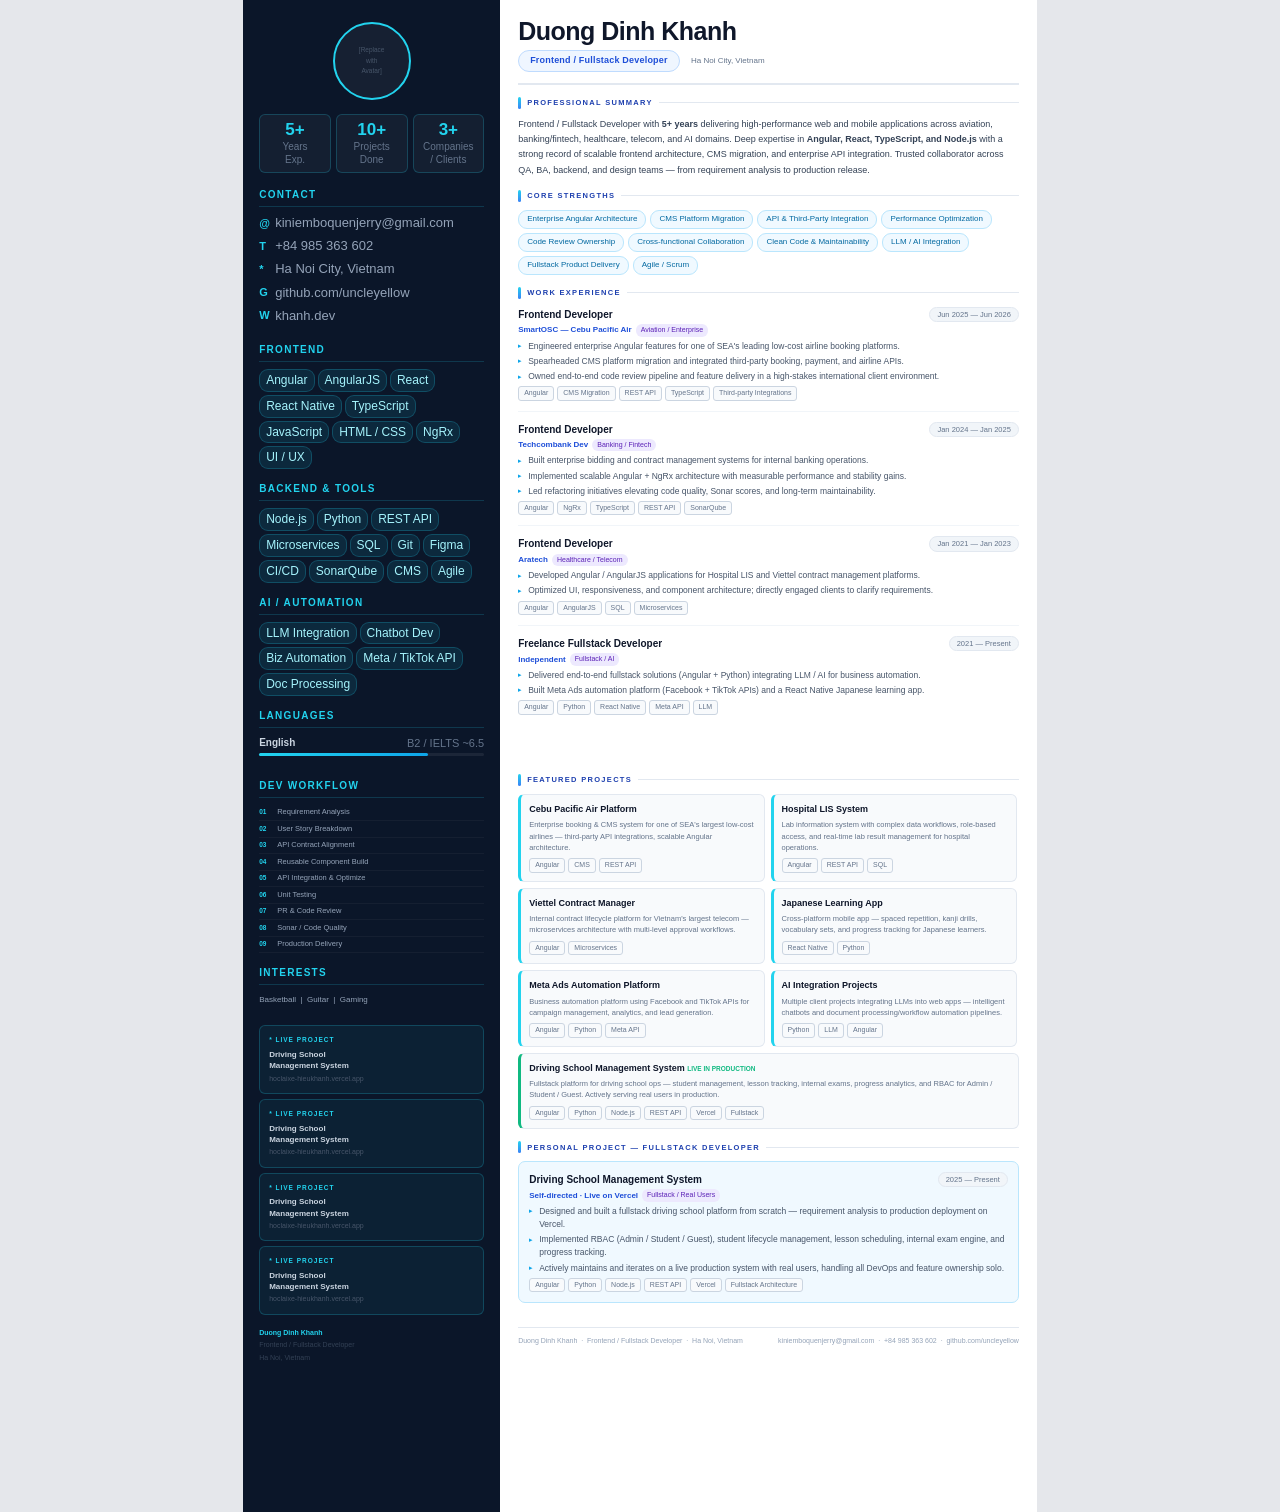
==== Khanh_CV.html @ 8c5372f7 "fix: Fix not complete css CV next time complte css cv  #2" ====
<!DOCTYPE html>
<html lang="en">
<head>
<meta charset="UTF-8">
<title>Duong Dinh Khanh — CV</title>
<style>
  /* ============================================================
     RESET & BASE
  ============================================================ */
  * {
    margin: 0;
    padding: 0;
    box-sizing: border-box;
    -webkit-print-color-adjust: exact !important;
    print-color-adjust: exact !important;
  }

  body {
    font-family: "Liberation Sans", Arial, Helvetica, sans-serif;
    font-size: 12px;
    line-height: 1.5;
    color: #334155;
    background: #E5E7EB;
  }

  @page {
    size: A4;
    margin: 0;
  }

  /* ============================================================
     PAGE SHELL
  ============================================================ */
  .page {
    width: 210mm;
    height: 200mm;
    display: -webkit-flex;
    display: flex;
    overflow: hidden;
    page-break-after: always;
    background: #ffffff;
    margin: 0 auto;
  }

  /* ============================================================
     LEFT SIDEBAR
  ============================================================ */
  .sidebar {
    width: 68mm;
    min-width: 68mm;
    background: #0B1629;
    color: #E2E8F0;
    padding: 22px 16px 16px 16px;
    display: -webkit-flex;
    display: flex;
    -webkit-flex-direction: column;
    flex-direction: column;
    overflow: hidden;
  }

  /* ---- avatar ---- */
  .avatar-wrap {
    display: -webkit-flex;
    display: flex;
    justify-content: center;
    margin-bottom: 14px;
  }
  .avatar {
    width: 78px;
    height: 78px;
    border-radius: 50%;
    background: #162032;
    border: 2.5px solid #22D3EE;
    display: -webkit-flex;
    display: flex;
    align-items: center;
    justify-content: center;
    overflow: hidden;
    text-align: center;
  }
  .avatar img {
    width: 100%;
    height: 100%;
    object-fit: cover;
    border-radius: 50%;
    display: block;
  }
  .avatar-placeholder {
    font-size: 6.5px;
    color: #475569;
    text-align: center;
    line-height: 1.6;
    padding: 4px;
  }

  /* ---- stats ---- */
  .stats-row {
    display: -webkit-flex;
    display: flex;
    gap: 5px;
    margin-bottom: 14px;
  }
  .stat-box {
    -webkit-flex: 1;
    flex: 1;
    border: 1px solid rgba(34,211,238,0.22);
    border-radius: 6px;
    background: rgba(255,255,255,0.04);
    padding: 6px 3px;
    text-align: center;
  }
  .stat-num {
    font-size: 17px;
    font-weight: 700;
    color: #22D3EE;
    line-height: 1;
  }
  .stat-lbl {
    font-size: 10px;
    color: #64748B;
    margin-top: 2px;
    line-height: 1.3;
  }

  /* ---- sidebar section ---- */
  .ss {
    margin-bottom: 12px;
  }
  .ss-title {
    font-size: 10px;
    font-weight: 700;
    letter-spacing: 1.3px;
    text-transform: uppercase;
    color: #22D3EE;
    margin-bottom: 7px;
    padding-bottom: 4px;
    border-bottom: 1px solid rgba(34,211,238,0.18);
  }

  /* ---- contact ---- */
  .c-row {
    display: -webkit-flex;
    display: flex;
    align-items: flex-start;
    gap: 5px;
    margin-bottom: 5px;
  }
  .c-icon {
    font-size: 11px;
    color: #22D3EE;
    width: 11px;
    -webkit-flex-shrink: 0;
    flex-shrink: 0;
    margin-top: 0.5px;
    font-weight: 700;
  }
  .c-val {
    font-size: 13px;
    color: #94A3B8;
    line-height: 1.4;
    word-break: break-all;
  }

  /* ---- pills ---- */
  .pills {
    display: -webkit-flex;
    display: flex;
    -webkit-flex-wrap: wrap;
    flex-wrap: wrap;
    gap: 3px;
  }
  .pill {
    background: rgba(34,211,238,0.10);
    color: #A5F3FC;
    border: 1px solid rgba(34,211,238,0.22);
    border-radius: 9px;
    padding: 2px 6px;
    font-size: 12px;
    font-weight: 500;
    line-height: 1.4;
  }

  /* ---- language bars ---- */
  .lang-item { margin-bottom: 7px; }
  .lang-row {
    display: -webkit-flex;
    display: flex;
    justify-content: space-between;
    margin-bottom: 2px;
  }
  .lang-name { font-size: 10px; color: #CBD5E1; font-weight: 600; }
  .lang-lvl  { font-size: 11px; color: #64748B; }
  .lang-bar  { height: 3px; background: rgba(255,255,255,0.07); border-radius: 2px; }
  .lang-fill { height: 3px; background: linear-gradient(90deg,#22D3EE,#0EA5E9); border-radius: 2px; }

  /* ---- certs ---- */
  .cert-item { margin-bottom: 6px; }
  .cert-name { font-size: 8px; color: #E2E8F0; font-weight: 600; }
  .cert-meta { font-size: 7px; color: #64748B; margin-top: 1px; }

  /* ---- sidebar workflow ---- */
  .wf-row {
    display: -webkit-flex;
    display: flex;
    align-items: baseline;
    gap: 5px;
    padding: 2.5px 0;
    border-bottom: 1px solid rgba(255,255,255,0.04);
  }
  .wf-num  { font-size: 6.5px; color: #22D3EE; font-weight: 700; width: 13px; -webkit-flex-shrink: 0; flex-shrink: 0; }
  .wf-text { font-size: 7.5px; color: #94A3B8; line-height: 1.4; }

  /* ---- live box ---- */
  .live-box {
    border: 1px solid rgba(34,211,238,0.22);
    border-radius: 6px;
    background: rgba(34,211,238,0.06);
    padding: 9px;
    margin-top: 5px;
  }
  .live-label    { font-size: 6.5px; color: #22D3EE; font-weight: 700; letter-spacing: 1px; text-transform: uppercase; margin-bottom: 4px; }
  .live-pname    { font-size: 8px; color: #CBD5E1; font-weight: 600; line-height: 1.4; margin-bottom: 2px; }
  .live-url      { font-size: 7px; color: #475569; word-break: break-all; }

  .sb-footer {
    margin-top: 12px;
    font-size: 7px;
    color: #334155;
    line-height: 1.8;
  }
  .sb-footer span { color: #22D3EE; font-weight: 700; }

  /* ============================================================
     RIGHT MAIN CONTENT
  ============================================================ */
  .main {
    -webkit-flex: 1;
    flex: 1;
    padding: 18px 18px 14px 18px;
    background: #FFFFFF;
    display: -webkit-flex;
    display: flex;
    -webkit-flex-direction: column;
    flex-direction: column;
    overflow: hidden;
  }

  /* ---- header ---- */
  .cv-header {
    border-bottom: 2px solid #E2E8F0;
    padding-bottom: 11px;
    margin-bottom: 12px;
  }
  .cv-name {
    font-size: 25px;
    font-weight: 700;
    color: #0F172A;
    letter-spacing: -0.5px;
    line-height: 1.05;
    margin-bottom: 6px;
  }
  .cv-badge {
    display: inline-block;
    background: #EFF6FF;
    border: 1px solid #BFDBFE;
    border-radius: 16px;
    padding: 3px 11px;
    font-size: 9px;
    font-weight: 600;
    color: #1D4ED8;
    letter-spacing: 0.2px;
  }
  .cv-loc {
    display: inline-block;
    font-size: 8px;
    color: #64748B;
    margin-left: 8px;
  }

  /* ---- section ---- */
  .sec { margin-bottom: 12px; }

  .sec-title {
    font-size: 7.5px;
    font-weight: 700;
    letter-spacing: 1.3px;
    text-transform: uppercase;
    color: #1E40AF;
    display: -webkit-flex;
    display: flex;
    align-items: center;
    gap: 6px;
    margin-bottom: 8px;
  }
  .sec-bar {
    width: 3px;
    height: 12px;
    background: linear-gradient(to bottom,#22D3EE,#3B82F6);
    border-radius: 2px;
    display: inline-block;
    -webkit-flex-shrink: 0;
    flex-shrink: 0;
  }
  .sec-line {
    -webkit-flex: 1;
    flex: 1;
    height: 1px;
    background: #E2E8F0;
    display: inline-block;
  }

  /* ---- summary ---- */
  .summary {
    font-size: 9px;
    color: #334155;
    line-height: 1.7;
  }

  /* ---- strength pills ---- */
  .strength-wrap {
    display: -webkit-flex;
    display: flex;
    -webkit-flex-wrap: wrap;
    flex-wrap: wrap;
    gap: 4px;
  }
  .sp {
    background: #F0F9FF;
    border: 1px solid #BAE6FD;
    border-radius: 9px;
    padding: 2.5px 8px;
    font-size: 8px;
    color: #0369A1;
    font-weight: 500;
  }

  /* ---- experience ---- */
  .exp { margin-bottom: 10px; padding-bottom: 10px; border-bottom: 1px solid #F1F5F9; }
  .exp:last-child { border-bottom: none; margin-bottom: 0; padding-bottom: 0; }

  .exp-top {
    display: -webkit-flex;
    display: flex;
    justify-content: space-between;
    align-items: flex-start;
    margin-bottom: 2px;
  }
  .exp-role   { font-size: 10px; font-weight: 700; color: #0F172A; }
  .exp-period {
    font-size: 7.5px;
    color: #64748B;
    background: #F1F5F9;
    border: 1px solid #E2E8F0;
    border-radius: 8px;
    padding: 1px 7px;
    white-space: nowrap;
    -webkit-flex-shrink: 0;
    flex-shrink: 0;
    margin-left: 5px;
  }
  .exp-co-line {
    display: -webkit-flex;
    display: flex;
    align-items: center;
    gap: 4px;
    -webkit-flex-wrap: wrap;
    flex-wrap: wrap;
    margin-bottom: 3px;
  }
  .exp-co     { font-size: 8px; color: #1D4ED8; font-weight: 600; }
  .exp-domain {
    font-size: 7px;
    background: #EDE9FE;
    color: #5B21B6;
    border-radius: 6px;
    padding: 1px 5px;
    font-weight: 500;
  }
  .exp-ul { list-style: none; margin-bottom: 3px; }
  .exp-ul li {
    font-size: 8.5px;
    color: #475569;
    padding-left: 10px;
    position: relative;
    margin-bottom: 2px;
    line-height: 1.55;
  }
  .exp-ul li::before {
    content: "\25B8";
    position: absolute;
    left: 0;
    color: #0EA5E9;
    font-size: 7px;
    top: 1.5px;
  }

  /* ---- tech tags ---- */
  .tags {
    display: -webkit-flex;
    display: flex;
    -webkit-flex-wrap: wrap;
    flex-wrap: wrap;
    gap: 3px;
    margin-top: 3px;
  }
  .tag {
    background: #F8FAFC;
    border: 1px solid #CBD5E1;
    border-radius: 3px;
    padding: 1px 5px;
    font-size: 7px;
    color: #64748B;
    font-weight: 500;
  }

  /* ---- project cards ---- */
  .proj-grid {
    display: -webkit-flex;
    display: flex;
    -webkit-flex-wrap: wrap;
    flex-wrap: wrap;
    gap: 6px;
  }
  .proj-card {
    width: calc(50% - 4px);
    background: #F8FAFC;
    border: 1px solid #E2E8F0;
    border-radius: 6px;
    padding: 8px;
    border-left: 3px solid #22D3EE;
  }
  .proj-card.green { border-left-color: #10B981; }
  .proj-name  { font-size: 9px; font-weight: 700; color: #0F172A; margin-bottom: 3px; }
  .live-badge { font-size: 6.5px; color: #10B981; font-weight: 600; }
  .proj-desc  { font-size: 7.5px; color: #64748B; line-height: 1.5; margin-bottom: 5px; }

  /* ---- personal project spotlight ---- */
  .spotlight {
    background: #F0F9FF;
    border: 1px solid #BAE6FD;
    border-radius: 7px;
    padding: 10px;
  }

  /* ---- footer ---- */
  .cv-footer {
    display: -webkit-flex;
    display: flex;
    justify-content: space-between;
    align-items: center;
    border-top: 1px solid #E2E8F0;
    padding-top: 8px;
    margin-top: auto;
  }
  .ft { font-size: 7px; color: #94A3B8; }

</style>
</head>
<body>

<!-- ════════════════════════════════════════
     PAGE 1
════════════════════════════════════════ -->
<div class="page">

  <!-- ───── SIDEBAR ───── -->
  <div class="sidebar">

    <!-- Avatar -->
    <div class="avatar-wrap">
      <div class="avatar">
        <!--
          HOW TO REPLACE AVATAR:
          1. Delete the <div class="avatar-placeholder">...</div> below
          2. Add: <img src="your-photo.jpg">
          That's it — the CSS handles sizing/cropping automatically.
        -->
        <div class="avatar-placeholder">
          [Replace<br>with<br>Avatar]
        </div>
      </div>
    </div>

    <!-- Stats -->
    <div class="stats-row">
      <div class="stat-box">
        <div class="stat-num">5+</div>
        <div class="stat-lbl">Years<br>Exp.</div>
      </div>
      <div class="stat-box">
        <div class="stat-num">10+</div>
        <div class="stat-lbl">Projects<br>Done</div>
      </div>
      <div class="stat-box">
        <div class="stat-num">3+</div>
        <div class="stat-lbl">Companies<br>/ Clients</div>
      </div>
    </div>

    <!-- Contact -->
    <div class="ss">
      <div class="ss-title">Contact</div>
      <div class="c-row">
        <div class="c-icon">@</div>
        <div class="c-val">kiniemboquenjerry@gmail.com</div>
      </div>
      <div class="c-row">
        <div class="c-icon">T</div>
        <div class="c-val">+84 985 363 602</div>
      </div>
      <div class="c-row">
        <div class="c-icon">*</div>
        <div class="c-val">Ha Noi City, Vietnam</div>
      </div>
      <div class="c-row">
        <div class="c-icon">G</div>
        <div class="c-val">github.com/uncleyellow</div>
      </div>
      <div class="c-row">
        <div class="c-icon">W</div>
        <div class="c-val">khanh.dev</div>
      </div>
    </div>

    <!-- Frontend Skills -->
    <div class="ss">
      <div class="ss-title">Frontend</div>
      <div class="pills">
        <span class="pill">Angular</span>
        <span class="pill">AngularJS</span>
        <span class="pill">React</span>
        <span class="pill">React Native</span>
        <span class="pill">TypeScript</span>
        <span class="pill">JavaScript</span>
        <span class="pill">HTML / CSS</span>
        <span class="pill">NgRx</span>
        <span class="pill">UI / UX</span>
      </div>
    </div>

    <!-- Backend -->
    <div class="ss">
      <div class="ss-title">Backend &amp; Tools</div>
      <div class="pills">
        <span class="pill">Node.js</span>
        <span class="pill">Python</span>
        <span class="pill">REST API</span>
        <span class="pill">Microservices</span>
        <span class="pill">SQL</span>
        <span class="pill">Git</span>
        <span class="pill">Figma</span>
        <span class="pill">CI/CD</span>
        <span class="pill">SonarQube</span>
        <span class="pill">CMS</span>
        <span class="pill">Agile</span>
      </div>
    </div>

    <!-- AI -->
    <div class="ss">
      <div class="ss-title">AI / Automation</div>
      <div class="pills">
        <span class="pill">LLM Integration</span>
        <span class="pill">Chatbot Dev</span>
        <span class="pill">Biz Automation</span>
        <span class="pill">Meta / TikTok API</span>
        <span class="pill">Doc Processing</span>
      </div>
    </div>

    <!-- Languages -->
    <div class="ss">
      <div class="ss-title">Languages</div>
      <div class="lang-item">
        <div class="lang-row">
          <span class="lang-name">English</span>
          <span class="lang-lvl">B2 / IELTS ~6.5</span>
        </div>
        <div class="lang-bar"><div class="lang-fill" style="width:75%"></div></div>
      </div>
      <div class="lang-item">
        <div class="lang-row">
          <span class="lang-name">Vietnamese</span>
          <span class="lang-lvl">Native</span>
        </div>
        <div class="lang-bar"><div class="lang-fill" style="width:100%"></div></div>
      </div>
      <div class="lang-item">
        <div class="lang-row">
          <span class="lang-name">Japanese</span>
          <span class="lang-lvl">JLPT N5</span>
        </div>
        <div class="lang-bar"><div class="lang-fill" style="width:22%"></div></div>
      </div>
    </div>

    <!-- Certifications -->
    <div class="ss">
      <div class="ss-title">Certifications</div>
      <div class="cert-item">
        <div class="cert-name">IELTS ~6.5 (B2)</div>
        <div class="cert-meta">English Proficiency · 2023</div>
      </div>
      <div class="cert-item">
        <div class="cert-name">JLPT N5</div>
        <div class="cert-meta">Japanese Proficiency · 2021</div>
      </div>
    </div>

  </div><!-- /sidebar -->

  <!-- ───── MAIN ───── -->
  <div class="main">

    <!-- Header -->
    <div class="cv-header">
      <div class="cv-name">Duong Dinh Khanh</div>
      <div>
        <span class="cv-badge">Frontend / Fullstack Developer</span>
        <span class="cv-loc">Ha Noi City, Vietnam</span>
      </div>
    </div>

    <!-- Summary -->
    <div class="sec">
      <div class="sec-title">
        <span class="sec-bar"></span>Professional Summary<span class="sec-line"></span>
      </div>
      <p class="summary">
        Frontend / Fullstack Developer with <strong>5+ years</strong> delivering high-performance web and mobile
        applications across aviation, banking/fintech, healthcare, telecom, and AI domains.
        Deep expertise in <strong>Angular, React, TypeScript, and Node.js</strong> with a strong record of scalable
        frontend architecture, CMS migration, and enterprise API integration. Trusted collaborator across QA, BA,
        backend, and design teams — from requirement analysis to production release.
      </p>
    </div>

    <!-- Core Strengths -->
    <div class="sec">
      <div class="sec-title">
        <span class="sec-bar"></span>Core Strengths<span class="sec-line"></span>
      </div>
      <div class="strength-wrap">
        <span class="sp">Enterprise Angular Architecture</span>
        <span class="sp">CMS Platform Migration</span>
        <span class="sp">API &amp; Third-Party Integration</span>
        <span class="sp">Performance Optimization</span>
        <span class="sp">Code Review Ownership</span>
        <span class="sp">Cross-functional Collaboration</span>
        <span class="sp">Clean Code &amp; Maintainability</span>
        <span class="sp">LLM / AI Integration</span>
        <span class="sp">Fullstack Product Delivery</span>
        <span class="sp">Agile / Scrum</span>
      </div>
    </div>

    <!-- Work Experience -->
    <div class="sec">
      <div class="sec-title">
        <span class="sec-bar"></span>Work Experience<span class="sec-line"></span>
      </div>

      <!-- SmartOSC -->
      <div class="exp">
        <div class="exp-top">
          <div class="exp-role">Frontend Developer</div>
          <div class="exp-period">Jun 2025 — Jun 2026</div>
        </div>
        <div class="exp-co-line">
          <span class="exp-co">SmartOSC — Cebu Pacific Air</span>
          <span class="exp-domain">Aviation / Enterprise</span>
        </div>
        <ul class="exp-ul">
          <li>Engineered enterprise Angular features for one of SEA's leading low-cost airline booking platforms.</li>
          <li>Spearheaded CMS platform migration and integrated third-party booking, payment, and airline APIs.</li>
          <li>Owned end-to-end code review pipeline and feature delivery in a high-stakes international client environment.</li>
        </ul>
        <div class="tags">
          <span class="tag">Angular</span><span class="tag">CMS Migration</span><span class="tag">REST API</span><span class="tag">TypeScript</span><span class="tag">Third-party Integrations</span>
        </div>
      </div>

      <!-- Techcombank -->
      <div class="exp">
        <div class="exp-top">
          <div class="exp-role">Frontend Developer</div>
          <div class="exp-period">Jan 2024 — Jan 2025</div>
        </div>
        <div class="exp-co-line">
          <span class="exp-co">Techcombank Dev</span>
          <span class="exp-domain">Banking / Fintech</span>
        </div>
        <ul class="exp-ul">
          <li>Built enterprise bidding and contract management systems for internal banking operations.</li>
          <li>Implemented scalable Angular + NgRx architecture with measurable performance and stability gains.</li>
          <li>Led refactoring initiatives elevating code quality, Sonar scores, and long-term maintainability.</li>
        </ul>
        <div class="tags">
          <span class="tag">Angular</span><span class="tag">NgRx</span><span class="tag">TypeScript</span><span class="tag">REST API</span><span class="tag">SonarQube</span>
        </div>
      </div>

      <!-- Aratech -->
      <div class="exp">
        <div class="exp-top">
          <div class="exp-role">Frontend Developer</div>
          <div class="exp-period">Jan 2021 — Jan 2023</div>
        </div>
        <div class="exp-co-line">
          <span class="exp-co">Aratech</span>
          <span class="exp-domain">Healthcare / Telecom</span>
        </div>
        <ul class="exp-ul">
          <li>Developed Angular / AngularJS applications for Hospital LIS and Viettel contract management platforms.</li>
          <li>Optimized UI, responsiveness, and component architecture; directly engaged clients to clarify requirements.</li>
        </ul>
        <div class="tags">
          <span class="tag">Angular</span><span class="tag">AngularJS</span><span class="tag">SQL</span><span class="tag">Microservices</span>
        </div>
      </div>

      <!-- Freelance -->
      <div class="exp">
        <div class="exp-top">
          <div class="exp-role">Freelance Fullstack Developer</div>
          <div class="exp-period">2021 — Present</div>
        </div>
        <div class="exp-co-line">
          <span class="exp-co">Independent</span>
          <span class="exp-domain">Fullstack / AI</span>
        </div>
        <ul class="exp-ul">
          <li>Delivered end-to-end fullstack solutions (Angular + Python) integrating LLM / AI for business automation.</li>
          <li>Built Meta Ads automation platform (Facebook + TikTok APIs) and a React Native Japanese learning app.</li>
        </ul>
        <div class="tags">
          <span class="tag">Angular</span><span class="tag">Python</span><span class="tag">React Native</span><span class="tag">Meta API</span><span class="tag">LLM</span>
        </div>
      </div>

    </div><!-- /experience section -->

  </div><!-- /main -->
</div><!-- /page 1 -->


<!-- ════════════════════════════════════════
     PAGE 2
════════════════════════════════════════ -->
<div class="page">

  <!-- ───── SIDEBAR PAGE 2 ───── -->
  <div class="sidebar">

    <div class="ss">
      <div class="ss-title">Dev Workflow</div>
      <div class="wf-row"><span class="wf-num">01</span><span class="wf-text">Requirement Analysis</span></div>
      <div class="wf-row"><span class="wf-num">02</span><span class="wf-text">User Story Breakdown</span></div>
      <div class="wf-row"><span class="wf-num">03</span><span class="wf-text">API Contract Alignment</span></div>
      <div class="wf-row"><span class="wf-num">04</span><span class="wf-text">Reusable Component Build</span></div>
      <div class="wf-row"><span class="wf-num">05</span><span class="wf-text">API Integration &amp; Optimize</span></div>
      <div class="wf-row"><span class="wf-num">06</span><span class="wf-text">Unit Testing</span></div>
      <div class="wf-row"><span class="wf-num">07</span><span class="wf-text">PR &amp; Code Review</span></div>
      <div class="wf-row"><span class="wf-num">08</span><span class="wf-text">Sonar / Code Quality</span></div>
      <div class="wf-row"><span class="wf-num">09</span><span class="wf-text">Production Delivery</span></div>
    </div>

    <div class="ss">
      <div class="ss-title">Interests</div>
      <div style="font-size:8px;color:#94A3B8;line-height:2;">
        Basketball &nbsp;|&nbsp; Guitar &nbsp;|&nbsp; Gaming
      </div>
    </div>

    <!-- Live project highlight -->
    <div class="live-box">
      <div class="live-label">* Live Project</div>
      <div class="live-pname">Driving School<br>Management System</div>
      <div class="live-url">hoclaixe-hieukhanh.vercel.app</div>
    </div>
    <div class="live-box">
      <div class="live-label">* Live Project</div>
      <div class="live-pname">Driving School<br>Management System</div>
      <div class="live-url">hoclaixe-hieukhanh.vercel.app</div>
    </div>
    <div class="live-box">
      <div class="live-label">* Live Project</div>
      <div class="live-pname">Driving School<br>Management System</div>
      <div class="live-url">hoclaixe-hieukhanh.vercel.app</div>
    </div>
    <div class="live-box">
      <div class="live-label">* Live Project</div>
      <div class="live-pname">Driving School<br>Management System</div>
      <div class="live-url">hoclaixe-hieukhanh.vercel.app</div>
    </div>

    <!-- Sidebar bottom -->
    <div class="sb-footer">
      <span>Duong Dinh Khanh</span><br>
      Frontend / Fullstack Developer<br>
      Ha Noi, Vietnam
    </div>

  </div><!-- /sidebar p2 -->

  <!-- ───── MAIN PAGE 2 ───── -->
  <div class="main">

    <!-- Featured Projects -->
    <div class="sec">
      <div class="sec-title">
        <span class="sec-bar"></span>Featured Projects<span class="sec-line"></span>
      </div>

      <div class="proj-grid">

        <div class="proj-card">
          <div class="proj-name">Cebu Pacific Air Platform</div>
          <div class="proj-desc">Enterprise booking &amp; CMS system for one of SEA's largest low-cost airlines — third-party API integrations, scalable Angular architecture.</div>
          <div class="tags"><span class="tag">Angular</span><span class="tag">CMS</span><span class="tag">REST API</span></div>
        </div>

        <div class="proj-card">
          <div class="proj-name">Hospital LIS System</div>
          <div class="proj-desc">Lab information system with complex data workflows, role-based access, and real-time lab result management for hospital operations.</div>
          <div class="tags"><span class="tag">Angular</span><span class="tag">REST API</span><span class="tag">SQL</span></div>
        </div>

        <div class="proj-card">
          <div class="proj-name">Viettel Contract Manager</div>
          <div class="proj-desc">Internal contract lifecycle platform for Vietnam's largest telecom — microservices architecture with multi-level approval workflows.</div>
          <div class="tags"><span class="tag">Angular</span><span class="tag">Microservices</span></div>
        </div>

        <div class="proj-card">
          <div class="proj-name">Japanese Learning App</div>
          <div class="proj-desc">Cross-platform mobile app — spaced repetition, kanji drills, vocabulary sets, and progress tracking for Japanese learners.</div>
          <div class="tags"><span class="tag">React Native</span><span class="tag">Python</span></div>
        </div>

        <div class="proj-card">
          <div class="proj-name">Meta Ads Automation Platform</div>
          <div class="proj-desc">Business automation platform using Facebook and TikTok APIs for campaign management, analytics, and lead generation.</div>
          <div class="tags"><span class="tag">Angular</span><span class="tag">Python</span><span class="tag">Meta API</span></div>
        </div>

        <div class="proj-card">
          <div class="proj-name">AI Integration Projects</div>
          <div class="proj-desc">Multiple client projects integrating LLMs into web apps — intelligent chatbots and document processing/workflow automation pipelines.</div>
          <div class="tags"><span class="tag">Python</span><span class="tag">LLM</span><span class="tag">Angular</span></div>
        </div>

        <div class="proj-card green" style="width:100%;">
          <div class="proj-name">
            Driving School Management System
            <span class="live-badge"> LIVE IN PRODUCTION</span>
          </div>
          <div class="proj-desc">Fullstack platform for driving school ops — student management, lesson tracking, internal exams, progress analytics, and RBAC for Admin / Student / Guest. Actively serving real users in production.</div>
          <div class="tags"><span class="tag">Angular</span><span class="tag">Python</span><span class="tag">Node.js</span><span class="tag">REST API</span><span class="tag">Vercel</span><span class="tag">Fullstack</span></div>
        </div>

      </div>
    </div>

    <!-- Personal Project Spotlight -->
    <div class="sec">
      <div class="sec-title">
        <span class="sec-bar"></span>Personal Project — Fullstack Developer<span class="sec-line"></span>
      </div>

      <div class="spotlight">
        <div class="exp-top" style="margin-bottom:2px;">
          <div class="exp-role">Driving School Management System</div>
          <div class="exp-period">2025 — Present</div>
        </div>
        <div class="exp-co-line">
          <span class="exp-co">Self-directed · Live on Vercel</span>
          <span class="exp-domain">Fullstack / Real Users</span>
        </div>
        <ul class="exp-ul">
          <li>Designed and built a fullstack driving school platform from scratch — requirement analysis to production deployment on Vercel.</li>
          <li>Implemented RBAC (Admin / Student / Guest), student lifecycle management, lesson scheduling, internal exam engine, and progress tracking.</li>
          <li>Actively maintains and iterates on a live production system with real users, handling all DevOps and feature ownership solo.</li>
        </ul>
        <div class="tags">
          <span class="tag">Angular</span><span class="tag">Python</span><span class="tag">Node.js</span><span class="tag">REST API</span><span class="tag">Vercel</span><span class="tag">Fullstack Architecture</span>
        </div>
      </div>
    </div>

    <!-- Footer -->
    <div style="margin-top:12px;">
      <div class="cv-footer">
        <div class="ft">Duong Dinh Khanh &nbsp;·&nbsp; Frontend / Fullstack Developer &nbsp;·&nbsp; Ha Noi, Vietnam</div>
        <div class="ft">kiniemboquenjerry@gmail.com &nbsp;·&nbsp; +84 985 363 602 &nbsp;·&nbsp; github.com/uncleyellow</div>
      </div>
    </div>

  </div><!-- /main p2 -->
</div><!-- /page 2 -->

</body>
</html>
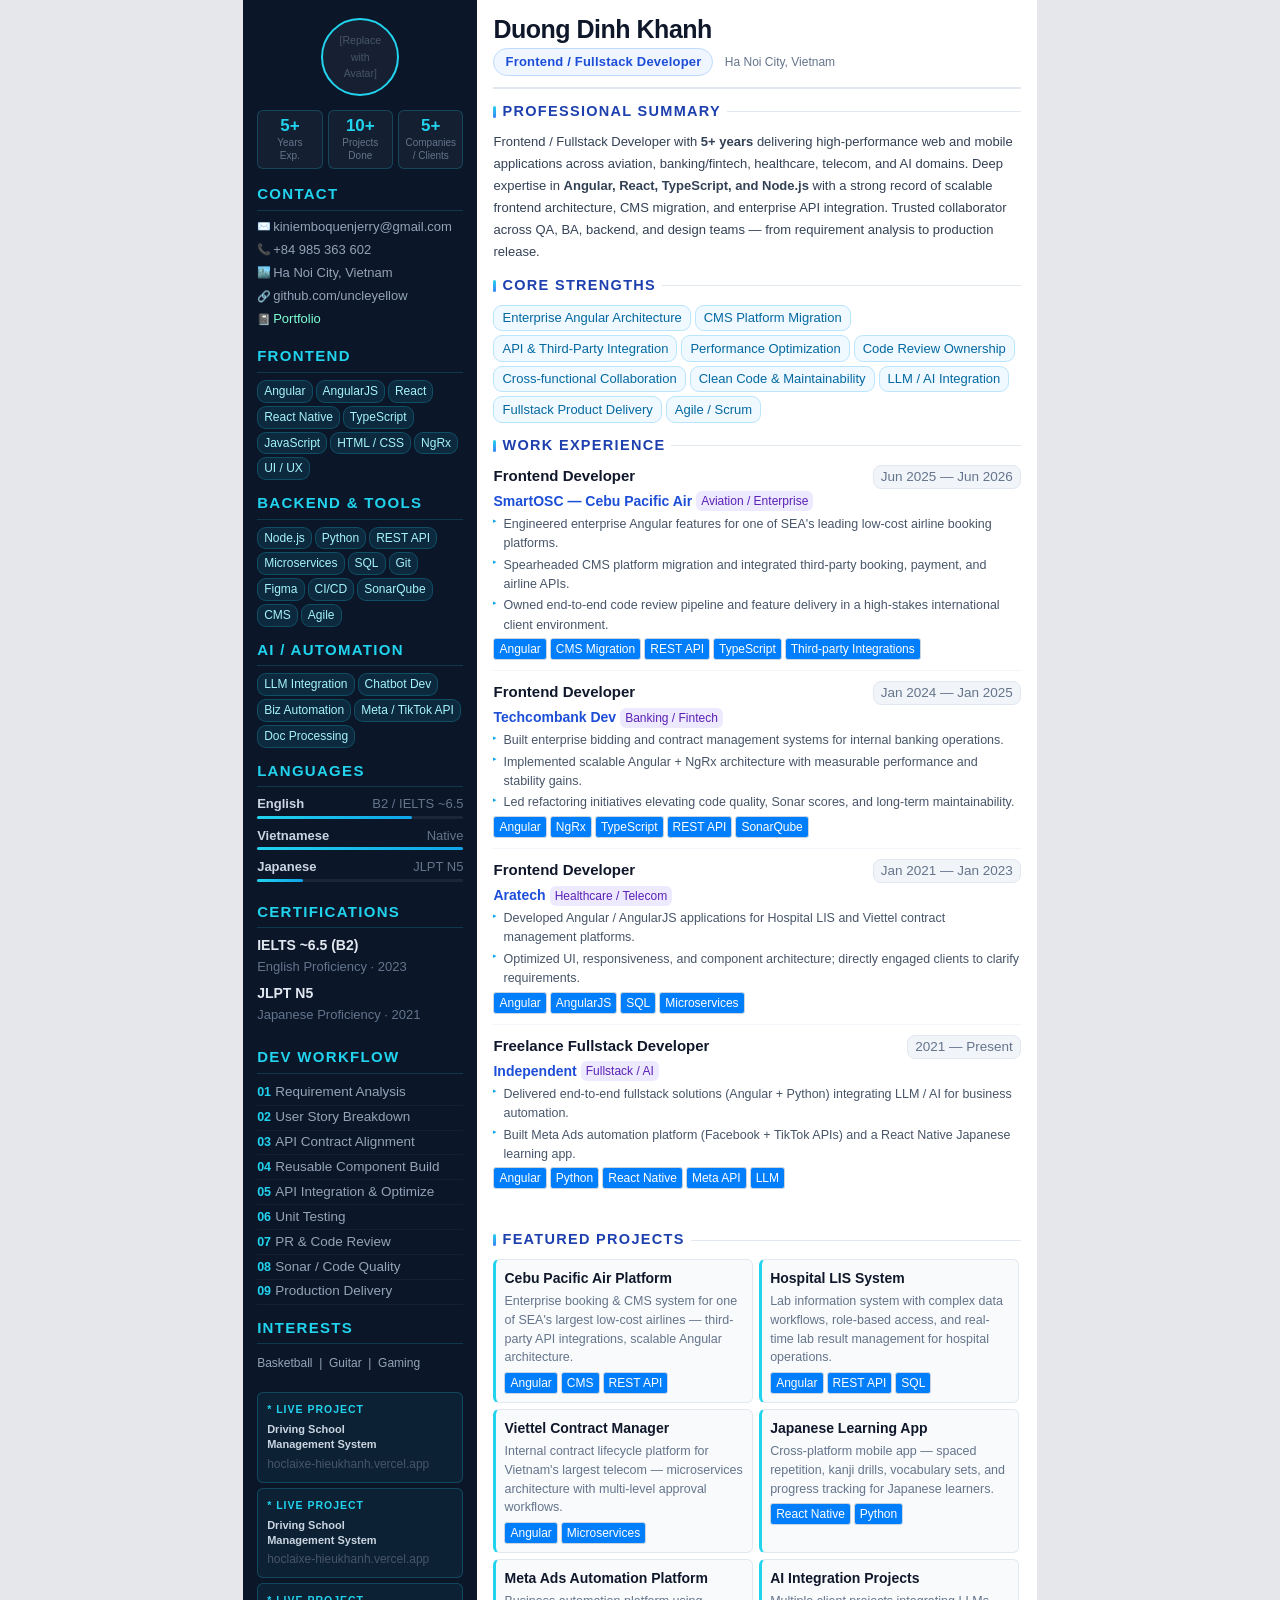
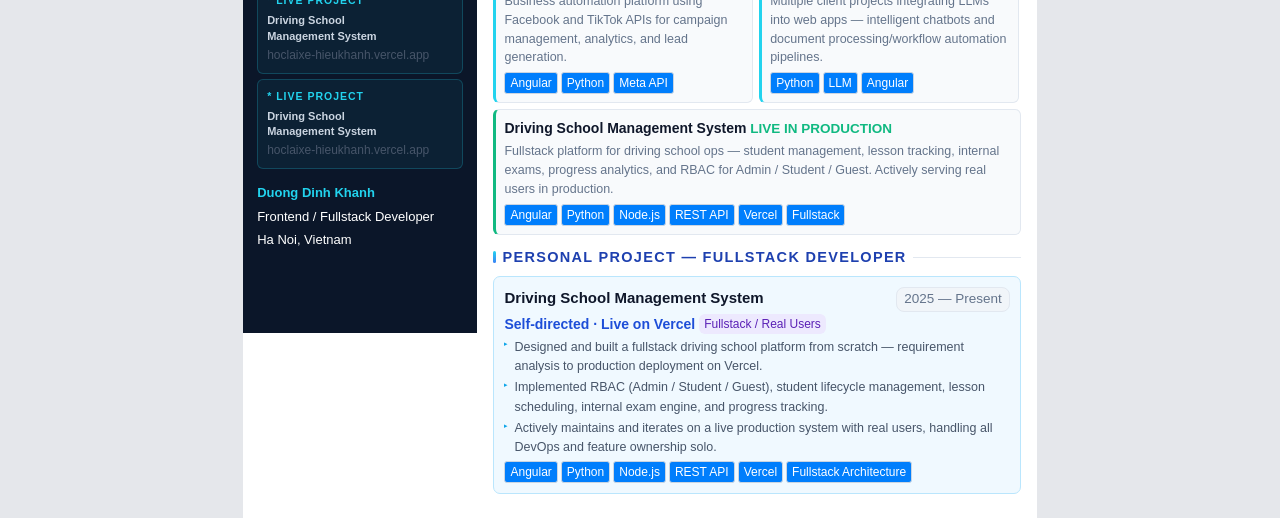
==== commit bc0f8157: "fix: Fix CV css Fix CV css to 80%  #3" ====
--- a/Khanh_CV.html
+++ b/Khanh_CV.html
@@ -3,458 +3,7 @@
 <head>
 <meta charset="UTF-8">
 <title>Duong Dinh Khanh — CV</title>
-<style>
-  /* ============================================================
-     RESET & BASE
-  ============================================================ */
-  * {
-    margin: 0;
-    padding: 0;
-    box-sizing: border-box;
-    -webkit-print-color-adjust: exact !important;
-    print-color-adjust: exact !important;
-  }
-
-  body {
-    font-family: "Liberation Sans", Arial, Helvetica, sans-serif;
-    font-size: 12px;
-    line-height: 1.5;
-    color: #334155;
-    background: #E5E7EB;
-  }
-
-  @page {
-    size: A4;
-    margin: 0;
-  }
-
-  /* ============================================================
-     PAGE SHELL
-  ============================================================ */
-  .page {
-    width: 210mm;
-    height: 200mm;
-    display: -webkit-flex;
-    display: flex;
-    overflow: hidden;
-    page-break-after: always;
-    background: #ffffff;
-    margin: 0 auto;
-  }
-
-  /* ============================================================
-     LEFT SIDEBAR
-  ============================================================ */
-  .sidebar {
-    width: 68mm;
-    min-width: 68mm;
-    background: #0B1629;
-    color: #E2E8F0;
-    padding: 22px 16px 16px 16px;
-    display: -webkit-flex;
-    display: flex;
-    -webkit-flex-direction: column;
-    flex-direction: column;
-    overflow: hidden;
-  }
-
-  /* ---- avatar ---- */
-  .avatar-wrap {
-    display: -webkit-flex;
-    display: flex;
-    justify-content: center;
-    margin-bottom: 14px;
-  }
-  .avatar {
-    width: 78px;
-    height: 78px;
-    border-radius: 50%;
-    background: #162032;
-    border: 2.5px solid #22D3EE;
-    display: -webkit-flex;
-    display: flex;
-    align-items: center;
-    justify-content: center;
-    overflow: hidden;
-    text-align: center;
-  }
-  .avatar img {
-    width: 100%;
-    height: 100%;
-    object-fit: cover;
-    border-radius: 50%;
-    display: block;
-  }
-  .avatar-placeholder {
-    font-size: 6.5px;
-    color: #475569;
-    text-align: center;
-    line-height: 1.6;
-    padding: 4px;
-  }
-
-  /* ---- stats ---- */
-  .stats-row {
-    display: -webkit-flex;
-    display: flex;
-    gap: 5px;
-    margin-bottom: 14px;
-  }
-  .stat-box {
-    -webkit-flex: 1;
-    flex: 1;
-    border: 1px solid rgba(34,211,238,0.22);
-    border-radius: 6px;
-    background: rgba(255,255,255,0.04);
-    padding: 6px 3px;
-    text-align: center;
-  }
-  .stat-num {
-    font-size: 17px;
-    font-weight: 700;
-    color: #22D3EE;
-    line-height: 1;
-  }
-  .stat-lbl {
-    font-size: 10px;
-    color: #64748B;
-    margin-top: 2px;
-    line-height: 1.3;
-  }
-
-  /* ---- sidebar section ---- */
-  .ss {
-    margin-bottom: 12px;
-  }
-  .ss-title {
-    font-size: 10px;
-    font-weight: 700;
-    letter-spacing: 1.3px;
-    text-transform: uppercase;
-    color: #22D3EE;
-    margin-bottom: 7px;
-    padding-bottom: 4px;
-    border-bottom: 1px solid rgba(34,211,238,0.18);
-  }
-
-  /* ---- contact ---- */
-  .c-row {
-    display: -webkit-flex;
-    display: flex;
-    align-items: flex-start;
-    gap: 5px;
-    margin-bottom: 5px;
-  }
-  .c-icon {
-    font-size: 11px;
-    color: #22D3EE;
-    width: 11px;
-    -webkit-flex-shrink: 0;
-    flex-shrink: 0;
-    margin-top: 0.5px;
-    font-weight: 700;
-  }
-  .c-val {
-    font-size: 13px;
-    color: #94A3B8;
-    line-height: 1.4;
-    word-break: break-all;
-  }
-
-  /* ---- pills ---- */
-  .pills {
-    display: -webkit-flex;
-    display: flex;
-    -webkit-flex-wrap: wrap;
-    flex-wrap: wrap;
-    gap: 3px;
-  }
-  .pill {
-    background: rgba(34,211,238,0.10);
-    color: #A5F3FC;
-    border: 1px solid rgba(34,211,238,0.22);
-    border-radius: 9px;
-    padding: 2px 6px;
-    font-size: 12px;
-    font-weight: 500;
-    line-height: 1.4;
-  }
-
-  /* ---- language bars ---- */
-  .lang-item { margin-bottom: 7px; }
-  .lang-row {
-    display: -webkit-flex;
-    display: flex;
-    justify-content: space-between;
-    margin-bottom: 2px;
-  }
-  .lang-name { font-size: 10px; color: #CBD5E1; font-weight: 600; }
-  .lang-lvl  { font-size: 11px; color: #64748B; }
-  .lang-bar  { height: 3px; background: rgba(255,255,255,0.07); border-radius: 2px; }
-  .lang-fill { height: 3px; background: linear-gradient(90deg,#22D3EE,#0EA5E9); border-radius: 2px; }
-
-  /* ---- certs ---- */
-  .cert-item { margin-bottom: 6px; }
-  .cert-name { font-size: 8px; color: #E2E8F0; font-weight: 600; }
-  .cert-meta { font-size: 7px; color: #64748B; margin-top: 1px; }
-
-  /* ---- sidebar workflow ---- */
-  .wf-row {
-    display: -webkit-flex;
-    display: flex;
-    align-items: baseline;
-    gap: 5px;
-    padding: 2.5px 0;
-    border-bottom: 1px solid rgba(255,255,255,0.04);
-  }
-  .wf-num  { font-size: 6.5px; color: #22D3EE; font-weight: 700; width: 13px; -webkit-flex-shrink: 0; flex-shrink: 0; }
-  .wf-text { font-size: 7.5px; color: #94A3B8; line-height: 1.4; }
-
-  /* ---- live box ---- */
-  .live-box {
-    border: 1px solid rgba(34,211,238,0.22);
-    border-radius: 6px;
-    background: rgba(34,211,238,0.06);
-    padding: 9px;
-    margin-top: 5px;
-  }
-  .live-label    { font-size: 6.5px; color: #22D3EE; font-weight: 700; letter-spacing: 1px; text-transform: uppercase; margin-bottom: 4px; }
-  .live-pname    { font-size: 8px; color: #CBD5E1; font-weight: 600; line-height: 1.4; margin-bottom: 2px; }
-  .live-url      { font-size: 7px; color: #475569; word-break: break-all; }
-
-  .sb-footer {
-    margin-top: 12px;
-    font-size: 7px;
-    color: #334155;
-    line-height: 1.8;
-  }
-  .sb-footer span { color: #22D3EE; font-weight: 700; }
-
-  /* ============================================================
-     RIGHT MAIN CONTENT
-  ============================================================ */
-  .main {
-    -webkit-flex: 1;
-    flex: 1;
-    padding: 18px 18px 14px 18px;
-    background: #FFFFFF;
-    display: -webkit-flex;
-    display: flex;
-    -webkit-flex-direction: column;
-    flex-direction: column;
-    overflow: hidden;
-  }
-
-  /* ---- header ---- */
-  .cv-header {
-    border-bottom: 2px solid #E2E8F0;
-    padding-bottom: 11px;
-    margin-bottom: 12px;
-  }
-  .cv-name {
-    font-size: 25px;
-    font-weight: 700;
-    color: #0F172A;
-    letter-spacing: -0.5px;
-    line-height: 1.05;
-    margin-bottom: 6px;
-  }
-  .cv-badge {
-    display: inline-block;
-    background: #EFF6FF;
-    border: 1px solid #BFDBFE;
-    border-radius: 16px;
-    padding: 3px 11px;
-    font-size: 9px;
-    font-weight: 600;
-    color: #1D4ED8;
-    letter-spacing: 0.2px;
-  }
-  .cv-loc {
-    display: inline-block;
-    font-size: 8px;
-    color: #64748B;
-    margin-left: 8px;
-  }
-
-  /* ---- section ---- */
-  .sec { margin-bottom: 12px; }
-
-  .sec-title {
-    font-size: 7.5px;
-    font-weight: 700;
-    letter-spacing: 1.3px;
-    text-transform: uppercase;
-    color: #1E40AF;
-    display: -webkit-flex;
-    display: flex;
-    align-items: center;
-    gap: 6px;
-    margin-bottom: 8px;
-  }
-  .sec-bar {
-    width: 3px;
-    height: 12px;
-    background: linear-gradient(to bottom,#22D3EE,#3B82F6);
-    border-radius: 2px;
-    display: inline-block;
-    -webkit-flex-shrink: 0;
-    flex-shrink: 0;
-  }
-  .sec-line {
-    -webkit-flex: 1;
-    flex: 1;
-    height: 1px;
-    background: #E2E8F0;
-    display: inline-block;
-  }
-
-  /* ---- summary ---- */
-  .summary {
-    font-size: 9px;
-    color: #334155;
-    line-height: 1.7;
-  }
-
-  /* ---- strength pills ---- */
-  .strength-wrap {
-    display: -webkit-flex;
-    display: flex;
-    -webkit-flex-wrap: wrap;
-    flex-wrap: wrap;
-    gap: 4px;
-  }
-  .sp {
-    background: #F0F9FF;
-    border: 1px solid #BAE6FD;
-    border-radius: 9px;
-    padding: 2.5px 8px;
-    font-size: 8px;
-    color: #0369A1;
-    font-weight: 500;
-  }
-
-  /* ---- experience ---- */
-  .exp { margin-bottom: 10px; padding-bottom: 10px; border-bottom: 1px solid #F1F5F9; }
-  .exp:last-child { border-bottom: none; margin-bottom: 0; padding-bottom: 0; }
-
-  .exp-top {
-    display: -webkit-flex;
-    display: flex;
-    justify-content: space-between;
-    align-items: flex-start;
-    margin-bottom: 2px;
-  }
-  .exp-role   { font-size: 10px; font-weight: 700; color: #0F172A; }
-  .exp-period {
-    font-size: 7.5px;
-    color: #64748B;
-    background: #F1F5F9;
-    border: 1px solid #E2E8F0;
-    border-radius: 8px;
-    padding: 1px 7px;
-    white-space: nowrap;
-    -webkit-flex-shrink: 0;
-    flex-shrink: 0;
-    margin-left: 5px;
-  }
-  .exp-co-line {
-    display: -webkit-flex;
-    display: flex;
-    align-items: center;
-    gap: 4px;
-    -webkit-flex-wrap: wrap;
-    flex-wrap: wrap;
-    margin-bottom: 3px;
-  }
-  .exp-co     { font-size: 8px; color: #1D4ED8; font-weight: 600; }
-  .exp-domain {
-    font-size: 7px;
-    background: #EDE9FE;
-    color: #5B21B6;
-    border-radius: 6px;
-    padding: 1px 5px;
-    font-weight: 500;
-  }
-  .exp-ul { list-style: none; margin-bottom: 3px; }
-  .exp-ul li {
-    font-size: 8.5px;
-    color: #475569;
-    padding-left: 10px;
-    position: relative;
-    margin-bottom: 2px;
-    line-height: 1.55;
-  }
-  .exp-ul li::before {
-    content: "\25B8";
-    position: absolute;
-    left: 0;
-    color: #0EA5E9;
-    font-size: 7px;
-    top: 1.5px;
-  }
-
-  /* ---- tech tags ---- */
-  .tags {
-    display: -webkit-flex;
-    display: flex;
-    -webkit-flex-wrap: wrap;
-    flex-wrap: wrap;
-    gap: 3px;
-    margin-top: 3px;
-  }
-  .tag {
-    background: #F8FAFC;
-    border: 1px solid #CBD5E1;
-    border-radius: 3px;
-    padding: 1px 5px;
-    font-size: 7px;
-    color: #64748B;
-    font-weight: 500;
-  }
-
-  /* ---- project cards ---- */
-  .proj-grid {
-    display: -webkit-flex;
-    display: flex;
-    -webkit-flex-wrap: wrap;
-    flex-wrap: wrap;
-    gap: 6px;
-  }
-  .proj-card {
-    width: calc(50% - 4px);
-    background: #F8FAFC;
-    border: 1px solid #E2E8F0;
-    border-radius: 6px;
-    padding: 8px;
-    border-left: 3px solid #22D3EE;
-  }
-  .proj-card.green { border-left-color: #10B981; }
-  .proj-name  { font-size: 9px; font-weight: 700; color: #0F172A; margin-bottom: 3px; }
-  .live-badge { font-size: 6.5px; color: #10B981; font-weight: 600; }
-  .proj-desc  { font-size: 7.5px; color: #64748B; line-height: 1.5; margin-bottom: 5px; }
-
-  /* ---- personal project spotlight ---- */
-  .spotlight {
-    background: #F0F9FF;
-    border: 1px solid #BAE6FD;
-    border-radius: 7px;
-    padding: 10px;
-  }
-
-  /* ---- footer ---- */
-  .cv-footer {
-    display: -webkit-flex;
-    display: flex;
-    justify-content: space-between;
-    align-items: center;
-    border-top: 1px solid #E2E8F0;
-    padding-top: 8px;
-    margin-top: auto;
-  }
-  .ft { font-size: 7px; color: #94A3B8; }
-
-</style>
+<link rel="stylesheet" href="./assets/css/cv.css">
 </head>
 <body>
 
@@ -492,7 +41,7 @@
         <div class="stat-lbl">Projects<br>Done</div>
       </div>
       <div class="stat-box">
-        <div class="stat-num">3+</div>
+        <div class="stat-num">5+</div>
         <div class="stat-lbl">Companies<br>/ Clients</div>
       </div>
     </div>
@@ -501,24 +50,28 @@
     <div class="ss">
       <div class="ss-title">Contact</div>
       <div class="c-row">
-        <div class="c-icon">@</div>
+        <div class="c-icon">✉️</div>
         <div class="c-val">kiniemboquenjerry@gmail.com</div>
       </div>
       <div class="c-row">
-        <div class="c-icon">T</div>
+        <div class="c-icon">📞</div>
         <div class="c-val">+84 985 363 602</div>
       </div>
       <div class="c-row">
-        <div class="c-icon">*</div>
+        <div class="c-icon">🏙️</div>
         <div class="c-val">Ha Noi City, Vietnam</div>
       </div>
       <div class="c-row">
-        <div class="c-icon">G</div>
+        <div class="c-icon">🔗</div>
         <div class="c-val">github.com/uncleyellow</div>
       </div>
       <div class="c-row">
-        <div class="c-icon">W</div>
-        <div class="c-val">khanh.dev</div>
+        <div class="c-icon">📓</div>
+        <div class="c-val">
+          <a href="https://uncleyellow.github.io/portfolio/" target="_blank" rel="noopener noreferrer" style="text-decoration: none; color: aquamarine;">
+            Portfolio
+          </a>
+        </div>
       </div>
     </div>
 
@@ -750,7 +303,7 @@
 <div class="page">
 
   <!-- ───── SIDEBAR PAGE 2 ───── -->
-  <div class="sidebar">
+  <div class="sidebar sidebar-2">
 
     <div class="ss">
       <div class="ss-title">Dev Workflow</div>
@@ -767,7 +320,7 @@
 
     <div class="ss">
       <div class="ss-title">Interests</div>
-      <div style="font-size:8px;color:#94A3B8;line-height:2;">
+      <div style="font-size:12px;color:#94A3B8;line-height:2;">
         Basketball &nbsp;|&nbsp; Guitar &nbsp;|&nbsp; Gaming
       </div>
     </div>
@@ -804,7 +357,7 @@
   </div><!-- /sidebar p2 -->
 
   <!-- ───── MAIN PAGE 2 ───── -->
-  <div class="main">
+  <div class="main main-page-2">
 
     <!-- Featured Projects -->
     <div class="sec">
@@ -889,12 +442,12 @@
     </div>
 
     <!-- Footer -->
-    <div style="margin-top:12px;">
+    <!-- <div style="margin-top:12px;">
       <div class="cv-footer">
         <div class="ft">Duong Dinh Khanh &nbsp;·&nbsp; Frontend / Fullstack Developer &nbsp;·&nbsp; Ha Noi, Vietnam</div>
         <div class="ft">kiniemboquenjerry@gmail.com &nbsp;·&nbsp; +84 985 363 602 &nbsp;·&nbsp; github.com/uncleyellow</div>
       </div>
-    </div>
+    </div> -->
 
   </div><!-- /main p2 -->
 </div><!-- /page 2 -->
--- a/assets/css/cv.css
+++ b/assets/css/cv.css
@@ -0,0 +1,453 @@
+ /* ============================================================
+     RESET & BASE
+  ============================================================ */
+  * {
+    margin: 0;
+    padding: 0;
+    box-sizing: border-box;
+    -webkit-print-color-adjust: exact !important;
+    print-color-adjust: exact !important;
+  }
+
+  body {
+    font-family: "Liberation Sans", Arial, Helvetica, sans-serif;
+    font-size: 12px;
+    line-height: 1.5;
+    color: #334155;
+    background: #E5E7EB;
+  }
+
+  @page {
+    size: A4;
+    margin: 0;
+  }
+
+  /* ============================================================
+     PAGE SHELL
+  ============================================================ */
+  .page {
+    width: 210mm;
+    min-height: 200mm;
+    display: -webkit-flex;
+    display: flex;
+    overflow: visible;
+    page-break-after: always;
+    background: #ffffff;
+    margin: 0 auto;
+  }
+
+  /* ============================================================
+     LEFT SIDEBAR
+  ============================================================ */
+  .sidebar {
+    width: 62mm;
+    min-width: 62mm;
+    background: #0B1629;
+    color: #E2E8F0;
+    padding: 18px 14px 14px 14px;
+    display: -webkit-flex;
+    display: flex;
+    -webkit-flex-direction: column;
+    flex-direction: column;
+    overflow: visible;
+  }
+
+  /* ---- avatar ---- */
+  .avatar-wrap {
+    display: -webkit-flex;
+    display: flex;
+    justify-content: center;
+    margin-bottom: 14px;
+  }
+  .avatar {
+    width: 78px;
+    height: 78px;
+    border-radius: 50%;
+    background: #162032;
+    border: 2.5px solid #22D3EE;
+    display: -webkit-flex;
+    display: flex;
+    align-items: center;
+    justify-content: center;
+    overflow: hidden;
+    text-align: center;
+  }
+  .avatar img {
+    width: 100%;
+    height: 100%;
+    object-fit: cover;
+    border-radius: 50%;
+    display: block;
+  }
+  .avatar-placeholder {
+    font-size: 10.5px;
+    color: #475569;
+    text-align: center;
+    line-height: 1.6;
+    padding: 4px;
+  }
+
+  /* ---- stats ---- */
+  .stats-row {
+    display: -webkit-flex;
+    display: flex;
+    gap: 5px;
+    margin-bottom: 14px;
+  }
+  .stat-box {
+    -webkit-flex: 1;
+    flex: 1;
+    border: 1px solid rgba(34,211,238,0.22);
+    border-radius: 6px;
+    background: rgba(255,255,255,0.04);
+    padding: 6px 3px;
+    text-align: center;
+  }
+  .stat-num {
+    font-size: 17px;
+    font-weight: 700;
+    color: #22D3EE;
+    line-height: 1;
+  }
+  .stat-lbl {
+    font-size: 10px;
+    color: #64748B;
+    margin-top: 2px;
+    line-height: 1.3;
+  }
+
+  /* ---- sidebar section ---- */
+  .ss {
+    margin-bottom: 12px;
+  }
+  .ss-title {
+    font-size: 15px;
+    font-weight: 700;
+    letter-spacing: 1.3px;
+    text-transform: uppercase;
+    color: #22D3EE;
+    margin-bottom: 7px;
+    padding-bottom: 4px;
+    border-bottom: 1px solid rgba(34,211,238,0.18);
+  }
+
+  /* ---- contact ---- */
+  .c-row {
+    display: -webkit-flex;
+    display: flex;
+    align-items: flex-start;
+    gap: 5px;
+    margin-bottom: 5px;
+  }
+  .c-icon {
+    font-size: 11px;
+    color: #22D3EE;
+    width: 11px;
+    -webkit-flex-shrink: 0;
+    flex-shrink: 0;
+    margin-top: 0.5px;
+    font-weight: 700;
+  }
+  .c-val {
+    font-size: 13px;
+    color: #94A3B8;
+    line-height: 1.4;
+    word-break: break-all;
+  }
+
+  /* ---- pills ---- */
+  .pills {
+    display: -webkit-flex;
+    display: flex;
+    -webkit-flex-wrap: wrap;
+    flex-wrap: wrap;
+    gap: 3px;
+  }
+  .pill {
+    background: rgba(34,211,238,0.10);
+    color: #A5F3FC;
+    border: 1px solid rgba(34,211,238,0.22);
+    border-radius: 9px;
+    padding: 2px 6px;
+    font-size: 12px;
+    font-weight: 500;
+    line-height: 1.4;
+  }
+
+  /* ---- language bars ---- */
+  .lang-item { margin-bottom: 7px; }
+  .lang-row {
+    display: -webkit-flex;
+    display: flex;
+    justify-content: space-between;
+    margin-bottom: 2px;
+  }
+  .lang-name { font-size: 13px; color: #CBD5E1; font-weight: 600; }
+  .lang-lvl  { font-size: 13px; color: #64748B; }
+  .lang-bar  { height: 3px; background: rgba(255,255,255,0.07); border-radius: 2px; }
+  .lang-fill { height: 3px; background: linear-gradient(90deg,#22D3EE,#0EA5E9); border-radius: 2px; }
+
+  /* ---- certs ---- */
+  .cert-item { margin-bottom: 6px; }
+  .cert-name { font-size: 14px; color: #E2E8F0; font-weight: 600; }
+  .cert-meta { font-size: 13px; color: #64748B; margin-top: 1px; }
+
+  /* ---- sidebar workflow ---- */
+  .wf-row {
+    display: -webkit-flex;
+    display: flex;
+    align-items: baseline;
+    gap: 5px;
+    padding: 2.5px 0;
+    border-bottom: 1px solid rgba(255,255,255,0.04);
+  }
+  .wf-num  { font-size: 12.5px; color: #22D3EE; font-weight: 700; width: 13px; -webkit-flex-shrink: 0; flex-shrink: 0; }
+  .wf-text { font-size: 13.5px; color: #94A3B8; line-height: 1.4; }
+
+  /* ---- live box ---- */
+  .live-box {
+    border: 1px solid rgba(34,211,238,0.22);
+    border-radius: 6px;
+    background: rgba(34,211,238,0.06);
+    padding: 9px;
+    margin-top: 5px;
+  }
+  .live-label    { font-size: 10.5px; color: #22D3EE; font-weight: 700; letter-spacing: 1px; text-transform: uppercase; margin-bottom: 4px; }
+  .live-pname    { font-size: 11px; color: #CBD5E1; font-weight: 600; line-height: 1.4; margin-bottom: 2px; }
+  .live-url      { font-size: 12px; color: #475569; word-break: break-all; }
+
+  .sb-footer {
+    margin-top: 12px;
+    font-size: 13px;
+    color: #FFF;
+    line-height: 1.8;
+  }
+  .sb-footer span { color: #22D3EE; font-weight: 700; }
+
+  /* ============================================================
+     RIGHT MAIN CONTENT
+  ============================================================ */
+  .main {
+    -webkit-flex: 1;
+    flex: 1;
+    padding: 16px 16px 12px 16px;
+    background: #FFFFFF;
+    display: -webkit-flex;
+    display: flex;
+    -webkit-flex-direction: column;
+    flex-direction: column;
+    overflow: visible;
+  }
+
+  /* ---- header ---- */
+  .cv-header {
+    border-bottom: 2px solid #E2E8F0;
+    padding-bottom: 11px;
+    margin-bottom: 12px;
+  }
+  .cv-name {
+    font-size: 25px;
+    font-weight: 700;
+    color: #0F172A;
+    letter-spacing: -0.5px;
+    line-height: 1.05;
+    margin-bottom: 6px;
+  }
+  .cv-badge {
+    display: inline-block;
+    background: #EFF6FF;
+    border: 1px solid #BFDBFE;
+    border-radius: 16px;
+    padding: 3px 11px;
+    font-size: 13px;
+    font-weight: 600;
+    color: #1D4ED8;
+    letter-spacing: 0.2px;
+  }
+  .cv-loc {
+    display: inline-block;
+    font-size: 12px;
+    color: #64748B;
+    margin-left: 8px;
+  }
+
+  /* ---- section ---- */
+  .sec { margin-bottom: 12px; }
+
+  .sec-title {
+    font-size: 14.5px;
+    font-weight: 700;
+    letter-spacing: 1.3px;
+    text-transform: uppercase;
+    color: #1E40AF;
+    display: -webkit-flex;
+    display: flex;
+    align-items: center;
+    gap: 6px;
+    margin-bottom: 8px;
+  }
+  .sec-bar {
+    width: 3px;
+    height: 12px;
+    background: linear-gradient(to bottom,#22D3EE,#3B82F6);
+    border-radius: 2px;
+    display: inline-block;
+    -webkit-flex-shrink: 0;
+    flex-shrink: 0;
+  }
+  .sec-line {
+    -webkit-flex: 1;
+    flex: 1;
+    height: 1px;
+    background: #E2E8F0;
+    display: inline-block;
+  }
+
+  /* ---- summary ---- */
+  .summary {
+    font-size: 13px;
+    color: #334155;
+    line-height: 1.7;
+  }
+
+  /* ---- strength pills ---- */
+  .strength-wrap {
+    display: -webkit-flex;
+    display: flex;
+    -webkit-flex-wrap: wrap;
+    flex-wrap: wrap;
+    gap: 4px;
+  }
+  .sp {
+    background: #F0F9FF;
+    border: 1px solid #BAE6FD;
+    border-radius: 9px;
+    padding: 2.5px 8px;
+    font-size: 13px;
+    color: #0369A1;
+    font-weight: 500;
+  }
+
+  /* ---- experience ---- */
+  .exp { margin-bottom: 10px; padding-bottom: 10px; border-bottom: 1px solid #F1F5F9; }
+  .exp:last-child { border-bottom: none; margin-bottom: 0; padding-bottom: 0; }
+
+  .exp-top {
+    display: -webkit-flex;
+    display: flex;
+    justify-content: space-between;
+    align-items: flex-start;
+    margin-bottom: 2px;
+  }
+  .exp-role   { font-size: 15px; font-weight: 700; color: #0F172A; }
+  .exp-period {
+    font-size: 13.5px;
+    color: #64748B;
+    background: #F1F5F9;
+    border: 1px solid #E2E8F0;
+    border-radius: 8px;
+    padding: 1px 7px;
+    white-space: nowrap;
+    -webkit-flex-shrink: 0;
+    flex-shrink: 0;
+    margin-left: 5px;
+  }
+  .exp-co-line {
+    display: -webkit-flex;
+    display: flex;
+    align-items: center;
+    gap: 4px;
+    -webkit-flex-wrap: wrap;
+    flex-wrap: wrap;
+    margin-bottom: 3px;
+  }
+  .exp-co     { font-size: 14px; color: #1D4ED8; font-weight: 600; }
+  .exp-domain {
+    font-size: 12px;
+    background: #EDE9FE;
+    color: #5B21B6;
+    border-radius: 6px;
+    padding: 1px 5px;
+    font-weight: 500;
+  }
+  .exp-ul { list-style: none; margin-bottom: 3px; }
+  .exp-ul li {
+    font-size: 12.5px;
+    color: #475569;
+    padding-left: 10px;
+    position: relative;
+    margin-bottom: 2px;
+    line-height: 1.55;
+  }
+  .exp-ul li::before {
+    content: "\25B8";
+    position: absolute;
+    left: 0;
+    color: #0EA5E9;
+    font-size: 7px;
+    top: 1.5px;
+  }
+
+  /* ---- tech tags ---- */
+  .tags {
+    display: -webkit-flex;
+    display: flex;
+    -webkit-flex-wrap: wrap;
+    flex-wrap: wrap;
+    gap: 3px;
+    margin-top: 3px;
+  }
+  .tag {
+    background: #007efc;
+    border: 1px solid #CBD5E1;
+    border-radius: 3px;
+    padding: 1px 5px;
+    font-size: 12px;
+    color: #fff;
+    font-weight: 500;
+  }
+
+  /* ---- project cards ---- */
+  .proj-grid {
+    display: -webkit-flex;
+    display: flex;
+    -webkit-flex-wrap: wrap;
+    flex-wrap: wrap;
+    gap: 6px;
+  }
+  .proj-card {
+    width: calc(50% - 4px);
+    background: #F8FAFC;
+    border: 1px solid #E2E8F0;
+    border-radius: 6px;
+    padding: 8px;
+    border-left: 3px solid #22D3EE;
+  }
+  .proj-card.green { border-left-color: #10B981; }
+  .proj-name  { font-size: 14px; font-weight: 700; color: #0F172A; margin-bottom: 3px; }
+  .live-badge { font-size: 13.5px; color: #10B981; font-weight: 600; }
+  .proj-desc  { font-size: 12.5px; color: #64748B; line-height: 1.5; margin-bottom: 5px; }
+
+  /* ---- personal project spotlight ---- */
+  .spotlight {
+    background: #F0F9FF;
+    border: 1px solid #BAE6FD;
+    border-radius: 7px;
+    padding: 10px;
+  }
+
+  /* ---- footer ---- */
+  .cv-footer {
+    display: -webkit-flex;
+    display: flex;
+    justify-content: space-between;
+    align-items: center;
+    border-top: 1px solid #E2E8F0;
+    padding-top: 8px;
+    margin-top: auto;
+  }
+  .ft { font-size: 8px; color: #94A3B8;font-weight: bold; }
+  .sidebar-2{
+    position: relative;
+    bottom: 185px;
+  }
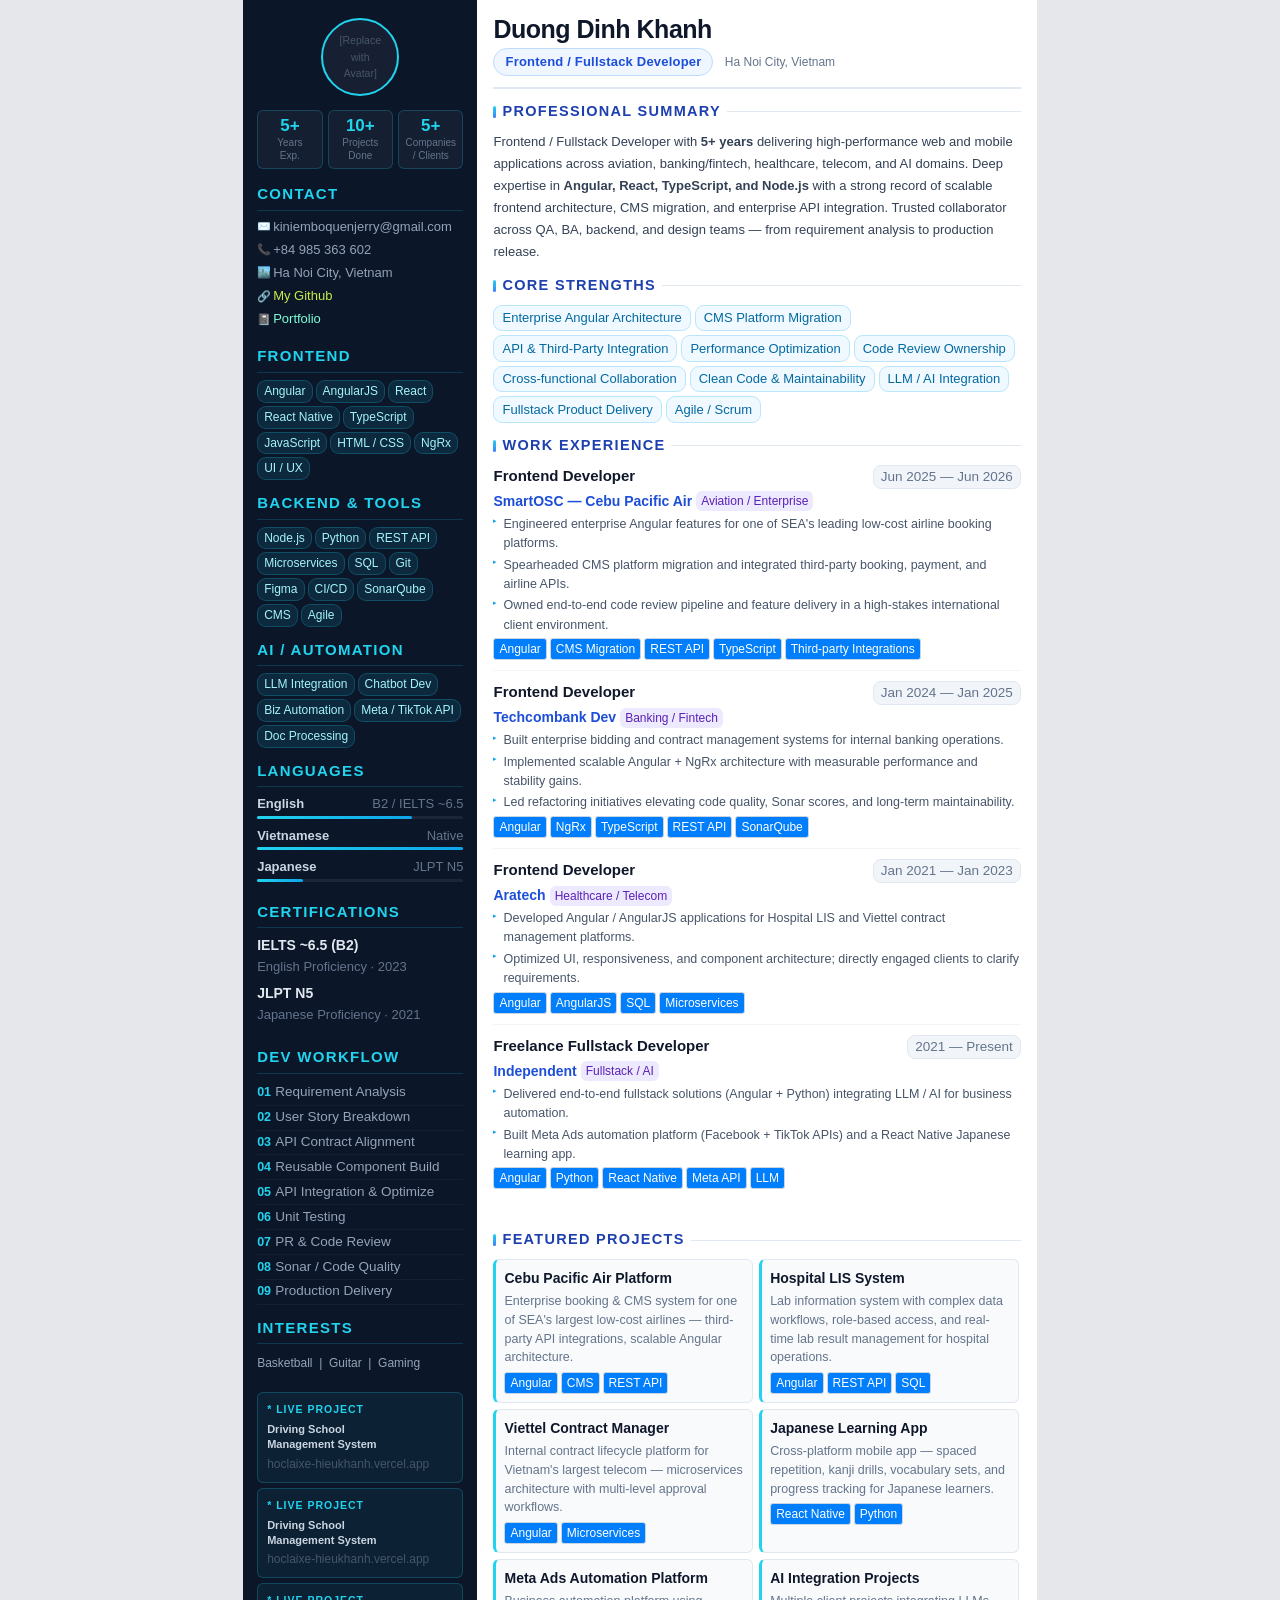
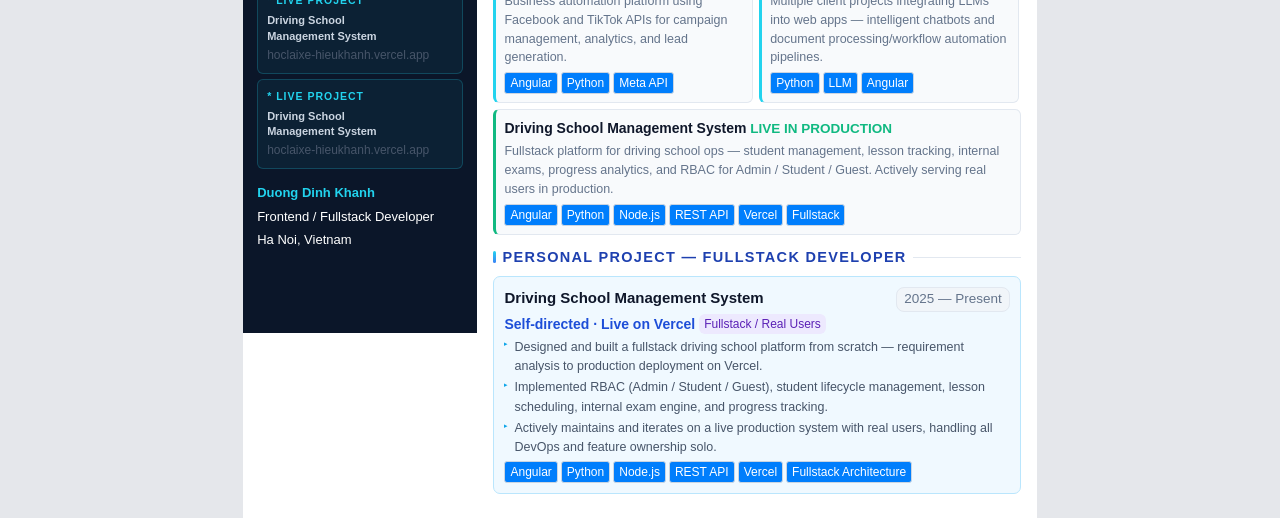
==== commit 6684f5ad: "fix: Fix cv Css Fix cv Css to 90%  #4" ====
--- a/Khanh_CV.html
+++ b/Khanh_CV.html
@@ -63,7 +63,11 @@
       </div>
       <div class="c-row">
         <div class="c-icon">🔗</div>
-        <div class="c-val">github.com/uncleyellow</div>
+        <div class="c-val">
+          <a href="https://github.com/uncleyellow" target="_blank" rel="noopener noreferrer" style="text-decoration: none; color: rgb(201, 236, 72);">
+            My Github
+          </a>
+        </div>
       </div>
       <div class="c-row">
         <div class="c-icon">📓</div>
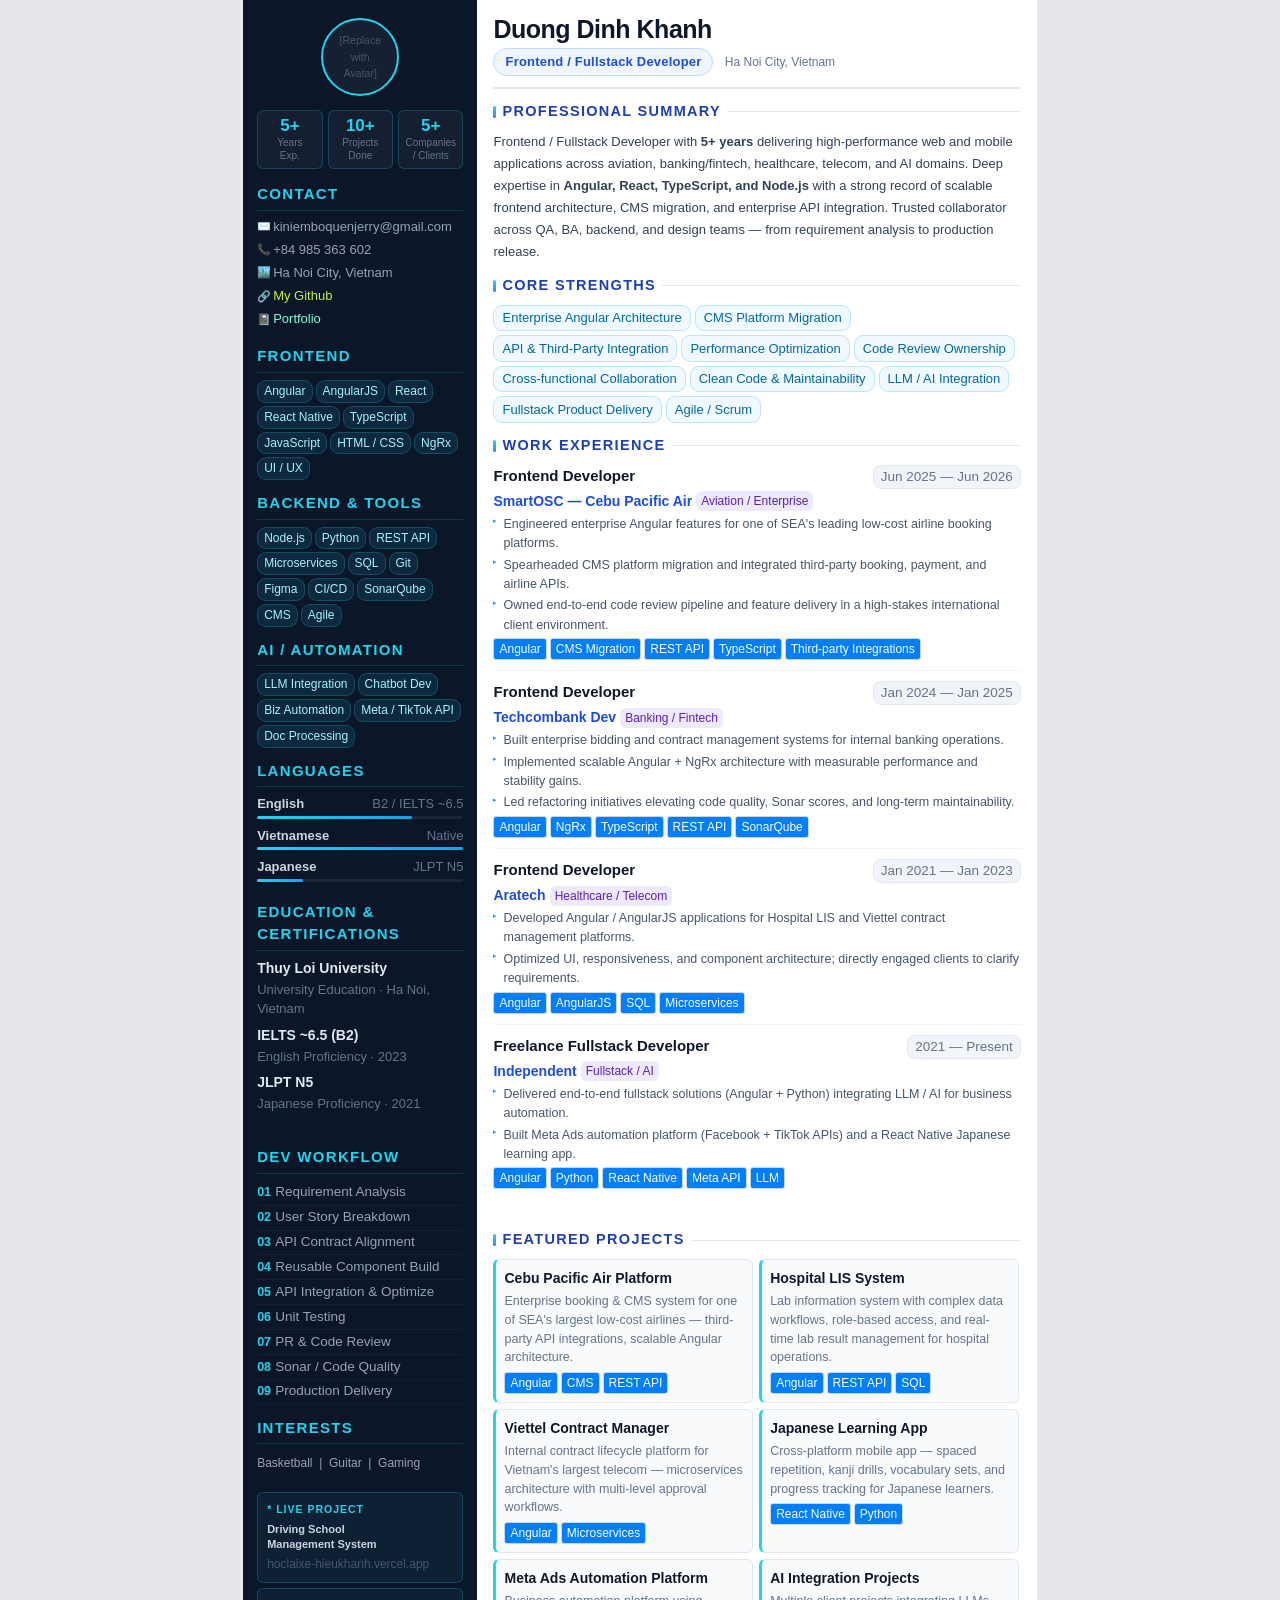
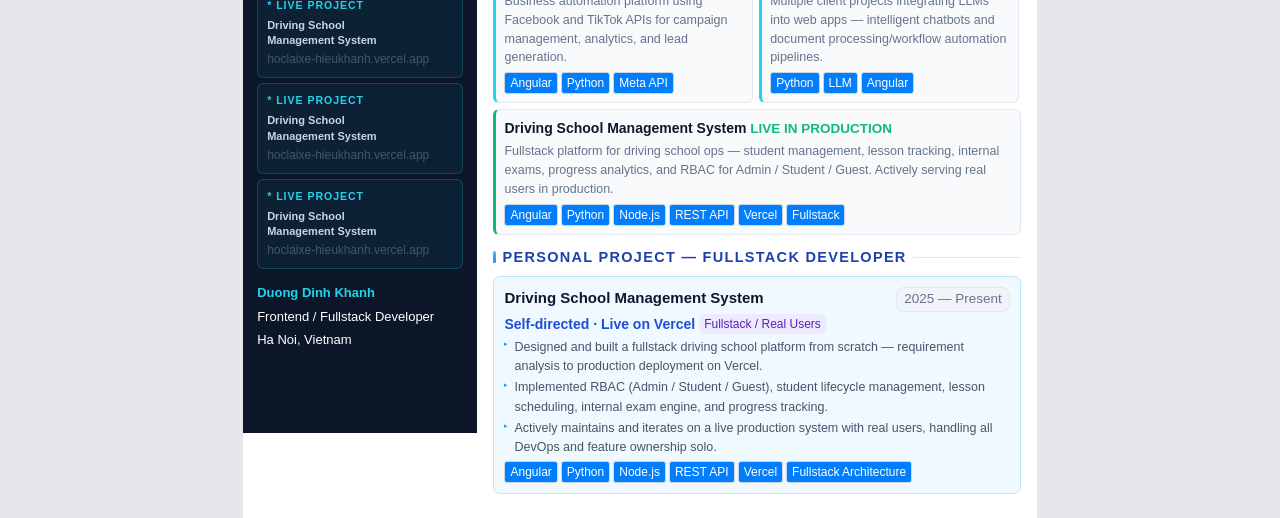
==== commit 55b67e55: "fix: Add education Add education for cv  #5" ====
--- a/Khanh_CV.html
+++ b/Khanh_CV.html
@@ -153,7 +153,11 @@
 
     <!-- Certifications -->
     <div class="ss">
-      <div class="ss-title">Certifications</div>
+      <div class="ss-title">Education & Certifications</div>
+      <div class="cert-item">
+        <div class="cert-name">Thuy Loi University</div>
+        <div class="cert-meta">University Education · Ha Noi, Vietnam</div>
+      </div>
       <div class="cert-item">
         <div class="cert-name">IELTS ~6.5 (B2)</div>
         <div class="cert-meta">English Proficiency · 2023</div>
--- a/assets/css/cv.css
+++ b/assets/css/cv.css
@@ -449,5 +449,5 @@
   .ft { font-size: 8px; color: #94A3B8;font-weight: bold; }
   .sidebar-2{
     position: relative;
-    bottom: 185px;
+    bottom: 85px;
   }
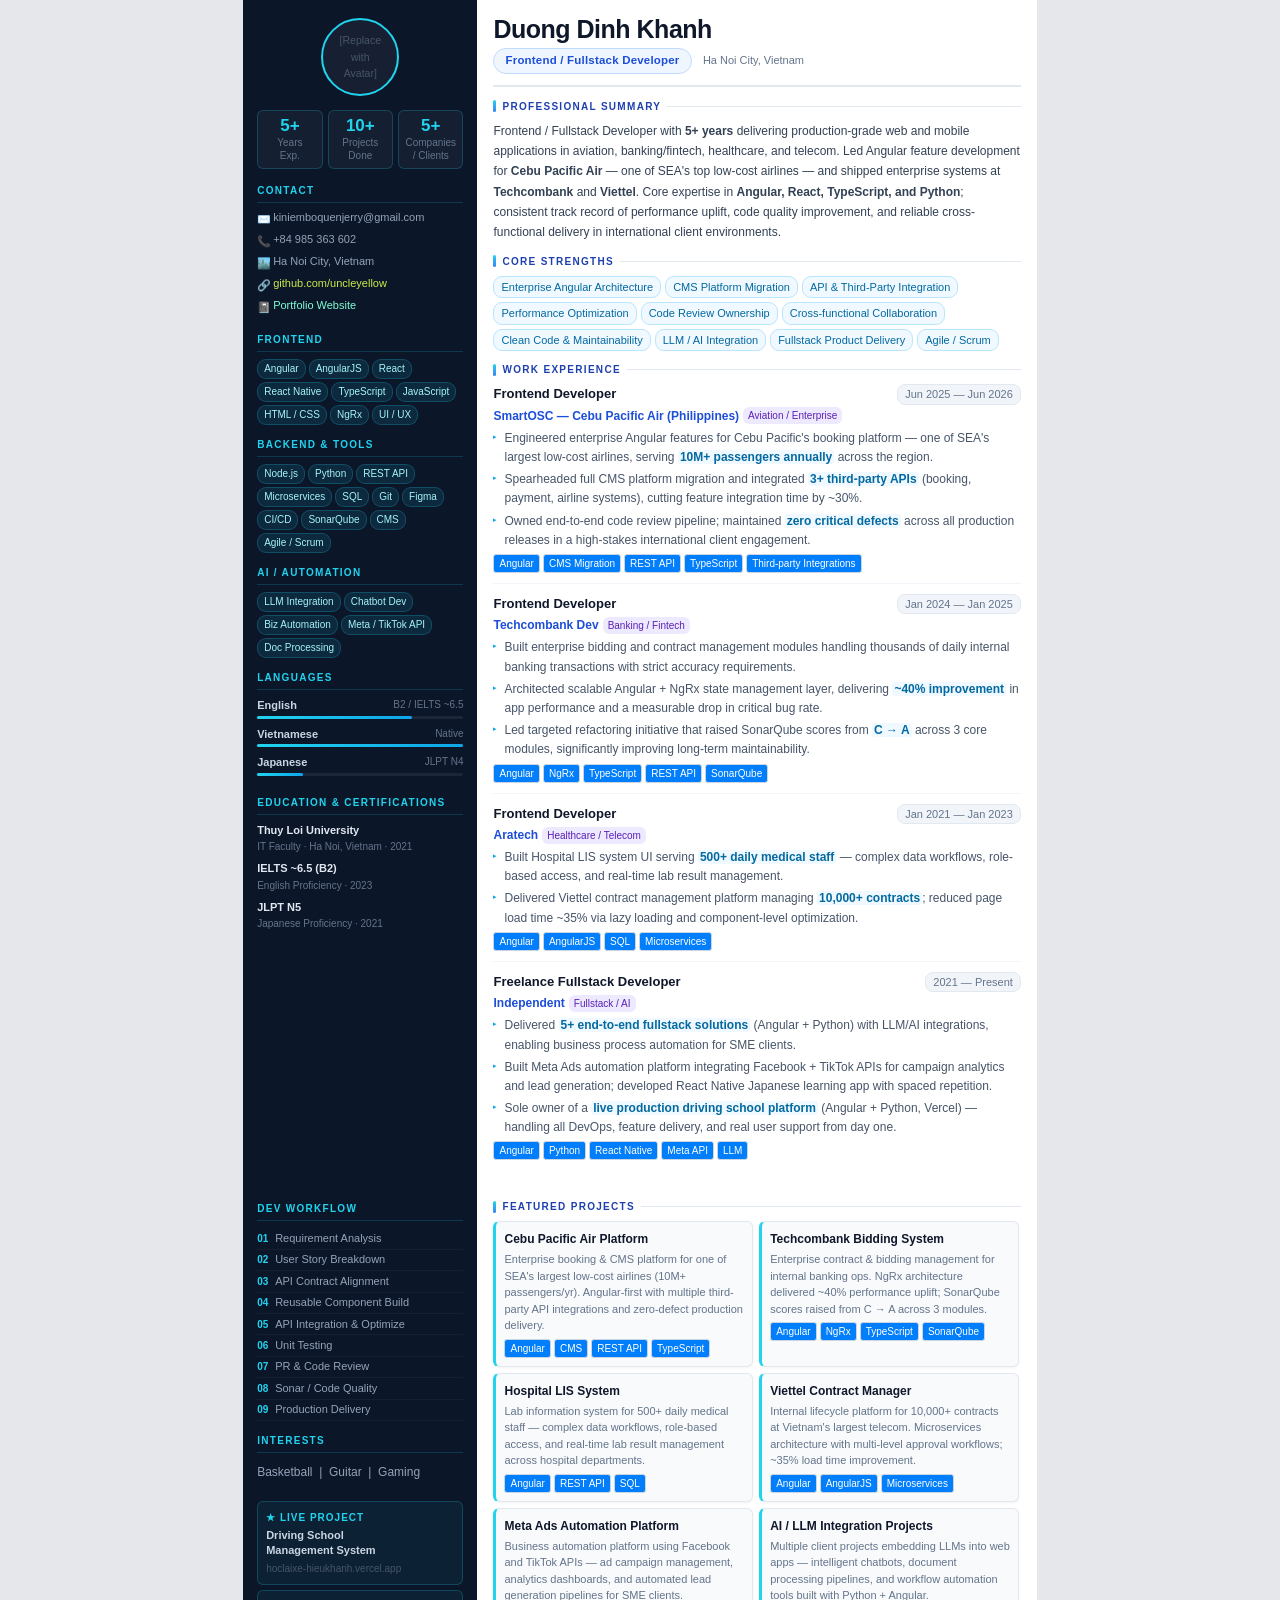
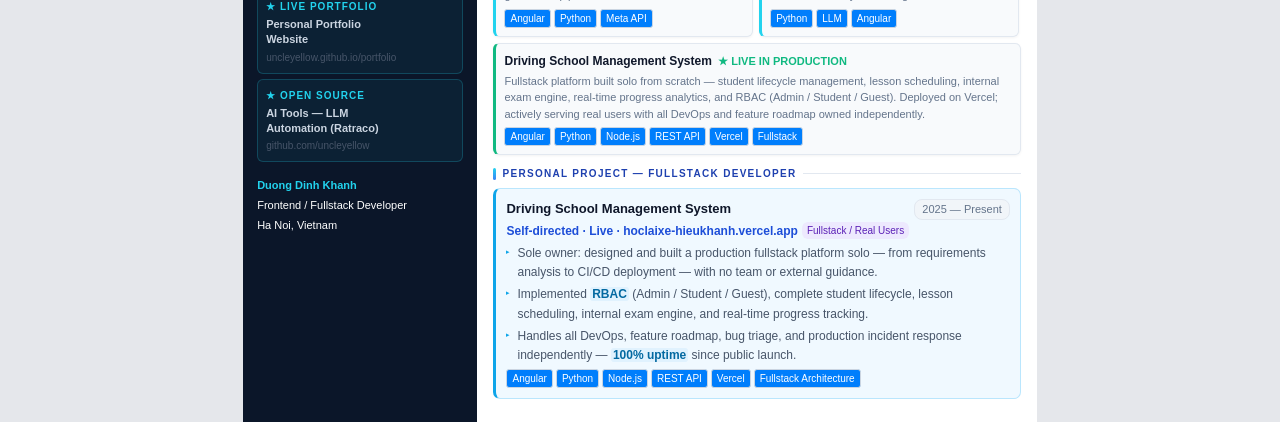
==== commit 11de1954: "fix: Fix CV file fix CV file for better look  #4" ====
--- a/Khanh_CV.html
+++ b/Khanh_CV.html
@@ -22,7 +22,6 @@
           HOW TO REPLACE AVATAR:
           1. Delete the <div class="avatar-placeholder">...</div> below
           2. Add: <img src="your-photo.jpg">
-          That's it — the CSS handles sizing/cropping automatically.
         -->
         <div class="avatar-placeholder">
           [Replace<br>with<br>Avatar]
@@ -64,16 +63,16 @@
       <div class="c-row">
         <div class="c-icon">🔗</div>
         <div class="c-val">
-          <a href="https://github.com/uncleyellow" target="_blank" rel="noopener noreferrer" style="text-decoration: none; color: rgb(201, 236, 72);">
-            My Github
+          <a href="https://github.com/uncleyellow" target="_blank" rel="noopener noreferrer" style="text-decoration:none;color:rgb(201,236,72);">
+            github.com/uncleyellow
           </a>
         </div>
       </div>
       <div class="c-row">
         <div class="c-icon">📓</div>
         <div class="c-val">
-          <a href="https://uncleyellow.github.io/portfolio/" target="_blank" rel="noopener noreferrer" style="text-decoration: none; color: aquamarine;">
-            Portfolio
+          <a href="https://uncleyellow.github.io/portfolio/" target="_blank" rel="noopener noreferrer" style="text-decoration:none;color:aquamarine;">
+            Portfolio Website
           </a>
         </div>
       </div>
@@ -109,7 +108,7 @@
         <span class="pill">CI/CD</span>
         <span class="pill">SonarQube</span>
         <span class="pill">CMS</span>
-        <span class="pill">Agile</span>
+        <span class="pill">Agile / Scrum</span>
       </div>
     </div>
 
@@ -145,7 +144,7 @@
       <div class="lang-item">
         <div class="lang-row">
           <span class="lang-name">Japanese</span>
-          <span class="lang-lvl">JLPT N5</span>
+          <span class="lang-lvl">JLPT N4</span>
         </div>
         <div class="lang-bar"><div class="lang-fill" style="width:22%"></div></div>
       </div>
@@ -153,10 +152,10 @@
 
     <!-- Certifications -->
     <div class="ss">
-      <div class="ss-title">Education & Certifications</div>
+      <div class="ss-title">Education &amp; Certifications</div>
       <div class="cert-item">
         <div class="cert-name">Thuy Loi University</div>
-        <div class="cert-meta">University Education · Ha Noi, Vietnam</div>
+        <div class="cert-meta">IT Faculty · Ha Noi, Vietnam · 2021</div>
       </div>
       <div class="cert-item">
         <div class="cert-name">IELTS ~6.5 (B2)</div>
@@ -188,11 +187,12 @@
         <span class="sec-bar"></span>Professional Summary<span class="sec-line"></span>
       </div>
       <p class="summary">
-        Frontend / Fullstack Developer with <strong>5+ years</strong> delivering high-performance web and mobile
-        applications across aviation, banking/fintech, healthcare, telecom, and AI domains.
-        Deep expertise in <strong>Angular, React, TypeScript, and Node.js</strong> with a strong record of scalable
-        frontend architecture, CMS migration, and enterprise API integration. Trusted collaborator across QA, BA,
-        backend, and design teams — from requirement analysis to production release.
+        Frontend / Fullstack Developer with <strong>5+ years</strong> delivering production-grade web and mobile
+        applications in aviation, banking/fintech, healthcare, and telecom. Led Angular feature development for
+        <strong>Cebu Pacific Air</strong> — one of SEA's top low-cost airlines — and shipped enterprise systems
+        at <strong>Techcombank</strong> and <strong>Viettel</strong>. Core expertise in
+        <strong>Angular, React, TypeScript, and Python</strong>; consistent track record of performance uplift,
+        code quality improvement, and reliable cross-functional delivery in international client environments.
       </p>
     </div>
 
@@ -228,13 +228,13 @@
           <div class="exp-period">Jun 2025 — Jun 2026</div>
         </div>
         <div class="exp-co-line">
-          <span class="exp-co">SmartOSC — Cebu Pacific Air</span>
+          <span class="exp-co">SmartOSC — Cebu Pacific Air (Philippines)</span>
           <span class="exp-domain">Aviation / Enterprise</span>
         </div>
         <ul class="exp-ul">
-          <li>Engineered enterprise Angular features for one of SEA's leading low-cost airline booking platforms.</li>
-          <li>Spearheaded CMS platform migration and integrated third-party booking, payment, and airline APIs.</li>
-          <li>Owned end-to-end code review pipeline and feature delivery in a high-stakes international client environment.</li>
+          <li>Engineered enterprise Angular features for Cebu Pacific's booking platform — one of SEA's largest low-cost airlines, serving <strong>10M+ passengers annually</strong> across the region.</li>
+          <li>Spearheaded full CMS platform migration and integrated <strong>3+ third-party APIs</strong> (booking, payment, airline systems), cutting feature integration time by ~30%.</li>
+          <li>Owned end-to-end code review pipeline; maintained <strong>zero critical defects</strong> across all production releases in a high-stakes international client engagement.</li>
         </ul>
         <div class="tags">
           <span class="tag">Angular</span><span class="tag">CMS Migration</span><span class="tag">REST API</span><span class="tag">TypeScript</span><span class="tag">Third-party Integrations</span>
@@ -252,9 +252,9 @@
           <span class="exp-domain">Banking / Fintech</span>
         </div>
         <ul class="exp-ul">
-          <li>Built enterprise bidding and contract management systems for internal banking operations.</li>
-          <li>Implemented scalable Angular + NgRx architecture with measurable performance and stability gains.</li>
-          <li>Led refactoring initiatives elevating code quality, Sonar scores, and long-term maintainability.</li>
+          <li>Built enterprise bidding and contract management modules handling thousands of daily internal banking transactions with strict accuracy requirements.</li>
+          <li>Architected scalable Angular + NgRx state management layer, delivering <strong>~40% improvement</strong> in app performance and a measurable drop in critical bug rate.</li>
+          <li>Led targeted refactoring initiative that raised SonarQube scores from <strong>C → A</strong> across 3 core modules, significantly improving long-term maintainability.</li>
         </ul>
         <div class="tags">
           <span class="tag">Angular</span><span class="tag">NgRx</span><span class="tag">TypeScript</span><span class="tag">REST API</span><span class="tag">SonarQube</span>
@@ -272,8 +272,8 @@
           <span class="exp-domain">Healthcare / Telecom</span>
         </div>
         <ul class="exp-ul">
-          <li>Developed Angular / AngularJS applications for Hospital LIS and Viettel contract management platforms.</li>
-          <li>Optimized UI, responsiveness, and component architecture; directly engaged clients to clarify requirements.</li>
+          <li>Built Hospital LIS system UI serving <strong>500+ daily medical staff</strong> — complex data workflows, role-based access, and real-time lab result management.</li>
+          <li>Delivered Viettel contract management platform managing <strong>10,000+ contracts</strong>; reduced page load time ~35% via lazy loading and component-level optimization.</li>
         </ul>
         <div class="tags">
           <span class="tag">Angular</span><span class="tag">AngularJS</span><span class="tag">SQL</span><span class="tag">Microservices</span>
@@ -291,8 +291,9 @@
           <span class="exp-domain">Fullstack / AI</span>
         </div>
         <ul class="exp-ul">
-          <li>Delivered end-to-end fullstack solutions (Angular + Python) integrating LLM / AI for business automation.</li>
-          <li>Built Meta Ads automation platform (Facebook + TikTok APIs) and a React Native Japanese learning app.</li>
+          <li>Delivered <strong>5+ end-to-end fullstack solutions</strong> (Angular + Python) with LLM/AI integrations, enabling business process automation for SME clients.</li>
+          <li>Built Meta Ads automation platform integrating Facebook + TikTok APIs for campaign analytics and lead generation; developed React Native Japanese learning app with spaced repetition.</li>
+          <li>Sole owner of a <strong>live production driving school platform</strong> (Angular + Python, Vercel) — handling all DevOps, feature delivery, and real user support from day one.</li>
         </ul>
         <div class="tags">
           <span class="tag">Angular</span><span class="tag">Python</span><span class="tag">React Native</span><span class="tag">Meta API</span><span class="tag">LLM</span>
@@ -333,26 +334,23 @@
       </div>
     </div>
 
-    <!-- Live project highlight -->
+    <!-- Live project highlights — 3 DISTINCT projects -->
     <div class="live-box">
-      <div class="live-label">* Live Project</div>
+      <div class="live-label">★ Live Project</div>
       <div class="live-pname">Driving School<br>Management System</div>
       <div class="live-url">hoclaixe-hieukhanh.vercel.app</div>
     </div>
+
     <div class="live-box">
-      <div class="live-label">* Live Project</div>
-      <div class="live-pname">Driving School<br>Management System</div>
-      <div class="live-url">hoclaixe-hieukhanh.vercel.app</div>
-    </div>
+      <div class="live-label">★ Live Portfolio</div>
+      <div class="live-pname">Personal Portfolio<br>Website</div>
+      <div class="live-url">uncleyellow.github.io/portfolio</div>
+    </div>
+
     <div class="live-box">
-      <div class="live-label">* Live Project</div>
-      <div class="live-pname">Driving School<br>Management System</div>
-      <div class="live-url">hoclaixe-hieukhanh.vercel.app</div>
-    </div>
-    <div class="live-box">
-      <div class="live-label">* Live Project</div>
-      <div class="live-pname">Driving School<br>Management System</div>
-      <div class="live-url">hoclaixe-hieukhanh.vercel.app</div>
+      <div class="live-label">★ Open Source</div>
+      <div class="live-pname">AI Tools — LLM<br>Automation (Ratraco)</div>
+      <div class="live-url">github.com/uncleyellow</div>
     </div>
 
     <!-- Sidebar bottom -->
@@ -377,46 +375,47 @@
 
         <div class="proj-card">
           <div class="proj-name">Cebu Pacific Air Platform</div>
-          <div class="proj-desc">Enterprise booking &amp; CMS system for one of SEA's largest low-cost airlines — third-party API integrations, scalable Angular architecture.</div>
-          <div class="tags"><span class="tag">Angular</span><span class="tag">CMS</span><span class="tag">REST API</span></div>
+          <div class="proj-desc">Enterprise booking &amp; CMS platform for one of SEA's largest low-cost airlines (10M+ passengers/yr). Angular-first with multiple third-party API integrations and zero-defect production delivery.</div>
+          <div class="tags"><span class="tag">Angular</span><span class="tag">CMS</span><span class="tag">REST API</span><span class="tag">TypeScript</span></div>
+        </div>
+
+        <div class="proj-card">
+          <div class="proj-name">Techcombank Bidding System</div>
+          <div class="proj-desc">Enterprise contract &amp; bidding management for internal banking ops. NgRx architecture delivered ~40% performance uplift; SonarQube scores raised from C → A across 3 modules.</div>
+          <div class="tags"><span class="tag">Angular</span><span class="tag">NgRx</span><span class="tag">TypeScript</span><span class="tag">SonarQube</span></div>
         </div>
 
         <div class="proj-card">
           <div class="proj-name">Hospital LIS System</div>
-          <div class="proj-desc">Lab information system with complex data workflows, role-based access, and real-time lab result management for hospital operations.</div>
+          <div class="proj-desc">Lab information system for 500+ daily medical staff — complex data workflows, role-based access, and real-time lab result management across hospital departments.</div>
           <div class="tags"><span class="tag">Angular</span><span class="tag">REST API</span><span class="tag">SQL</span></div>
         </div>
 
         <div class="proj-card">
           <div class="proj-name">Viettel Contract Manager</div>
-          <div class="proj-desc">Internal contract lifecycle platform for Vietnam's largest telecom — microservices architecture with multi-level approval workflows.</div>
-          <div class="tags"><span class="tag">Angular</span><span class="tag">Microservices</span></div>
-        </div>
-
-        <div class="proj-card">
-          <div class="proj-name">Japanese Learning App</div>
-          <div class="proj-desc">Cross-platform mobile app — spaced repetition, kanji drills, vocabulary sets, and progress tracking for Japanese learners.</div>
-          <div class="tags"><span class="tag">React Native</span><span class="tag">Python</span></div>
+          <div class="proj-desc">Internal lifecycle platform for 10,000+ contracts at Vietnam's largest telecom. Microservices architecture with multi-level approval workflows; ~35% load time improvement.</div>
+          <div class="tags"><span class="tag">Angular</span><span class="tag">AngularJS</span><span class="tag">Microservices</span></div>
         </div>
 
         <div class="proj-card">
           <div class="proj-name">Meta Ads Automation Platform</div>
-          <div class="proj-desc">Business automation platform using Facebook and TikTok APIs for campaign management, analytics, and lead generation.</div>
+          <div class="proj-desc">Business automation platform using Facebook and TikTok APIs — ad campaign management, analytics dashboards, and automated lead generation pipelines for SME clients.</div>
           <div class="tags"><span class="tag">Angular</span><span class="tag">Python</span><span class="tag">Meta API</span></div>
         </div>
 
         <div class="proj-card">
-          <div class="proj-name">AI Integration Projects</div>
-          <div class="proj-desc">Multiple client projects integrating LLMs into web apps — intelligent chatbots and document processing/workflow automation pipelines.</div>
+          <div class="proj-name">AI / LLM Integration Projects</div>
+          <div class="proj-desc">Multiple client projects embedding LLMs into web apps — intelligent chatbots, document processing pipelines, and workflow automation tools built with Python + Angular.</div>
           <div class="tags"><span class="tag">Python</span><span class="tag">LLM</span><span class="tag">Angular</span></div>
         </div>
 
+        <!-- Full-width featured card -->
         <div class="proj-card green" style="width:100%;">
           <div class="proj-name">
             Driving School Management System
-            <span class="live-badge"> LIVE IN PRODUCTION</span>
+            <span class="live-badge">&nbsp;★ LIVE IN PRODUCTION</span>
           </div>
-          <div class="proj-desc">Fullstack platform for driving school ops — student management, lesson tracking, internal exams, progress analytics, and RBAC for Admin / Student / Guest. Actively serving real users in production.</div>
+          <div class="proj-desc">Fullstack platform built solo from scratch — student lifecycle management, lesson scheduling, internal exam engine, real-time progress analytics, and RBAC (Admin / Student / Guest). Deployed on Vercel; actively serving real users with all DevOps and feature roadmap owned independently.</div>
           <div class="tags"><span class="tag">Angular</span><span class="tag">Python</span><span class="tag">Node.js</span><span class="tag">REST API</span><span class="tag">Vercel</span><span class="tag">Fullstack</span></div>
         </div>
 
@@ -435,13 +434,13 @@
           <div class="exp-period">2025 — Present</div>
         </div>
         <div class="exp-co-line">
-          <span class="exp-co">Self-directed · Live on Vercel</span>
+          <span class="exp-co">Self-directed · Live · hoclaixe-hieukhanh.vercel.app</span>
           <span class="exp-domain">Fullstack / Real Users</span>
         </div>
         <ul class="exp-ul">
-          <li>Designed and built a fullstack driving school platform from scratch — requirement analysis to production deployment on Vercel.</li>
-          <li>Implemented RBAC (Admin / Student / Guest), student lifecycle management, lesson scheduling, internal exam engine, and progress tracking.</li>
-          <li>Actively maintains and iterates on a live production system with real users, handling all DevOps and feature ownership solo.</li>
+          <li>Sole owner: designed and built a production fullstack platform solo — from requirements analysis to CI/CD deployment — with no team or external guidance.</li>
+          <li>Implemented <strong>RBAC</strong> (Admin / Student / Guest), complete student lifecycle, lesson scheduling, internal exam engine, and real-time progress tracking.</li>
+          <li>Handles all DevOps, feature roadmap, bug triage, and production incident response independently — <strong>100% uptime</strong> since public launch.</li>
         </ul>
         <div class="tags">
           <span class="tag">Angular</span><span class="tag">Python</span><span class="tag">Node.js</span><span class="tag">REST API</span><span class="tag">Vercel</span><span class="tag">Fullstack Architecture</span>
@@ -449,16 +448,8 @@
       </div>
     </div>
 
-    <!-- Footer -->
-    <!-- <div style="margin-top:12px;">
-      <div class="cv-footer">
-        <div class="ft">Duong Dinh Khanh &nbsp;·&nbsp; Frontend / Fullstack Developer &nbsp;·&nbsp; Ha Noi, Vietnam</div>
-        <div class="ft">kiniemboquenjerry@gmail.com &nbsp;·&nbsp; +84 985 363 602 &nbsp;·&nbsp; github.com/uncleyellow</div>
-      </div>
-    </div> -->
-
   </div><!-- /main p2 -->
 </div><!-- /page 2 -->
 
 </body>
-</html>
+</html>
--- a/assets/css/cv.css
+++ b/assets/css/cv.css
@@ -1,453 +1,479 @@
- /* ============================================================
-     RESET & BASE
-  ============================================================ */
-  * {
-    margin: 0;
-    padding: 0;
-    box-sizing: border-box;
-    -webkit-print-color-adjust: exact !important;
-    print-color-adjust: exact !important;
-  }
-
-  body {
-    font-family: "Liberation Sans", Arial, Helvetica, sans-serif;
-    font-size: 12px;
-    line-height: 1.5;
-    color: #334155;
-    background: #E5E7EB;
-  }
-
-  @page {
-    size: A4;
-    margin: 0;
-  }
-
-  /* ============================================================
-     PAGE SHELL
-  ============================================================ */
-  .page {
-    width: 210mm;
-    min-height: 200mm;
-    display: -webkit-flex;
-    display: flex;
-    overflow: visible;
-    page-break-after: always;
-    background: #ffffff;
-    margin: 0 auto;
-  }
-
-  /* ============================================================
-     LEFT SIDEBAR
-  ============================================================ */
-  .sidebar {
-    width: 62mm;
-    min-width: 62mm;
-    background: #0B1629;
-    color: #E2E8F0;
-    padding: 18px 14px 14px 14px;
-    display: -webkit-flex;
-    display: flex;
-    -webkit-flex-direction: column;
-    flex-direction: column;
-    overflow: visible;
-  }
-
-  /* ---- avatar ---- */
-  .avatar-wrap {
-    display: -webkit-flex;
-    display: flex;
-    justify-content: center;
-    margin-bottom: 14px;
-  }
-  .avatar {
-    width: 78px;
-    height: 78px;
-    border-radius: 50%;
-    background: #162032;
-    border: 2.5px solid #22D3EE;
-    display: -webkit-flex;
-    display: flex;
-    align-items: center;
-    justify-content: center;
-    overflow: hidden;
-    text-align: center;
-  }
-  .avatar img {
-    width: 100%;
-    height: 100%;
-    object-fit: cover;
-    border-radius: 50%;
-    display: block;
-  }
-  .avatar-placeholder {
-    font-size: 10.5px;
-    color: #475569;
-    text-align: center;
-    line-height: 1.6;
-    padding: 4px;
-  }
-
-  /* ---- stats ---- */
-  .stats-row {
-    display: -webkit-flex;
-    display: flex;
-    gap: 5px;
-    margin-bottom: 14px;
-  }
-  .stat-box {
-    -webkit-flex: 1;
-    flex: 1;
-    border: 1px solid rgba(34,211,238,0.22);
-    border-radius: 6px;
-    background: rgba(255,255,255,0.04);
-    padding: 6px 3px;
-    text-align: center;
-  }
-  .stat-num {
-    font-size: 17px;
-    font-weight: 700;
-    color: #22D3EE;
-    line-height: 1;
-  }
-  .stat-lbl {
-    font-size: 10px;
-    color: #64748B;
-    margin-top: 2px;
-    line-height: 1.3;
-  }
-
-  /* ---- sidebar section ---- */
-  .ss {
-    margin-bottom: 12px;
-  }
-  .ss-title {
-    font-size: 15px;
-    font-weight: 700;
-    letter-spacing: 1.3px;
-    text-transform: uppercase;
-    color: #22D3EE;
-    margin-bottom: 7px;
-    padding-bottom: 4px;
-    border-bottom: 1px solid rgba(34,211,238,0.18);
-  }
-
-  /* ---- contact ---- */
-  .c-row {
-    display: -webkit-flex;
-    display: flex;
-    align-items: flex-start;
-    gap: 5px;
-    margin-bottom: 5px;
-  }
-  .c-icon {
-    font-size: 11px;
-    color: #22D3EE;
-    width: 11px;
-    -webkit-flex-shrink: 0;
-    flex-shrink: 0;
-    margin-top: 0.5px;
-    font-weight: 700;
-  }
-  .c-val {
-    font-size: 13px;
-    color: #94A3B8;
-    line-height: 1.4;
-    word-break: break-all;
-  }
-
-  /* ---- pills ---- */
-  .pills {
-    display: -webkit-flex;
-    display: flex;
-    -webkit-flex-wrap: wrap;
-    flex-wrap: wrap;
-    gap: 3px;
-  }
-  .pill {
-    background: rgba(34,211,238,0.10);
-    color: #A5F3FC;
-    border: 1px solid rgba(34,211,238,0.22);
-    border-radius: 9px;
-    padding: 2px 6px;
-    font-size: 12px;
-    font-weight: 500;
-    line-height: 1.4;
-  }
-
-  /* ---- language bars ---- */
-  .lang-item { margin-bottom: 7px; }
-  .lang-row {
-    display: -webkit-flex;
-    display: flex;
-    justify-content: space-between;
-    margin-bottom: 2px;
-  }
-  .lang-name { font-size: 13px; color: #CBD5E1; font-weight: 600; }
-  .lang-lvl  { font-size: 13px; color: #64748B; }
-  .lang-bar  { height: 3px; background: rgba(255,255,255,0.07); border-radius: 2px; }
-  .lang-fill { height: 3px; background: linear-gradient(90deg,#22D3EE,#0EA5E9); border-radius: 2px; }
-
-  /* ---- certs ---- */
-  .cert-item { margin-bottom: 6px; }
-  .cert-name { font-size: 14px; color: #E2E8F0; font-weight: 600; }
-  .cert-meta { font-size: 13px; color: #64748B; margin-top: 1px; }
-
-  /* ---- sidebar workflow ---- */
-  .wf-row {
-    display: -webkit-flex;
-    display: flex;
-    align-items: baseline;
-    gap: 5px;
-    padding: 2.5px 0;
-    border-bottom: 1px solid rgba(255,255,255,0.04);
-  }
-  .wf-num  { font-size: 12.5px; color: #22D3EE; font-weight: 700; width: 13px; -webkit-flex-shrink: 0; flex-shrink: 0; }
-  .wf-text { font-size: 13.5px; color: #94A3B8; line-height: 1.4; }
-
-  /* ---- live box ---- */
-  .live-box {
-    border: 1px solid rgba(34,211,238,0.22);
-    border-radius: 6px;
-    background: rgba(34,211,238,0.06);
-    padding: 9px;
-    margin-top: 5px;
-  }
-  .live-label    { font-size: 10.5px; color: #22D3EE; font-weight: 700; letter-spacing: 1px; text-transform: uppercase; margin-bottom: 4px; }
-  .live-pname    { font-size: 11px; color: #CBD5E1; font-weight: 600; line-height: 1.4; margin-bottom: 2px; }
-  .live-url      { font-size: 12px; color: #475569; word-break: break-all; }
-
-  .sb-footer {
-    margin-top: 12px;
-    font-size: 13px;
-    color: #FFF;
-    line-height: 1.8;
-  }
-  .sb-footer span { color: #22D3EE; font-weight: 700; }
-
-  /* ============================================================
-     RIGHT MAIN CONTENT
-  ============================================================ */
-  .main {
-    -webkit-flex: 1;
-    flex: 1;
-    padding: 16px 16px 12px 16px;
-    background: #FFFFFF;
-    display: -webkit-flex;
-    display: flex;
-    -webkit-flex-direction: column;
-    flex-direction: column;
-    overflow: visible;
-  }
-
-  /* ---- header ---- */
-  .cv-header {
-    border-bottom: 2px solid #E2E8F0;
-    padding-bottom: 11px;
-    margin-bottom: 12px;
-  }
-  .cv-name {
-    font-size: 25px;
-    font-weight: 700;
-    color: #0F172A;
-    letter-spacing: -0.5px;
-    line-height: 1.05;
-    margin-bottom: 6px;
-  }
-  .cv-badge {
-    display: inline-block;
-    background: #EFF6FF;
-    border: 1px solid #BFDBFE;
-    border-radius: 16px;
-    padding: 3px 11px;
-    font-size: 13px;
-    font-weight: 600;
-    color: #1D4ED8;
-    letter-spacing: 0.2px;
-  }
-  .cv-loc {
-    display: inline-block;
-    font-size: 12px;
-    color: #64748B;
-    margin-left: 8px;
-  }
-
-  /* ---- section ---- */
-  .sec { margin-bottom: 12px; }
-
-  .sec-title {
-    font-size: 14.5px;
-    font-weight: 700;
-    letter-spacing: 1.3px;
-    text-transform: uppercase;
-    color: #1E40AF;
-    display: -webkit-flex;
-    display: flex;
-    align-items: center;
-    gap: 6px;
-    margin-bottom: 8px;
-  }
-  .sec-bar {
-    width: 3px;
-    height: 12px;
-    background: linear-gradient(to bottom,#22D3EE,#3B82F6);
-    border-radius: 2px;
-    display: inline-block;
-    -webkit-flex-shrink: 0;
-    flex-shrink: 0;
-  }
-  .sec-line {
-    -webkit-flex: 1;
-    flex: 1;
-    height: 1px;
-    background: #E2E8F0;
-    display: inline-block;
-  }
-
-  /* ---- summary ---- */
-  .summary {
-    font-size: 13px;
-    color: #334155;
-    line-height: 1.7;
-  }
-
-  /* ---- strength pills ---- */
-  .strength-wrap {
-    display: -webkit-flex;
-    display: flex;
-    -webkit-flex-wrap: wrap;
-    flex-wrap: wrap;
-    gap: 4px;
-  }
-  .sp {
-    background: #F0F9FF;
-    border: 1px solid #BAE6FD;
-    border-radius: 9px;
-    padding: 2.5px 8px;
-    font-size: 13px;
-    color: #0369A1;
-    font-weight: 500;
-  }
-
-  /* ---- experience ---- */
-  .exp { margin-bottom: 10px; padding-bottom: 10px; border-bottom: 1px solid #F1F5F9; }
-  .exp:last-child { border-bottom: none; margin-bottom: 0; padding-bottom: 0; }
-
-  .exp-top {
-    display: -webkit-flex;
-    display: flex;
-    justify-content: space-between;
-    align-items: flex-start;
-    margin-bottom: 2px;
-  }
-  .exp-role   { font-size: 15px; font-weight: 700; color: #0F172A; }
-  .exp-period {
-    font-size: 13.5px;
-    color: #64748B;
-    background: #F1F5F9;
-    border: 1px solid #E2E8F0;
-    border-radius: 8px;
-    padding: 1px 7px;
-    white-space: nowrap;
-    -webkit-flex-shrink: 0;
-    flex-shrink: 0;
-    margin-left: 5px;
-  }
-  .exp-co-line {
-    display: -webkit-flex;
-    display: flex;
-    align-items: center;
-    gap: 4px;
-    -webkit-flex-wrap: wrap;
-    flex-wrap: wrap;
-    margin-bottom: 3px;
-  }
-  .exp-co     { font-size: 14px; color: #1D4ED8; font-weight: 600; }
-  .exp-domain {
-    font-size: 12px;
-    background: #EDE9FE;
-    color: #5B21B6;
-    border-radius: 6px;
-    padding: 1px 5px;
-    font-weight: 500;
-  }
-  .exp-ul { list-style: none; margin-bottom: 3px; }
-  .exp-ul li {
-    font-size: 12.5px;
-    color: #475569;
-    padding-left: 10px;
-    position: relative;
-    margin-bottom: 2px;
-    line-height: 1.55;
-  }
-  .exp-ul li::before {
-    content: "\25B8";
-    position: absolute;
-    left: 0;
-    color: #0EA5E9;
-    font-size: 7px;
-    top: 1.5px;
-  }
-
-  /* ---- tech tags ---- */
-  .tags {
-    display: -webkit-flex;
-    display: flex;
-    -webkit-flex-wrap: wrap;
-    flex-wrap: wrap;
-    gap: 3px;
-    margin-top: 3px;
-  }
-  .tag {
-    background: #007efc;
-    border: 1px solid #CBD5E1;
-    border-radius: 3px;
-    padding: 1px 5px;
-    font-size: 12px;
-    color: #fff;
-    font-weight: 500;
-  }
-
-  /* ---- project cards ---- */
-  .proj-grid {
-    display: -webkit-flex;
-    display: flex;
-    -webkit-flex-wrap: wrap;
-    flex-wrap: wrap;
-    gap: 6px;
-  }
-  .proj-card {
-    width: calc(50% - 4px);
-    background: #F8FAFC;
-    border: 1px solid #E2E8F0;
-    border-radius: 6px;
-    padding: 8px;
-    border-left: 3px solid #22D3EE;
-  }
-  .proj-card.green { border-left-color: #10B981; }
-  .proj-name  { font-size: 14px; font-weight: 700; color: #0F172A; margin-bottom: 3px; }
-  .live-badge { font-size: 13.5px; color: #10B981; font-weight: 600; }
-  .proj-desc  { font-size: 12.5px; color: #64748B; line-height: 1.5; margin-bottom: 5px; }
-
-  /* ---- personal project spotlight ---- */
-  .spotlight {
-    background: #F0F9FF;
-    border: 1px solid #BAE6FD;
-    border-radius: 7px;
-    padding: 10px;
-  }
-
-  /* ---- footer ---- */
-  .cv-footer {
-    display: -webkit-flex;
-    display: flex;
-    justify-content: space-between;
-    align-items: center;
-    border-top: 1px solid #E2E8F0;
-    padding-top: 8px;
-    margin-top: auto;
-  }
-  .ft { font-size: 8px; color: #94A3B8;font-weight: bold; }
-  .sidebar-2{
-    position: relative;
-    bottom: 85px;
-  }+/* ============================================================
+   RESET & BASE
+============================================================ */
+* {
+  margin: 0;
+  padding: 0;
+  box-sizing: border-box;
+  -webkit-print-color-adjust: exact !important;
+  print-color-adjust: exact !important;
+}
+
+body {
+  font-family: "Liberation Sans", Arial, Helvetica, sans-serif;
+  font-size: 12px;
+  line-height: 1.5;
+  color: #334155;
+  background: #E5E7EB;
+}
+
+@page {
+  size: A4;
+  margin: 0;
+}
+
+/* ============================================================
+   PAGE SHELL
+============================================================ */
+.page {
+  width: 210mm;
+  min-height: 200mm;
+  display: -webkit-flex;
+  display: flex;
+  overflow: visible;
+  page-break-after: always;
+  background: #ffffff;
+  margin: 0 auto;
+}
+
+/* ============================================================
+   LEFT SIDEBAR
+============================================================ */
+.sidebar {
+  width: 62mm;
+  min-width: 62mm;
+  background: #0B1629;
+  color: #E2E8F0;
+  padding: 18px 14px 14px 14px;
+  display: -webkit-flex;
+  display: flex;
+  -webkit-flex-direction: column;
+  flex-direction: column;
+  overflow: visible;
+}
+
+/* ---- avatar ---- */
+.avatar-wrap {
+  display: -webkit-flex;
+  display: flex;
+  justify-content: center;
+  margin-bottom: 14px;
+}
+.avatar {
+  width: 78px;
+  height: 78px;
+  border-radius: 50%;
+  background: #162032;
+  border: 2.5px solid #22D3EE;
+  display: -webkit-flex;
+  display: flex;
+  align-items: center;
+  justify-content: center;
+  overflow: hidden;
+  text-align: center;
+}
+.avatar img {
+  width: 100%;
+  height: 100%;
+  object-fit: cover;
+  border-radius: 50%;
+  display: block;
+}
+.avatar-placeholder {
+  font-size: 10.5px;
+  color: #475569;
+  text-align: center;
+  line-height: 1.6;
+  padding: 4px;
+}
+
+/* ---- stats ---- */
+.stats-row {
+  display: -webkit-flex;
+  display: flex;
+  gap: 5px;
+  margin-bottom: 14px;
+}
+.stat-box {
+  -webkit-flex: 1;
+  flex: 1;
+  border: 1px solid rgba(34,211,238,0.22);
+  border-radius: 6px;
+  background: rgba(255,255,255,0.04);
+  padding: 6px 3px;
+  text-align: center;
+}
+.stat-num {
+  font-size: 17px;
+  font-weight: 700;
+  color: #22D3EE;
+  line-height: 1;
+}
+.stat-lbl {
+  font-size: 10px;
+  color: #64748B;
+  margin-top: 2px;
+  line-height: 1.3;
+}
+
+/* ---- sidebar section ---- */
+.ss {
+  margin-bottom: 12px;
+}
+.ss-title {
+  font-size: 10px;
+  font-weight: 700;
+  letter-spacing: 1.3px;
+  text-transform: uppercase;
+  color: #22D3EE;
+  margin-bottom: 7px;
+  padding-bottom: 4px;
+  border-bottom: 1px solid rgba(34,211,238,0.18);
+}
+
+/* ---- contact ---- */
+.c-row {
+  display: -webkit-flex;
+  display: flex;
+  align-items: flex-start;
+  gap: 5px;
+  margin-bottom: 5px;
+}
+.c-icon {
+  font-size: 11px;
+  color: #22D3EE;
+  width: 11px;
+  -webkit-flex-shrink: 0;
+  flex-shrink: 0;
+  margin-top: 0.5px;
+  font-weight: 700;
+}
+.c-val {
+  font-size: 11px;
+  color: #94A3B8;
+  line-height: 1.4;
+  word-break: break-all;
+}
+
+/* ---- pills ---- */
+.pills {
+  display: -webkit-flex;
+  display: flex;
+  -webkit-flex-wrap: wrap;
+  flex-wrap: wrap;
+  gap: 3px;
+}
+.pill {
+  background: rgba(34,211,238,0.10);
+  color: #A5F3FC;
+  border: 1px solid rgba(34,211,238,0.22);
+  border-radius: 9px;
+  padding: 2px 6px;
+  font-size: 10px;
+  font-weight: 500;
+  line-height: 1.4;
+}
+
+/* ---- language bars ---- */
+.lang-item { margin-bottom: 7px; }
+.lang-row {
+  display: -webkit-flex;
+  display: flex;
+  justify-content: space-between;
+  margin-bottom: 2px;
+}
+.lang-name { font-size: 11px; color: #CBD5E1; font-weight: 600; }
+.lang-lvl  { font-size: 10px; color: #64748B; }
+.lang-bar  { height: 3px; background: rgba(255,255,255,0.07); border-radius: 2px; }
+.lang-fill { height: 3px; background: linear-gradient(90deg,#22D3EE,#0EA5E9); border-radius: 2px; }
+
+/* ---- certs ---- */
+.cert-item { margin-bottom: 6px; }
+.cert-name { font-size: 11px; color: #E2E8F0; font-weight: 600; }
+.cert-meta { font-size: 10px; color: #64748B; margin-top: 1px; }
+
+/* ---- sidebar workflow ---- */
+.wf-row {
+  display: -webkit-flex;
+  display: flex;
+  align-items: baseline;
+  gap: 5px;
+  padding: 2.5px 0;
+  border-bottom: 1px solid rgba(255,255,255,0.04);
+}
+.wf-num  { font-size: 10px; color: #22D3EE; font-weight: 700; width: 13px; -webkit-flex-shrink: 0; flex-shrink: 0; }
+.wf-text { font-size: 11px; color: #94A3B8; line-height: 1.4; }
+
+/* ---- live box ---- */
+.live-box {
+  border: 1px solid rgba(34,211,238,0.22);
+  border-radius: 6px;
+  background: rgba(34,211,238,0.06);
+  padding: 8px;
+  margin-top: 5px;
+}
+.live-label    { font-size: 10px; color: #22D3EE; font-weight: 700; letter-spacing: 1px; text-transform: uppercase; margin-bottom: 3px; }
+.live-pname    { font-size: 11px; color: #CBD5E1; font-weight: 600; line-height: 1.4; margin-bottom: 2px; }
+.live-url      { font-size: 10px; color: #475569; word-break: break-all; }
+
+.sb-footer {
+  margin-top: 14px;
+  font-size: 11px;
+  color: #FFF;
+  line-height: 1.8;
+}
+.sb-footer span { color: #22D3EE; font-weight: 700; }
+
+/* ============================================================
+   RIGHT MAIN CONTENT
+============================================================ */
+.main {
+  -webkit-flex: 1;
+  flex: 1;
+  padding: 16px 16px 12px 16px;
+  background: #FFFFFF;
+  display: -webkit-flex;
+  display: flex;
+  -webkit-flex-direction: column;
+  flex-direction: column;
+  overflow: visible;
+}
+
+/* ---- header ---- */
+.cv-header {
+  border-bottom: 2px solid #E2E8F0;
+  padding-bottom: 11px;
+  margin-bottom: 12px;
+}
+.cv-name {
+  font-size: 25px;
+  font-weight: 700;
+  color: #0F172A;
+  letter-spacing: -0.5px;
+  line-height: 1.05;
+  margin-bottom: 6px;
+}
+.cv-badge {
+  display: inline-block;
+  background: #EFF6FF;
+  border: 1px solid #BFDBFE;
+  border-radius: 16px;
+  padding: 3px 11px;
+  font-size: 11.5px;
+  font-weight: 600;
+  color: #1D4ED8;
+  letter-spacing: 0.2px;
+}
+.cv-loc {
+  display: inline-block;
+  font-size: 11px;
+  color: #64748B;
+  margin-left: 8px;
+}
+
+/* ---- section ---- */
+.sec { margin-bottom: 11px; }
+
+.sec-title {
+  font-size: 10px;
+  font-weight: 700;
+  letter-spacing: 1.3px;
+  text-transform: uppercase;
+  color: #1E40AF;
+  display: -webkit-flex;
+  display: flex;
+  align-items: center;
+  gap: 6px;
+  margin-bottom: 7px;
+}
+.sec-bar {
+  width: 3px;
+  height: 12px;
+  background: linear-gradient(to bottom,#22D3EE,#3B82F6);
+  border-radius: 2px;
+  display: inline-block;
+  -webkit-flex-shrink: 0;
+  flex-shrink: 0;
+}
+.sec-line {
+  -webkit-flex: 1;
+  flex: 1;
+  height: 1px;
+  background: #E2E8F0;
+  display: inline-block;
+}
+
+/* ---- summary ---- */
+.summary {
+  font-size: 12px;
+  color: #334155;
+  line-height: 1.7;
+}
+
+/* ---- strength pills ---- */
+.strength-wrap {
+  display: -webkit-flex;
+  display: flex;
+  -webkit-flex-wrap: wrap;
+  flex-wrap: wrap;
+  gap: 4px;
+}
+.sp {
+  background: #F0F9FF;
+  border: 1px solid #BAE6FD;
+  border-radius: 9px;
+  padding: 2px 7px;
+  font-size: 11px;
+  color: #0369A1;
+  font-weight: 500;
+}
+
+/* ---- experience ---- */
+.exp { margin-bottom: 10px; padding-bottom: 10px; border-bottom: 1px solid #F1F5F9; }
+.exp:last-child { border-bottom: none; margin-bottom: 0; padding-bottom: 0; }
+
+.exp-top {
+  display: -webkit-flex;
+  display: flex;
+  justify-content: space-between;
+  align-items: flex-start;
+  margin-bottom: 2px;
+}
+.exp-role   { font-size: 13px; font-weight: 700; color: #0F172A; }
+.exp-period {
+  font-size: 11px;
+  color: #64748B;
+  background: #F1F5F9;
+  border: 1px solid #E2E8F0;
+  border-radius: 8px;
+  padding: 1px 7px;
+  white-space: nowrap;
+  -webkit-flex-shrink: 0;
+  flex-shrink: 0;
+  margin-left: 5px;
+}
+.exp-co-line {
+  display: -webkit-flex;
+  display: flex;
+  align-items: center;
+  gap: 4px;
+  -webkit-flex-wrap: wrap;
+  flex-wrap: wrap;
+  margin-bottom: 4px;
+}
+.exp-co     { font-size: 12px; color: #1D4ED8; font-weight: 600; }
+.exp-domain {
+  font-size: 10px;
+  background: #EDE9FE;
+  color: #5B21B6;
+  border-radius: 6px;
+  padding: 1px 5px;
+  font-weight: 500;
+}
+.exp-ul { list-style: none; margin-bottom: 4px; }
+.exp-ul li {
+  font-size: 12px;
+  color: #475569;
+  padding-left: 11px;
+  position: relative;
+  margin-bottom: 3px;
+  line-height: 1.6;
+}
+.exp-ul li::before {
+  content: "\25B8";
+  position: absolute;
+  left: 0;
+  color: #0EA5E9;
+  font-size: 7px;
+  top: 2px;
+}
+
+/* ---- METRIC HIGHLIGHT — makes numbers pop for recruiters ---- */
+.exp-ul li strong {
+  color: #0369A1;
+  font-weight: 700;
+  background: #F0F9FF;
+  border-radius: 3px;
+  padding: 0 2px;
+}
+
+/* ---- tech tags ---- */
+.tags {
+  display: -webkit-flex;
+  display: flex;
+  -webkit-flex-wrap: wrap;
+  flex-wrap: wrap;
+  gap: 3px;
+  margin-top: 3px;
+}
+.tag {
+  background: #007efc;
+  border: 1px solid #CBD5E1;
+  border-radius: 3px;
+  padding: 1px 5px;
+  font-size: 10px;
+  color: #fff;
+  font-weight: 500;
+}
+
+/* ---- project cards ---- */
+.proj-grid {
+  display: -webkit-flex;
+  display: flex;
+  -webkit-flex-wrap: wrap;
+  flex-wrap: wrap;
+  gap: 6px;
+}
+.proj-card {
+  width: calc(50% - 4px);
+  background: #F8FAFC;
+  border: 1px solid #E2E8F0;
+  border-radius: 6px;
+  padding: 8px;
+  border-left: 3px solid #22D3EE;
+  box-shadow: 0 1px 3px rgba(0,0,0,0.05);
+}
+.proj-card.green { border-left-color: #10B981; }
+.proj-name  { font-size: 12px; font-weight: 700; color: #0F172A; margin-bottom: 3px; }
+.live-badge { font-size: 11px; color: #10B981; font-weight: 700; }
+.proj-desc  { font-size: 11px; color: #64748B; line-height: 1.5; margin-bottom: 5px; }
+
+/* ---- personal project spotlight ---- */
+.spotlight {
+  background: #F0F9FF;
+  border: 1px solid #BAE6FD;
+  border-left: 3px solid #0EA5E9;
+  border-radius: 7px;
+  padding: 10px;
+}
+.spotlight .exp-ul li strong {
+  background: #E0F2FE;
+}
+
+/* ---- sidebar page 2 — aligned to top, no offset hack ---- */
+.sidebar-2 {
+  justify-content: flex-start;
+}
+
+/* ---- footer ---- */
+.cv-footer {
+  display: -webkit-flex;
+  display: flex;
+  justify-content: space-between;
+  align-items: center;
+  border-top: 1px solid #E2E8F0;
+  padding-top: 8px;
+  margin-top: auto;
+}
+.ft { font-size: 8px; color: #94A3B8; font-weight: bold; }
+
+/* ============================================================
+   PRINT MEDIA — ensure colors render in PDF
+============================================================ */
+@media print {
+  body { background: #fff; }
+  .page { margin: 0; box-shadow: none; }
+  .sidebar { background: #0B1629 !important; }
+  .sp, .pill, .tag { -webkit-print-color-adjust: exact; print-color-adjust: exact; }
+  .exp-ul li strong { background: #F0F9FF !important; color: #0369A1 !important; }
+}
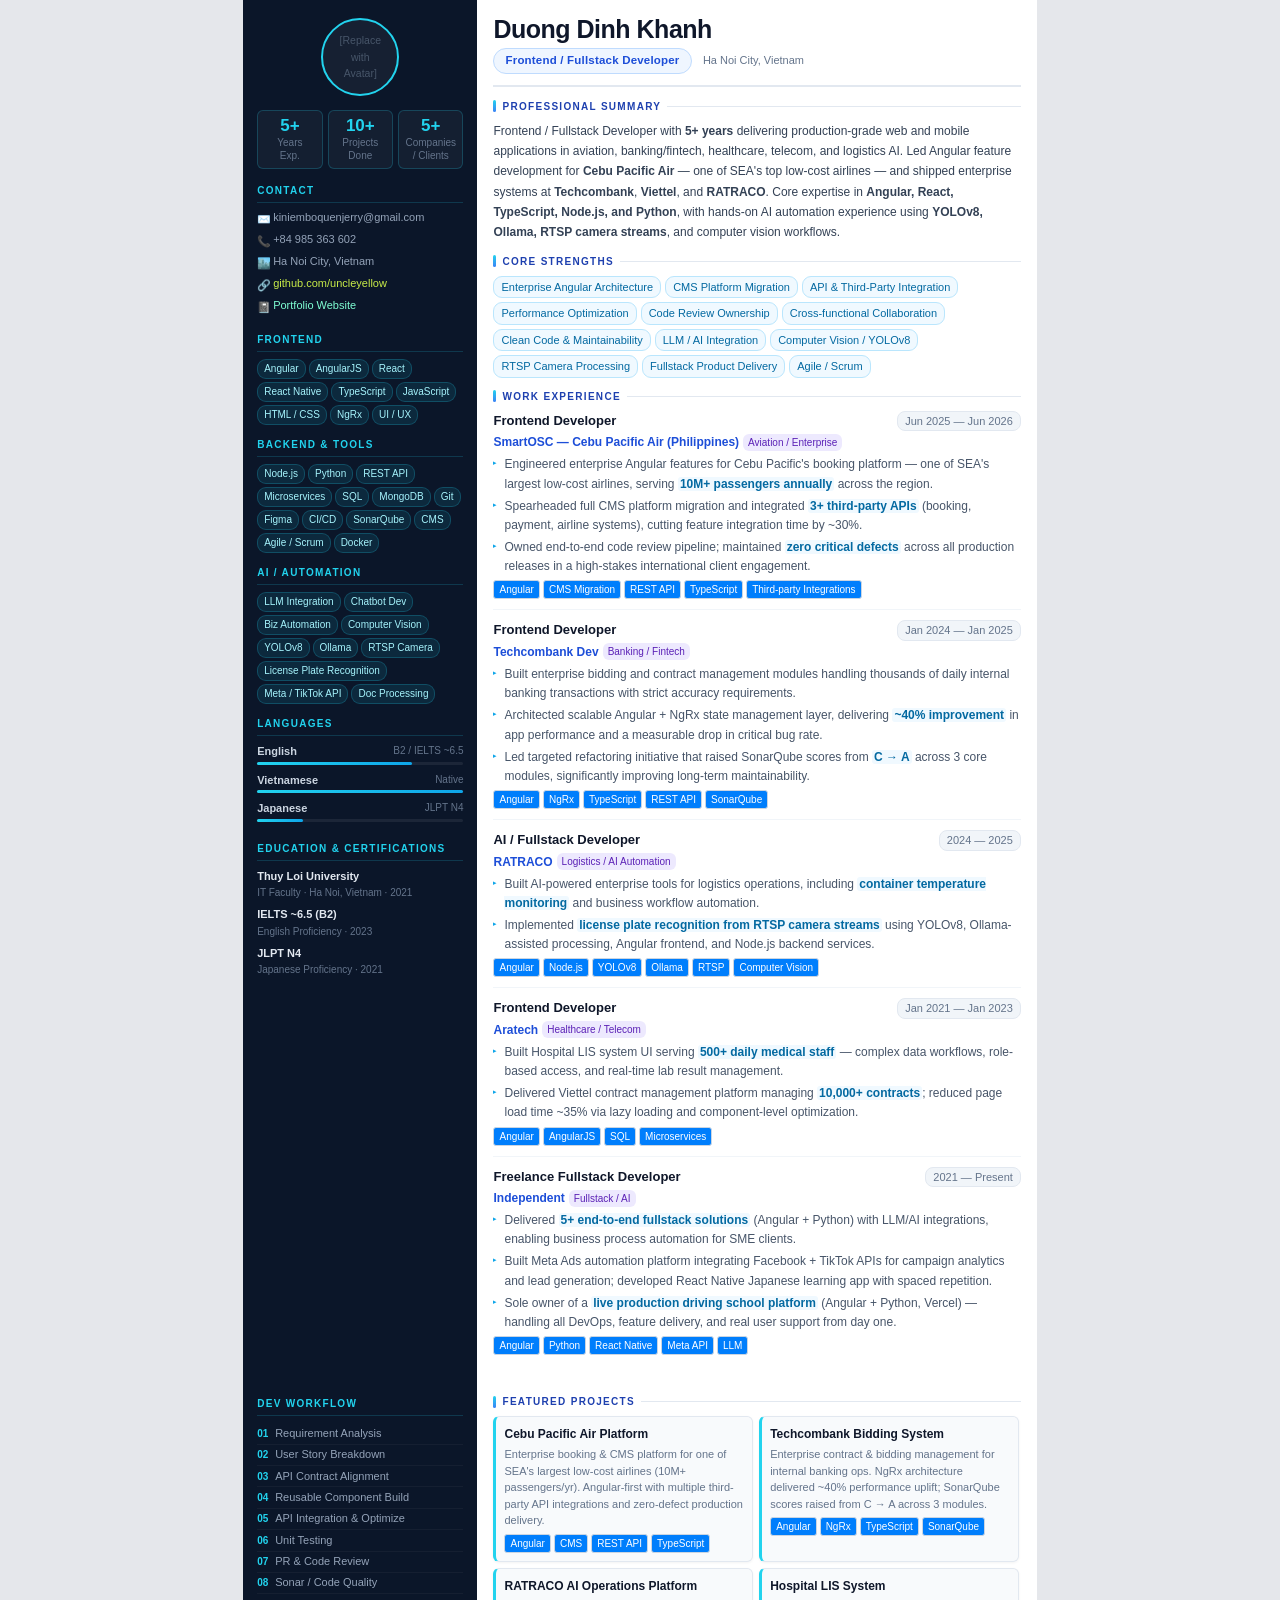
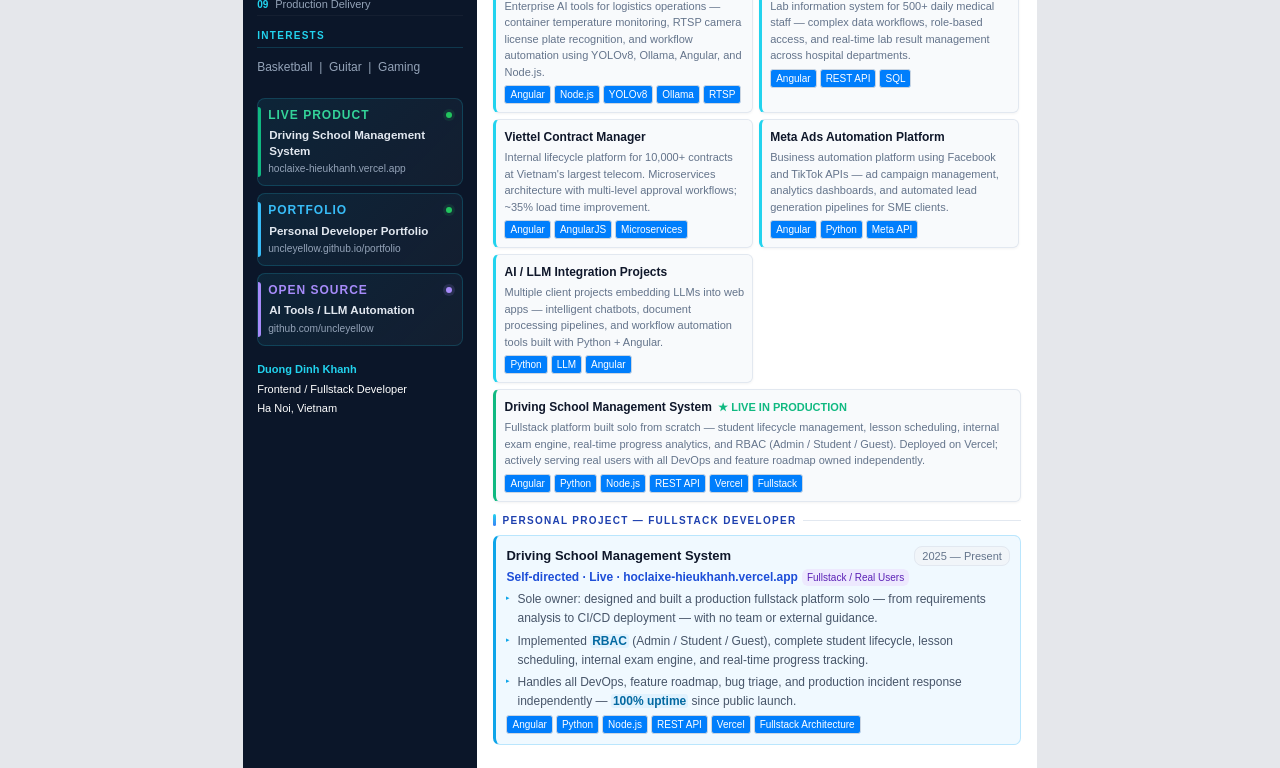
==== commit 93998bbd: "fix: Add exp Add exp for better look  #5" ====
--- a/Khanh_CV.html
+++ b/Khanh_CV.html
@@ -4,6 +4,7 @@
 <meta charset="UTF-8">
 <title>Duong Dinh Khanh — CV</title>
 <link rel="stylesheet" href="./assets/css/cv.css">
+<link rel="icon" href="./assets/img/favicon.png">
 </head>
 <body>
 
@@ -103,12 +104,14 @@
         <span class="pill">REST API</span>
         <span class="pill">Microservices</span>
         <span class="pill">SQL</span>
+        <span class="pill">MongoDB</span>
         <span class="pill">Git</span>
         <span class="pill">Figma</span>
         <span class="pill">CI/CD</span>
         <span class="pill">SonarQube</span>
         <span class="pill">CMS</span>
         <span class="pill">Agile / Scrum</span>
+        <span class="pill">Docker</span>
       </div>
     </div>
 
@@ -119,6 +122,11 @@
         <span class="pill">LLM Integration</span>
         <span class="pill">Chatbot Dev</span>
         <span class="pill">Biz Automation</span>
+        <span class="pill">Computer Vision</span>
+        <span class="pill">YOLOv8</span>
+        <span class="pill">Ollama</span>
+        <span class="pill">RTSP Camera</span>
+        <span class="pill">License Plate Recognition</span>
         <span class="pill">Meta / TikTok API</span>
         <span class="pill">Doc Processing</span>
       </div>
@@ -162,7 +170,7 @@
         <div class="cert-meta">English Proficiency · 2023</div>
       </div>
       <div class="cert-item">
-        <div class="cert-name">JLPT N5</div>
+        <div class="cert-name">JLPT N4</div>
         <div class="cert-meta">Japanese Proficiency · 2021</div>
       </div>
     </div>
@@ -188,11 +196,11 @@
       </div>
       <p class="summary">
         Frontend / Fullstack Developer with <strong>5+ years</strong> delivering production-grade web and mobile
-        applications in aviation, banking/fintech, healthcare, and telecom. Led Angular feature development for
-        <strong>Cebu Pacific Air</strong> — one of SEA's top low-cost airlines — and shipped enterprise systems
-        at <strong>Techcombank</strong> and <strong>Viettel</strong>. Core expertise in
-        <strong>Angular, React, TypeScript, and Python</strong>; consistent track record of performance uplift,
-        code quality improvement, and reliable cross-functional delivery in international client environments.
+        applications in aviation, banking/fintech, healthcare, telecom, and logistics AI. Led Angular feature
+        development for <strong>Cebu Pacific Air</strong> — one of SEA's top low-cost airlines — and shipped
+        enterprise systems at <strong>Techcombank</strong>, <strong>Viettel</strong>, and <strong>RATRACO</strong>.
+        Core expertise in <strong>Angular, React, TypeScript, Node.js, and Python</strong>, with hands-on AI
+        automation experience using <strong>YOLOv8, Ollama, RTSP camera streams</strong>, and computer vision workflows.
       </p>
     </div>
 
@@ -210,6 +218,8 @@
         <span class="sp">Cross-functional Collaboration</span>
         <span class="sp">Clean Code &amp; Maintainability</span>
         <span class="sp">LLM / AI Integration</span>
+        <span class="sp">Computer Vision / YOLOv8</span>
+        <span class="sp">RTSP Camera Processing</span>
         <span class="sp">Fullstack Product Delivery</span>
         <span class="sp">Agile / Scrum</span>
       </div>
@@ -258,6 +268,30 @@
         </ul>
         <div class="tags">
           <span class="tag">Angular</span><span class="tag">NgRx</span><span class="tag">TypeScript</span><span class="tag">REST API</span><span class="tag">SonarQube</span>
+        </div>
+      </div>
+
+      <!-- RATRACO -->
+      <div class="exp">
+        <div class="exp-top">
+          <div class="exp-role">AI / Fullstack Developer</div>
+          <div class="exp-period">2024 — 2025</div>
+        </div>
+        <div class="exp-co-line">
+          <span class="exp-co">RATRACO</span>
+          <span class="exp-domain">Logistics / AI Automation</span>
+        </div>
+        <ul class="exp-ul">
+          <li>Built AI-powered enterprise tools for logistics operations, including <strong>container temperature monitoring</strong> and business workflow automation.</li>
+          <li>Implemented <strong>license plate recognition from RTSP camera streams</strong> using YOLOv8, Ollama-assisted processing, Angular frontend, and Node.js backend services.</li>
+        </ul>
+        <div class="tags">
+          <span class="tag">Angular</span>
+          <span class="tag">Node.js</span>
+          <span class="tag">YOLOv8</span>
+          <span class="tag">Ollama</span>
+          <span class="tag">RTSP</span>
+          <span class="tag">Computer Vision</span>
         </div>
       </div>
 
@@ -334,24 +368,60 @@
       </div>
     </div>
 
-    <!-- Live project highlights — 3 DISTINCT projects -->
-    <div class="live-box">
-      <div class="live-label">★ Live Project</div>
-      <div class="live-pname">Driving School<br>Management System</div>
-      <div class="live-url">hoclaixe-hieukhanh.vercel.app</div>
-    </div>
-
-    <div class="live-box">
-      <div class="live-label">★ Live Portfolio</div>
-      <div class="live-pname">Personal Portfolio<br>Website</div>
-      <div class="live-url">uncleyellow.github.io/portfolio</div>
-    </div>
-
-    <div class="live-box">
-      <div class="live-label">★ Open Source</div>
-      <div class="live-pname">AI Tools — LLM<br>Automation (Ratraco)</div>
-      <div class="live-url">github.com/uncleyellow</div>
-    </div>
+<!-- Live project highlights -->
+<div class="live-box live-prod">
+  <div class="live-top">
+    <span class="live-label">Live Product</span>
+    <span class="live-dot"></span>
+  </div>
+  <div class="live-pname">
+    Driving School Management System
+  </div>
+  <a
+    class="live-url"
+    href="https://hoclaixe-hieukhanh.vercel.app/"
+    target="_blank"
+    rel="noopener noreferrer"
+  >
+    hoclaixe-hieukhanh.vercel.app
+  </a>
+</div>
+
+<div class="live-box live-portfolio">
+  <div class="live-top">
+    <span class="live-label">Portfolio</span>
+    <span class="live-dot"></span>
+  </div>
+  <div class="live-pname">
+    Personal Developer Portfolio
+  </div>
+  <a
+    class="live-url"
+    href="https://uncleyellow.github.io/portfolio/"
+    target="_blank"
+    rel="noopener noreferrer"
+  >
+    uncleyellow.github.io/portfolio
+  </a>
+</div>
+
+<div class="live-box live-oss">
+  <div class="live-top">
+    <span class="live-label">Open Source</span>
+    <span class="live-dot"></span>
+  </div>
+  <div class="live-pname">
+    AI Tools / LLM Automation
+  </div>
+  <a
+    class="live-url"
+    href="https://github.com/uncleyellow"
+    target="_blank"
+    rel="noopener noreferrer"
+  >
+    github.com/uncleyellow
+  </a>
+</div>
 
     <!-- Sidebar bottom -->
     <div class="sb-footer">
@@ -383,6 +453,22 @@
           <div class="proj-name">Techcombank Bidding System</div>
           <div class="proj-desc">Enterprise contract &amp; bidding management for internal banking ops. NgRx architecture delivered ~40% performance uplift; SonarQube scores raised from C → A across 3 modules.</div>
           <div class="tags"><span class="tag">Angular</span><span class="tag">NgRx</span><span class="tag">TypeScript</span><span class="tag">SonarQube</span></div>
+        </div>
+
+        <div class="proj-card">
+          <div class="proj-name">RATRACO AI Operations Platform</div>
+          <div class="proj-desc">
+            Enterprise AI tools for logistics operations — container temperature monitoring,
+            RTSP camera license plate recognition, and workflow automation using YOLOv8,
+            Ollama, Angular, and Node.js.
+          </div>
+          <div class="tags">
+            <span class="tag">Angular</span>
+            <span class="tag">Node.js</span>
+            <span class="tag">YOLOv8</span>
+            <span class="tag">Ollama</span>
+            <span class="tag">RTSP</span>
+          </div>
         </div>
 
         <div class="proj-card">
--- a/assets/css/cv.css
+++ b/assets/css/cv.css
@@ -205,16 +205,110 @@
 .wf-text { font-size: 11px; color: #94A3B8; line-height: 1.4; }
 
 /* ---- live box ---- */
+/* ---- live project cards ---- */
 .live-box {
-  border: 1px solid rgba(34,211,238,0.22);
-  border-radius: 6px;
-  background: rgba(34,211,238,0.06);
-  padding: 8px;
-  margin-top: 5px;
-}
-.live-label    { font-size: 10px; color: #22D3EE; font-weight: 700; letter-spacing: 1px; text-transform: uppercase; margin-bottom: 3px; }
-.live-pname    { font-size: 11px; color: #CBD5E1; font-weight: 600; line-height: 1.4; margin-bottom: 2px; }
-.live-url      { font-size: 10px; color: #475569; word-break: break-all; }
+  position: relative;
+  border: 1px solid rgba(34, 211, 238, 0.18);
+  border-radius: 8px;
+  background: linear-gradient(
+    135deg,
+    rgba(34, 211, 238, 0.08),
+    rgba(255, 255, 255, 0.035)
+  );
+  padding: 9px 10px;
+  margin-top: 7px;
+  overflow: hidden;
+}
+
+.live-box::before {
+  content: "";
+  position: absolute;
+  left: 0;
+  top: 8px;
+  bottom: 8px;
+  width: 3px;
+  border-radius: 0 3px 3px 0;
+  background: #22D3EE;
+}
+
+.live-top {
+  display: flex;
+  align-items: center;
+  justify-content: space-between;
+  gap: 6px;
+  margin-bottom: 5px;
+}
+
+.live-label {
+  font-size: 12px;
+  color: #22D3EE;
+  font-weight: 700;
+  letter-spacing: 1px;
+  text-transform: uppercase;
+  line-height: 1.2;
+}
+
+.live-dot {
+  width: 6px;
+  height: 6px;
+  border-radius: 50%;
+  background: #22C55E;
+  box-shadow: 0 0 0 3px rgba(34, 197, 94, 0.12);
+  flex-shrink: 0;
+}
+
+.live-pname {
+  font-size: 11.6px;
+  color: #E2E8F0;
+  font-weight: 700;
+  line-height: 1.35;
+  margin-bottom: 4px;
+  padding-left: 1px;
+}
+
+.live-url {
+  display: block;
+  font-size: 10.2px;
+  color: #94A3B8;
+  line-height: 1.35;
+  text-decoration: none;
+  word-break: break-all;
+}
+
+.live-url:hover {
+  color: #22D3EE;
+  text-decoration: underline;
+}
+
+/* Color variants */
+.live-prod::before {
+  background: #10B981;
+}
+
+.live-prod .live-label {
+  color: #34D399;
+}
+
+.live-portfolio::before {
+  background: #38BDF8;
+}
+
+.live-portfolio .live-label {
+  color: #38BDF8;
+}
+
+.live-oss::before {
+  background: #A78BFA;
+}
+
+.live-oss .live-label {
+  color: #A78BFA;
+}
+
+.live-oss .live-dot {
+  background: #A78BFA;
+  box-shadow: 0 0 0 3px rgba(167, 139, 250, 0.14);
+}
 
 .sb-footer {
   margin-top: 14px;
@@ -470,10 +564,370 @@
 /* ============================================================
    PRINT MEDIA — ensure colors render in PDF
 ============================================================ */
+/* ============================================================
+   PRINT MEDIA — polished A4 PDF output
+============================================================ */
+/* ============================================================
+   PRINT MEDIA — polished A4 PDF output
+============================================================ */
 @media print {
-  body { background: #fff; }
-  .page { margin: 0; box-shadow: none; }
-  .sidebar { background: #0B1629 !important; }
-  .sp, .pill, .tag { -webkit-print-color-adjust: exact; print-color-adjust: exact; }
-  .exp-ul li strong { background: #F0F9FF !important; color: #0369A1 !important; }
+  html,
+  body {
+    width: 210mm;
+    margin: 0 !important;
+    padding: 0 !important;
+    background: #ffffff !important;
+    color: #334155 !important;
+    font-family: "Liberation Sans", Arial, Helvetica, sans-serif !important;
+    -webkit-print-color-adjust: exact !important;
+    print-color-adjust: exact !important;
+  }
+
+  @page {
+    size: A4;
+    margin: 0;
+  }
+
+  * {
+    -webkit-print-color-adjust: exact !important;
+    print-color-adjust: exact !important;
+    text-shadow: none !important;
+  }
+
+  /* Page shell */
+  .page {
+    width: 210mm !important;
+    min-height: 297mm !important;
+    height: auto !important;
+    margin: 0 auto !important;
+    padding: 0 !important;
+    display: flex !important;
+    background: #ffffff !important;
+    box-shadow: none !important;
+    overflow: visible !important;
+    page-break-after: always;
+    break-after: page;
+  }
+
+  .page:last-child {
+    page-break-after: auto;
+    break-after: auto;
+  }
+
+  /* Layout */
+  .sidebar {
+    width: 62mm !important;
+    min-width: 62mm !important;
+    background: #0B1629 !important;
+    color: #E2E8F0 !important;
+    padding: 16px 13px 13px 13px !important;
+    overflow: visible !important;
+  }
+
+  .main {
+    flex: 1 !important;
+    padding: 14px 15px 11px 15px !important;
+    background: #ffffff !important;
+    overflow: visible !important;
+  }
+
+  /* Do NOT prevent long sections/experiences from breaking */
+  .proj-card,
+  .spotlight,
+  .live-box,
+  .cert-item,
+  .stat-box,
+  .tag,
+  .pill,
+  .sp {
+    break-inside: avoid;
+    page-break-inside: avoid;
+  }
+
+  /* Header */
+  .cv-header {
+    border-bottom: 2px solid #E2E8F0 !important;
+    padding-bottom: 8px !important;
+    margin-bottom: 9px !important;
+  }
+
+  .cv-name {
+    color: #0F172A !important;
+    font-size: 24px !important;
+  }
+
+  .cv-badge {
+    background: #EFF6FF !important;
+    border-color: #BFDBFE !important;
+    color: #1D4ED8 !important;
+  }
+
+  .cv-loc {
+    color: #64748B !important;
+  }
+
+  /* Section spacing */
+  .sec {
+    margin-bottom: 9px !important;
+  }
+
+  .sec-title {
+    color: #1E40AF !important;
+    font-size: 9.2px !important;
+    margin-bottom: 6px !important;
+  }
+
+  .sec-bar {
+    background: #22D3EE !important;
+  }
+
+  .sec-line {
+    background: #E2E8F0 !important;
+  }
+
+  /* Summary */
+  .summary {
+    font-size: 10.6px !important;
+    line-height: 1.48 !important;
+    color: #334155 !important;
+  }
+
+  /* Sidebar */
+  .ss {
+    margin-bottom: 9px !important;
+  }
+
+  .ss-title {
+    color: #22D3EE !important;
+    font-size: 9px !important;
+    margin-bottom: 5px !important;
+    padding-bottom: 3px !important;
+    border-bottom-color: rgba(34, 211, 238, 0.22) !important;
+  }
+
+  .c-icon,
+  .stat-num,
+  .wf-num,
+  .live-label {
+    color: #22D3EE !important;
+  }
+
+  .c-val,
+  .wf-text,
+  .live-url,
+  .cert-meta,
+  .lang-lvl {
+    color: #94A3B8 !important;
+  }
+
+  .cert-name,
+  .lang-name,
+  .live-pname {
+    color: #E2E8F0 !important;
+  }
+
+  .c-val {
+    font-size: 10px !important;
+    line-height: 1.3 !important;
+  }
+
+  .pill {
+    background: rgba(34, 211, 238, 0.12) !important;
+    color: #A5F3FC !important;
+    border-color: rgba(34, 211, 238, 0.28) !important;
+    font-size: 9px !important;
+    padding: 1.5px 5px !important;
+  }
+
+  .stat-box {
+    background: rgba(255, 255, 255, 0.045) !important;
+    border-color: rgba(34, 211, 238, 0.25) !important;
+  }
+
+  .stat-num {
+    font-size: 16px !important;
+  }
+
+  .stat-lbl {
+    font-size: 8.5px !important;
+    color: #64748B !important;
+  }
+
+  .lang-fill {
+    background: #22D3EE !important;
+  }
+
+  /* Core strength pills */
+  .sp {
+    background: #F0F9FF !important;
+    color: #0369A1 !important;
+    border-color: #BAE6FD !important;
+    font-size: 9.5px !important;
+    padding: 1.5px 6px !important;
+  }
+
+  /* Experience */
+  .exp {
+    margin-bottom: 7px !important;
+    padding-bottom: 7px !important;
+    border-bottom-color: #E2E8F0 !important;
+    break-inside: auto !important;
+    page-break-inside: auto !important;
+  }
+
+  .exp-role {
+    color: #0F172A !important;
+    font-size: 11.7px !important;
+  }
+
+  .exp-period {
+    background: #F1F5F9 !important;
+    border-color: #E2E8F0 !important;
+    color: #64748B !important;
+    font-size: 9.4px !important;
+    padding: 1px 6px !important;
+  }
+
+  .exp-co {
+    color: #1D4ED8 !important;
+    font-size: 10.6px !important;
+  }
+
+  .exp-domain {
+    background: #EDE9FE !important;
+    color: #5B21B6 !important;
+    font-size: 8.8px !important;
+  }
+
+  .exp-ul {
+    margin-bottom: 3px !important;
+  }
+
+  .exp-ul li {
+    color: #475569 !important;
+    font-size: 10.2px !important;
+    line-height: 1.38 !important;
+    margin-bottom: 1.5px !important;
+    padding-left: 10px !important;
+  }
+
+  .exp-ul li::before {
+    color: #0EA5E9 !important;
+    top: 1px !important;
+  }
+
+  .exp-ul li strong {
+    color: #0369A1 !important;
+    background: #F0F9FF !important;
+    font-weight: 700 !important;
+  }
+
+  /* Tags */
+  .tag {
+    background: #F8FAFC !important;
+    color: #64748B !important;
+    border-color: #CBD5E1 !important;
+    font-size: 8.4px !important;
+    padding: 1px 4px !important;
+  }
+
+  .tags {
+    gap: 2.5px !important;
+    margin-top: 2px !important;
+  }
+
+  /* Project cards */
+  .proj-grid {
+    gap: 5px !important;
+  }
+
+  .proj-card {
+    width: calc(50% - 3px) !important;
+    background: #F8FAFC !important;
+    border-color: #E2E8F0 !important;
+    border-left-color: #22D3EE !important;
+    box-shadow: none !important;
+    padding: 7px !important;
+  }
+
+  .proj-card.green {
+    border-left-color: #10B981 !important;
+  }
+
+  .proj-name {
+    color: #0F172A !important;
+    font-size: 10.8px !important;
+  }
+
+  .proj-desc {
+    color: #64748B !important;
+    font-size: 9.6px !important;
+    line-height: 1.38 !important;
+  }
+
+  .live-badge {
+    color: #10B981 !important;
+    font-size: 9.4px !important;
+  }
+
+  /* Spotlight */
+  .spotlight {
+    background: #F0F9FF !important;
+    border-color: #BAE6FD !important;
+    border-left-color: #0EA5E9 !important;
+    padding: 8px !important;
+  }
+
+  /* Live project boxes */
+  .live-box {
+    background: rgba(34, 211, 238, 0.08) !important;
+    border-color: rgba(34, 211, 238, 0.28) !important;
+    padding: 7px 8px !important;
+    margin-top: 6px !important;
+  }
+
+  .live-box::before {
+    background: #22D3EE !important;
+  }
+
+  .live-dot {
+    background: #22C55E !important;
+    box-shadow: none !important;
+  }
+
+  .live-label {
+    font-size: 9.2px !important;
+  }
+
+  .live-pname {
+    font-size: 10px !important;
+  }
+
+  .live-url {
+    font-size: 8.6px !important;
+  }
+
+  /* Footer */
+  .cv-footer {
+    border-top-color: #E2E8F0 !important;
+  }
+
+  .ft {
+    color: #94A3B8 !important;
+  }
+
+  /* Links */
+  a {
+    color: inherit !important;
+    text-decoration: none !important;
+  }
+
+  a[href]::after {
+    content: "" !important;
+  }
+
+  /* Hide screen-only elements */
+  .no-print {
+    display: none !important;
+  }
 }
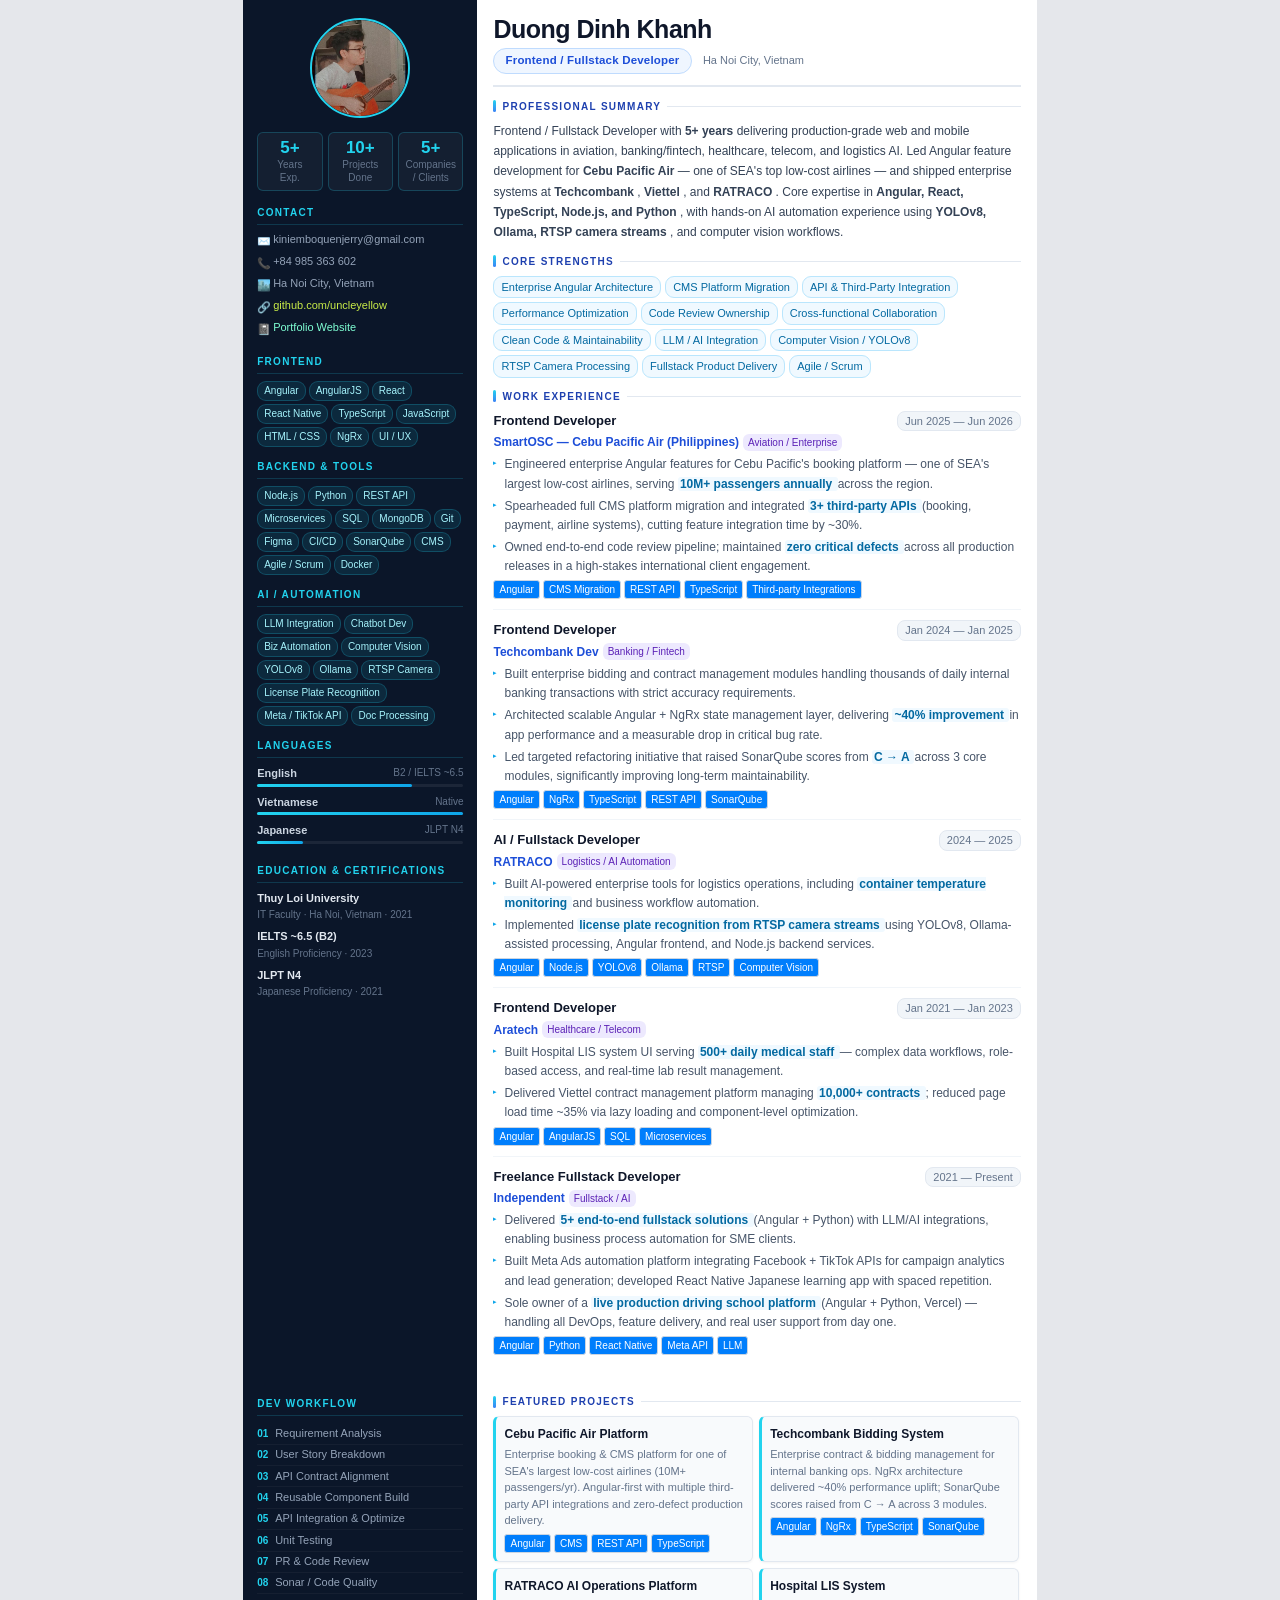
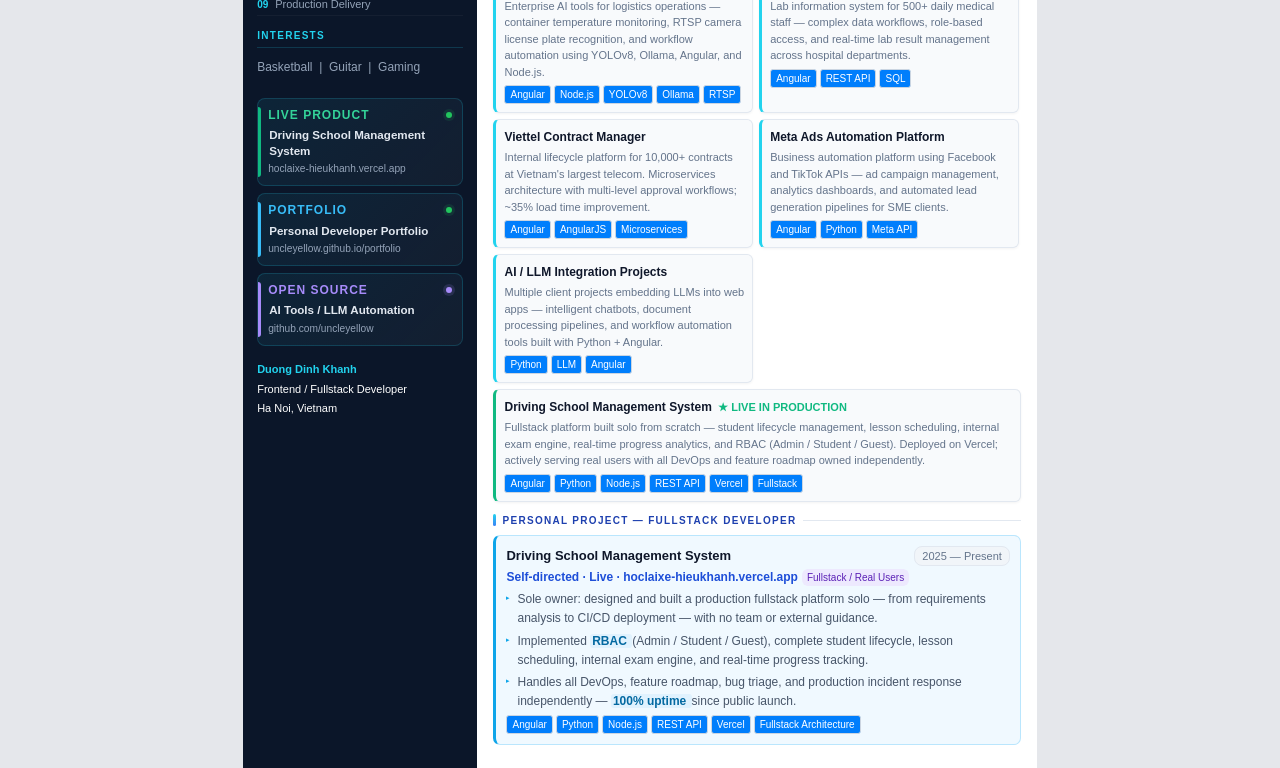
==== commit 092a1895: "fix: Fix CV Fix CV and exp  #6" ====
--- a/Khanh_CV.html
+++ b/Khanh_CV.html
@@ -1,541 +1,1161 @@
 <!DOCTYPE html>
 <html lang="en">
-<head>
-<meta charset="UTF-8">
-<title>Duong Dinh Khanh — CV</title>
-<link rel="stylesheet" href="./assets/css/cv.css">
-<link rel="icon" href="./assets/img/favicon.png">
-</head>
-<body>
-
-<!-- ════════════════════════════════════════
-     PAGE 1
-════════════════════════════════════════ -->
-<div class="page">
-
-  <!-- ───── SIDEBAR ───── -->
-  <div class="sidebar">
-
-    <!-- Avatar -->
-    <div class="avatar-wrap">
-      <div class="avatar">
-        <!--
-          HOW TO REPLACE AVATAR:
-          1. Delete the <div class="avatar-placeholder">...</div> below
-          2. Add: <img src="your-photo.jpg">
-        -->
-        <div class="avatar-placeholder">
-          [Replace<br>with<br>Avatar]
+  
+  <head>
+    <meta charset="UTF-8">
+    <title>
+      Duong Dinh Khanh — CV
+    </title>
+    <link rel="stylesheet" href="./assets/css/cv.css">
+    <link rel="icon" href="./assets/img/favicon.png">
+  </head>
+  
+  <body>
+    <!-- ════════════════════════════════════════ PAGE 1 ════════════════════════════════════════
+    -->
+    <div class="page">
+      <!-- ───── SIDEBAR ───── -->
+      <div class="sidebar">
+        <!-- Avatar -->
+        <div class="avatar-wrap">
+          <div class="avatar">
+            <!-- HOW TO REPLACE AVATAR: 1. Delete the <div class="avatar-placeholder">...</div> below
+            2. Add: <img src="your-photo.jpg">
+            -->
+            <!-- <div class="avatar-placeholder">
+              [Replace
+              <br>
+              with
+              <br>
+              Avatar]
+            </div> -->
+            <img src="./assets/img/avatar.jpg" alt="avatar">
+          </div>
+        </div>
+        <!-- Stats -->
+        <div class="stats-row">
+          <div class="stat-box">
+            <div class="stat-num">
+              5+
+            </div>
+            <div class="stat-lbl">
+              Years
+              <br>
+              Exp.
+            </div>
+          </div>
+          <div class="stat-box">
+            <div class="stat-num">
+              10+
+            </div>
+            <div class="stat-lbl">
+              Projects
+              <br>
+              Done
+            </div>
+          </div>
+          <div class="stat-box">
+            <div class="stat-num">
+              5+
+            </div>
+            <div class="stat-lbl">
+              Companies
+              <br>
+              / Clients
+            </div>
+          </div>
+        </div>
+        <!-- Contact -->
+        <div class="ss">
+          <div class="ss-title">
+            Contact
+          </div>
+          <div class="c-row">
+            <div class="c-icon">
+              ✉️
+            </div>
+            <div class="c-val">
+              kiniemboquenjerry@gmail.com
+            </div>
+          </div>
+          <div class="c-row">
+            <div class="c-icon">
+              📞
+            </div>
+            <div class="c-val">
+              +84 985 363 602
+            </div>
+          </div>
+          <div class="c-row">
+            <div class="c-icon">
+              🏙️
+            </div>
+            <div class="c-val">
+              Ha Noi City, Vietnam
+            </div>
+          </div>
+          <div class="c-row">
+            <div class="c-icon">
+              🔗
+            </div>
+            <div class="c-val">
+              <a href="https://github.com/uncleyellow" target="_blank" rel="noopener noreferrer"
+              style="text-decoration:none;color:rgb(201,236,72);">
+                github.com/uncleyellow
+              </a>
+            </div>
+          </div>
+          <div class="c-row">
+            <div class="c-icon">
+              📓
+            </div>
+            <div class="c-val">
+              <a href="https://uncleyellow.github.io/portfolio/" target="_blank" rel="noopener noreferrer"
+              style="text-decoration:none;color:aquamarine;">
+                Portfolio Website
+              </a>
+            </div>
+          </div>
+        </div>
+        <!-- Frontend Skills -->
+        <div class="ss">
+          <div class="ss-title">
+            Frontend
+          </div>
+          <div class="pills">
+            <span class="pill">
+              Angular
+            </span>
+            <span class="pill">
+              AngularJS
+            </span>
+            <span class="pill">
+              React
+            </span>
+            <span class="pill">
+              React Native
+            </span>
+            <span class="pill">
+              TypeScript
+            </span>
+            <span class="pill">
+              JavaScript
+            </span>
+            <span class="pill">
+              HTML / CSS
+            </span>
+            <span class="pill">
+              NgRx
+            </span>
+            <span class="pill">
+              UI / UX
+            </span>
+          </div>
+        </div>
+        <!-- Backend -->
+        <div class="ss">
+          <div class="ss-title">
+            Backend &amp; Tools
+          </div>
+          <div class="pills">
+            <span class="pill">
+              Node.js
+            </span>
+            <span class="pill">
+              Python
+            </span>
+            <span class="pill">
+              REST API
+            </span>
+            <span class="pill">
+              Microservices
+            </span>
+            <span class="pill">
+              SQL
+            </span>
+            <span class="pill">
+              MongoDB
+            </span>
+            <span class="pill">
+              Git
+            </span>
+            <span class="pill">
+              Figma
+            </span>
+            <span class="pill">
+              CI/CD
+            </span>
+            <span class="pill">
+              SonarQube
+            </span>
+            <span class="pill">
+              CMS
+            </span>
+            <span class="pill">
+              Agile / Scrum
+            </span>
+            <span class="pill">
+              Docker
+            </span>
+          </div>
+        </div>
+        <!-- AI -->
+        <div class="ss">
+          <div class="ss-title">
+            AI / Automation
+          </div>
+          <div class="pills">
+            <span class="pill">
+              LLM Integration
+            </span>
+            <span class="pill">
+              Chatbot Dev
+            </span>
+            <span class="pill">
+              Biz Automation
+            </span>
+            <span class="pill">
+              Computer Vision
+            </span>
+            <span class="pill">
+              YOLOv8
+            </span>
+            <span class="pill">
+              Ollama
+            </span>
+            <span class="pill">
+              RTSP Camera
+            </span>
+            <span class="pill">
+              License Plate Recognition
+            </span>
+            <span class="pill">
+              Meta / TikTok API
+            </span>
+            <span class="pill">
+              Doc Processing
+            </span>
+          </div>
+        </div>
+        <!-- Languages -->
+        <div class="ss">
+          <div class="ss-title">
+            Languages
+          </div>
+          <div class="lang-item">
+            <div class="lang-row">
+              <span class="lang-name">
+                English
+              </span>
+              <span class="lang-lvl">
+                B2 / IELTS ~6.5
+              </span>
+            </div>
+            <div class="lang-bar">
+              <div class="lang-fill" style="width:75%">
+              </div>
+            </div>
+          </div>
+          <div class="lang-item">
+            <div class="lang-row">
+              <span class="lang-name">
+                Vietnamese
+              </span>
+              <span class="lang-lvl">
+                Native
+              </span>
+            </div>
+            <div class="lang-bar">
+              <div class="lang-fill" style="width:100%">
+              </div>
+            </div>
+          </div>
+          <div class="lang-item">
+            <div class="lang-row">
+              <span class="lang-name">
+                Japanese
+              </span>
+              <span class="lang-lvl">
+                JLPT N4
+              </span>
+            </div>
+            <div class="lang-bar">
+              <div class="lang-fill" style="width:22%">
+              </div>
+            </div>
+          </div>
+        </div>
+        <!-- Certifications -->
+        <div class="ss">
+          <div class="ss-title">
+            Education &amp; Certifications
+          </div>
+          <div class="cert-item">
+            <div class="cert-name">
+              Thuy Loi University
+            </div>
+            <div class="cert-meta">
+              IT Faculty · Ha Noi, Vietnam · 2021
+            </div>
+          </div>
+          <div class="cert-item">
+            <div class="cert-name">
+              IELTS ~6.5 (B2)
+            </div>
+            <div class="cert-meta">
+              English Proficiency · 2023
+            </div>
+          </div>
+          <div class="cert-item">
+            <div class="cert-name">
+              JLPT N4
+            </div>
+            <div class="cert-meta">
+              Japanese Proficiency · 2021
+            </div>
+          </div>
         </div>
       </div>
+      <!-- /sidebar -->
+      <!-- ───── MAIN ───── -->
+      <div class="main">
+        <!-- Header -->
+        <div class="cv-header">
+          <div class="cv-name">
+            Duong Dinh Khanh
+          </div>
+          <div>
+            <span class="cv-badge">
+              Frontend / Fullstack Developer
+            </span>
+            <span class="cv-loc">
+              Ha Noi City, Vietnam
+            </span>
+          </div>
+        </div>
+        <!-- Summary -->
+        <div class="sec">
+          <div class="sec-title">
+            <span class="sec-bar">
+            </span>
+            Professional Summary
+            <span class="sec-line">
+            </span>
+          </div>
+          <p class="summary">
+            Frontend / Fullstack Developer with
+            <strong>
+              5+ years
+            </strong>
+            delivering production-grade web and mobile applications in aviation, banking/fintech,
+            healthcare, telecom, and logistics AI. Led Angular feature development
+            for
+            <strong>
+              Cebu Pacific Air
+            </strong>
+            — one of SEA's top low-cost airlines — and shipped enterprise systems
+            at
+            <strong>
+              Techcombank
+            </strong>
+            ,
+            <strong>
+              Viettel
+            </strong>
+            , and
+            <strong>
+              RATRACO
+            </strong>
+            . Core expertise in
+            <strong>
+              Angular, React, TypeScript, Node.js, and Python
+            </strong>
+            , with hands-on AI automation experience using
+            <strong>
+              YOLOv8, Ollama, RTSP camera streams
+            </strong>
+            , and computer vision workflows.
+          </p>
+        </div>
+        <!-- Core Strengths -->
+        <div class="sec">
+          <div class="sec-title">
+            <span class="sec-bar">
+            </span>
+            Core Strengths
+            <span class="sec-line">
+            </span>
+          </div>
+          <div class="strength-wrap">
+            <span class="sp">
+              Enterprise Angular Architecture
+            </span>
+            <span class="sp">
+              CMS Platform Migration
+            </span>
+            <span class="sp">
+              API &amp; Third-Party Integration
+            </span>
+            <span class="sp">
+              Performance Optimization
+            </span>
+            <span class="sp">
+              Code Review Ownership
+            </span>
+            <span class="sp">
+              Cross-functional Collaboration
+            </span>
+            <span class="sp">
+              Clean Code &amp; Maintainability
+            </span>
+            <span class="sp">
+              LLM / AI Integration
+            </span>
+            <span class="sp">
+              Computer Vision / YOLOv8
+            </span>
+            <span class="sp">
+              RTSP Camera Processing
+            </span>
+            <span class="sp">
+              Fullstack Product Delivery
+            </span>
+            <span class="sp">
+              Agile / Scrum
+            </span>
+          </div>
+        </div>
+        <!-- Work Experience -->
+        <div class="sec">
+          <div class="sec-title">
+            <span class="sec-bar">
+            </span>
+            Work Experience
+            <span class="sec-line">
+            </span>
+          </div>
+          <!-- SmartOSC -->
+          <div class="exp">
+            <div class="exp-top">
+              <div class="exp-role">
+                Frontend Developer
+              </div>
+              <div class="exp-period">
+                Jun 2025 — Jun 2026
+              </div>
+            </div>
+            <div class="exp-co-line">
+              <span class="exp-co">
+                SmartOSC — Cebu Pacific Air (Philippines)
+              </span>
+              <span class="exp-domain">
+                Aviation / Enterprise
+              </span>
+            </div>
+            <ul class="exp-ul">
+              <li>
+                Engineered enterprise Angular features for Cebu Pacific's booking platform
+                — one of SEA's largest low-cost airlines, serving
+                <strong>
+                  10M+ passengers annually
+                </strong>
+                across the region.
+              </li>
+              <li>
+                Spearheaded full CMS platform migration and integrated
+                <strong>
+                  3+ third-party APIs
+                </strong>
+                (booking, payment, airline systems), cutting feature integration time
+                by ~30%.
+              </li>
+              <li>
+                Owned end-to-end code review pipeline; maintained
+                <strong>
+                  zero critical defects
+                </strong>
+                across all production releases in a high-stakes international client engagement.
+              </li>
+            </ul>
+            <div class="tags">
+              <span class="tag">
+                Angular
+              </span>
+              <span class="tag">
+                CMS Migration
+              </span>
+              <span class="tag">
+                REST API
+              </span>
+              <span class="tag">
+                TypeScript
+              </span>
+              <span class="tag">
+                Third-party Integrations
+              </span>
+            </div>
+          </div>
+          <!-- Techcombank -->
+          <div class="exp">
+            <div class="exp-top">
+              <div class="exp-role">
+                Frontend Developer
+              </div>
+              <div class="exp-period">
+                Jan 2024 — Jan 2025
+              </div>
+            </div>
+            <div class="exp-co-line">
+              <span class="exp-co">
+                Techcombank Dev
+              </span>
+              <span class="exp-domain">
+                Banking / Fintech
+              </span>
+            </div>
+            <ul class="exp-ul">
+              <li>
+                Built enterprise bidding and contract management modules handling thousands
+                of daily internal banking transactions with strict accuracy requirements.
+              </li>
+              <li>
+                Architected scalable Angular + NgRx state management layer, delivering
+                <strong>
+                  ~40% improvement
+                </strong>
+                in app performance and a measurable drop in critical bug rate.
+              </li>
+              <li>
+                Led targeted refactoring initiative that raised SonarQube scores from
+                <strong>
+                  C → A
+                </strong>
+                across 3 core modules, significantly improving long-term maintainability.
+              </li>
+            </ul>
+            <div class="tags">
+              <span class="tag">
+                Angular
+              </span>
+              <span class="tag">
+                NgRx
+              </span>
+              <span class="tag">
+                TypeScript
+              </span>
+              <span class="tag">
+                REST API
+              </span>
+              <span class="tag">
+                SonarQube
+              </span>
+            </div>
+          </div>
+          <!-- RATRACO -->
+          <div class="exp">
+            <div class="exp-top">
+              <div class="exp-role">
+                AI / Fullstack Developer
+              </div>
+              <div class="exp-period">
+                2024 — 2025
+              </div>
+            </div>
+            <div class="exp-co-line">
+              <span class="exp-co">
+                RATRACO
+              </span>
+              <span class="exp-domain">
+                Logistics / AI Automation
+              </span>
+            </div>
+            <ul class="exp-ul">
+              <li>
+                Built AI-powered enterprise tools for logistics operations, including
+                <strong>
+                  container temperature monitoring
+                </strong>
+                and business workflow automation.
+              </li>
+              <li>
+                Implemented
+                <strong>
+                  license plate recognition from RTSP camera streams
+                </strong>
+                using YOLOv8, Ollama-assisted processing, Angular frontend, and Node.js
+                backend services.
+              </li>
+            </ul>
+            <div class="tags">
+              <span class="tag">
+                Angular
+              </span>
+              <span class="tag">
+                Node.js
+              </span>
+              <span class="tag">
+                YOLOv8
+              </span>
+              <span class="tag">
+                Ollama
+              </span>
+              <span class="tag">
+                RTSP
+              </span>
+              <span class="tag">
+                Computer Vision
+              </span>
+            </div>
+          </div>
+          <!-- Aratech -->
+          <div class="exp">
+            <div class="exp-top">
+              <div class="exp-role">
+                Frontend Developer
+              </div>
+              <div class="exp-period">
+                Jan 2021 — Jan 2023
+              </div>
+            </div>
+            <div class="exp-co-line">
+              <span class="exp-co">
+                Aratech
+              </span>
+              <span class="exp-domain">
+                Healthcare / Telecom
+              </span>
+            </div>
+            <ul class="exp-ul">
+              <li>
+                Built Hospital LIS system UI serving
+                <strong>
+                  500+ daily medical staff
+                </strong>
+                — complex data workflows, role-based access, and real-time lab result
+                management.
+              </li>
+              <li>
+                Delivered Viettel contract management platform managing
+                <strong>
+                  10,000+ contracts
+                </strong>
+                ; reduced page load time ~35% via lazy loading and component-level optimization.
+              </li>
+            </ul>
+            <div class="tags">
+              <span class="tag">
+                Angular
+              </span>
+              <span class="tag">
+                AngularJS
+              </span>
+              <span class="tag">
+                SQL
+              </span>
+              <span class="tag">
+                Microservices
+              </span>
+            </div>
+          </div>
+          <!-- Freelance -->
+          <div class="exp">
+            <div class="exp-top">
+              <div class="exp-role">
+                Freelance Fullstack Developer
+              </div>
+              <div class="exp-period">
+                2021 — Present
+              </div>
+            </div>
+            <div class="exp-co-line">
+              <span class="exp-co">
+                Independent
+              </span>
+              <span class="exp-domain">
+                Fullstack / AI
+              </span>
+            </div>
+            <ul class="exp-ul">
+              <li>
+                Delivered
+                <strong>
+                  5+ end-to-end fullstack solutions
+                </strong>
+                (Angular + Python) with LLM/AI integrations, enabling business process
+                automation for SME clients.
+              </li>
+              <li>
+                Built Meta Ads automation platform integrating Facebook + TikTok APIs
+                for campaign analytics and lead generation; developed React Native Japanese
+                learning app with spaced repetition.
+              </li>
+              <li>
+                Sole owner of a
+                <strong>
+                  live production driving school platform
+                </strong>
+                (Angular + Python, Vercel) — handling all DevOps, feature delivery, and
+                real user support from day one.
+              </li>
+            </ul>
+            <div class="tags">
+              <span class="tag">
+                Angular
+              </span>
+              <span class="tag">
+                Python
+              </span>
+              <span class="tag">
+                React Native
+              </span>
+              <span class="tag">
+                Meta API
+              </span>
+              <span class="tag">
+                LLM
+              </span>
+            </div>
+          </div>
+        </div>
+        <!-- /experience section -->
+      </div>
+      <!-- /main -->
     </div>
-
-    <!-- Stats -->
-    <div class="stats-row">
-      <div class="stat-box">
-        <div class="stat-num">5+</div>
-        <div class="stat-lbl">Years<br>Exp.</div>
-      </div>
-      <div class="stat-box">
-        <div class="stat-num">10+</div>
-        <div class="stat-lbl">Projects<br>Done</div>
-      </div>
-      <div class="stat-box">
-        <div class="stat-num">5+</div>
-        <div class="stat-lbl">Companies<br>/ Clients</div>
-      </div>
-    </div>
-
-    <!-- Contact -->
-    <div class="ss">
-      <div class="ss-title">Contact</div>
-      <div class="c-row">
-        <div class="c-icon">✉️</div>
-        <div class="c-val">kiniemboquenjerry@gmail.com</div>
-      </div>
-      <div class="c-row">
-        <div class="c-icon">📞</div>
-        <div class="c-val">+84 985 363 602</div>
-      </div>
-      <div class="c-row">
-        <div class="c-icon">🏙️</div>
-        <div class="c-val">Ha Noi City, Vietnam</div>
-      </div>
-      <div class="c-row">
-        <div class="c-icon">🔗</div>
-        <div class="c-val">
-          <a href="https://github.com/uncleyellow" target="_blank" rel="noopener noreferrer" style="text-decoration:none;color:rgb(201,236,72);">
+    <!-- /page 1 -->
+    <!-- ════════════════════════════════════════ PAGE 2 ════════════════════════════════════════
+    -->
+    <div class="page">
+      <!-- ───── SIDEBAR PAGE 2 ───── -->
+      <div class="sidebar sidebar-2">
+        <div class="ss">
+          <div class="ss-title">
+            Dev Workflow
+          </div>
+          <div class="wf-row">
+            <span class="wf-num">
+              01
+            </span>
+            <span class="wf-text">
+              Requirement Analysis
+            </span>
+          </div>
+          <div class="wf-row">
+            <span class="wf-num">
+              02
+            </span>
+            <span class="wf-text">
+              User Story Breakdown
+            </span>
+          </div>
+          <div class="wf-row">
+            <span class="wf-num">
+              03
+            </span>
+            <span class="wf-text">
+              API Contract Alignment
+            </span>
+          </div>
+          <div class="wf-row">
+            <span class="wf-num">
+              04
+            </span>
+            <span class="wf-text">
+              Reusable Component Build
+            </span>
+          </div>
+          <div class="wf-row">
+            <span class="wf-num">
+              05
+            </span>
+            <span class="wf-text">
+              API Integration &amp; Optimize
+            </span>
+          </div>
+          <div class="wf-row">
+            <span class="wf-num">
+              06
+            </span>
+            <span class="wf-text">
+              Unit Testing
+            </span>
+          </div>
+          <div class="wf-row">
+            <span class="wf-num">
+              07
+            </span>
+            <span class="wf-text">
+              PR &amp; Code Review
+            </span>
+          </div>
+          <div class="wf-row">
+            <span class="wf-num">
+              08
+            </span>
+            <span class="wf-text">
+              Sonar / Code Quality
+            </span>
+          </div>
+          <div class="wf-row">
+            <span class="wf-num">
+              09
+            </span>
+            <span class="wf-text">
+              Production Delivery
+            </span>
+          </div>
+        </div>
+        <div class="ss">
+          <div class="ss-title">
+            Interests
+          </div>
+          <div style="font-size:12px;color:#94A3B8;line-height:2;">
+            Basketball &nbsp;|&nbsp; Guitar &nbsp;|&nbsp; Gaming
+          </div>
+        </div>
+        <!-- Live project highlights -->
+        <div class="live-box live-prod">
+          <div class="live-top">
+            <span class="live-label">
+              Live Product
+            </span>
+            <span class="live-dot">
+            </span>
+          </div>
+          <div class="live-pname">
+            Driving School Management System
+          </div>
+          <a class="live-url" href="https://hoclaixe-hieukhanh.vercel.app/" target="_blank"
+          rel="noopener noreferrer">
+            hoclaixe-hieukhanh.vercel.app
+          </a>
+        </div>
+        <div class="live-box live-portfolio">
+          <div class="live-top">
+            <span class="live-label">
+              Portfolio
+            </span>
+            <span class="live-dot">
+            </span>
+          </div>
+          <div class="live-pname">
+            Personal Developer Portfolio
+          </div>
+          <a class="live-url" href="https://uncleyellow.github.io/portfolio/" target="_blank"
+          rel="noopener noreferrer">
+            uncleyellow.github.io/portfolio
+          </a>
+        </div>
+        <div class="live-box live-oss">
+          <div class="live-top">
+            <span class="live-label">
+              Open Source
+            </span>
+            <span class="live-dot">
+            </span>
+          </div>
+          <div class="live-pname">
+            AI Tools / LLM Automation
+          </div>
+          <a class="live-url" href="https://github.com/uncleyellow" target="_blank"
+          rel="noopener noreferrer">
             github.com/uncleyellow
           </a>
         </div>
+        <!-- Sidebar bottom -->
+        <div class="sb-footer">
+          <span>
+            Duong Dinh Khanh
+          </span>
+          <br>
+          Frontend / Fullstack Developer
+          <br>
+          Ha Noi, Vietnam
+        </div>
       </div>
-      <div class="c-row">
-        <div class="c-icon">📓</div>
-        <div class="c-val">
-          <a href="https://uncleyellow.github.io/portfolio/" target="_blank" rel="noopener noreferrer" style="text-decoration:none;color:aquamarine;">
-            Portfolio Website
-          </a>
+      <!-- /sidebar p2 -->
+      <!-- ───── MAIN PAGE 2 ───── -->
+      <div class="main main-page-2">
+        <!-- Featured Projects -->
+        <div class="sec">
+          <div class="sec-title">
+            <span class="sec-bar">
+            </span>
+            Featured Projects
+            <span class="sec-line">
+            </span>
+          </div>
+          <div class="proj-grid">
+            <div class="proj-card">
+              <div class="proj-name">
+                Cebu Pacific Air Platform
+              </div>
+              <div class="proj-desc">
+                Enterprise booking &amp; CMS platform for one of SEA's largest low-cost
+                airlines (10M+ passengers/yr). Angular-first with multiple third-party
+                API integrations and zero-defect production delivery.
+              </div>
+              <div class="tags">
+                <span class="tag">
+                  Angular
+                </span>
+                <span class="tag">
+                  CMS
+                </span>
+                <span class="tag">
+                  REST API
+                </span>
+                <span class="tag">
+                  TypeScript
+                </span>
+              </div>
+            </div>
+            <div class="proj-card">
+              <div class="proj-name">
+                Techcombank Bidding System
+              </div>
+              <div class="proj-desc">
+                Enterprise contract &amp; bidding management for internal banking ops.
+                NgRx architecture delivered ~40% performance uplift; SonarQube scores raised
+                from C → A across 3 modules.
+              </div>
+              <div class="tags">
+                <span class="tag">
+                  Angular
+                </span>
+                <span class="tag">
+                  NgRx
+                </span>
+                <span class="tag">
+                  TypeScript
+                </span>
+                <span class="tag">
+                  SonarQube
+                </span>
+              </div>
+            </div>
+            <div class="proj-card">
+              <div class="proj-name">
+                RATRACO AI Operations Platform
+              </div>
+              <div class="proj-desc">
+                Enterprise AI tools for logistics operations — container temperature monitoring,
+                RTSP camera license plate recognition, and workflow automation using YOLOv8,
+                Ollama, Angular, and Node.js.
+              </div>
+              <div class="tags">
+                <span class="tag">
+                  Angular
+                </span>
+                <span class="tag">
+                  Node.js
+                </span>
+                <span class="tag">
+                  YOLOv8
+                </span>
+                <span class="tag">
+                  Ollama
+                </span>
+                <span class="tag">
+                  RTSP
+                </span>
+              </div>
+            </div>
+            <div class="proj-card">
+              <div class="proj-name">
+                Hospital LIS System
+              </div>
+              <div class="proj-desc">
+                Lab information system for 500+ daily medical staff — complex data workflows,
+                role-based access, and real-time lab result management across hospital
+                departments.
+              </div>
+              <div class="tags">
+                <span class="tag">
+                  Angular
+                </span>
+                <span class="tag">
+                  REST API
+                </span>
+                <span class="tag">
+                  SQL
+                </span>
+              </div>
+            </div>
+            <div class="proj-card">
+              <div class="proj-name">
+                Viettel Contract Manager
+              </div>
+              <div class="proj-desc">
+                Internal lifecycle platform for 10,000+ contracts at Vietnam's largest
+                telecom. Microservices architecture with multi-level approval workflows;
+                ~35% load time improvement.
+              </div>
+              <div class="tags">
+                <span class="tag">
+                  Angular
+                </span>
+                <span class="tag">
+                  AngularJS
+                </span>
+                <span class="tag">
+                  Microservices
+                </span>
+              </div>
+            </div>
+            <div class="proj-card">
+              <div class="proj-name">
+                Meta Ads Automation Platform
+              </div>
+              <div class="proj-desc">
+                Business automation platform using Facebook and TikTok APIs — ad campaign
+                management, analytics dashboards, and automated lead generation pipelines
+                for SME clients.
+              </div>
+              <div class="tags">
+                <span class="tag">
+                  Angular
+                </span>
+                <span class="tag">
+                  Python
+                </span>
+                <span class="tag">
+                  Meta API
+                </span>
+              </div>
+            </div>
+            <div class="proj-card">
+              <div class="proj-name">
+                AI / LLM Integration Projects
+              </div>
+              <div class="proj-desc">
+                Multiple client projects embedding LLMs into web apps — intelligent chatbots,
+                document processing pipelines, and workflow automation tools built with
+                Python + Angular.
+              </div>
+              <div class="tags">
+                <span class="tag">
+                  Python
+                </span>
+                <span class="tag">
+                  LLM
+                </span>
+                <span class="tag">
+                  Angular
+                </span>
+              </div>
+            </div>
+            <!-- Full-width featured card -->
+            <div class="proj-card green" style="width:100%;">
+              <div class="proj-name">
+                Driving School Management System
+                <span class="live-badge">
+                  &nbsp;★ LIVE IN PRODUCTION
+                </span>
+              </div>
+              <div class="proj-desc">
+                Fullstack platform built solo from scratch — student lifecycle management,
+                lesson scheduling, internal exam engine, real-time progress analytics,
+                and RBAC (Admin / Student / Guest). Deployed on Vercel; actively serving
+                real users with all DevOps and feature roadmap owned independently.
+              </div>
+              <div class="tags">
+                <span class="tag">
+                  Angular
+                </span>
+                <span class="tag">
+                  Python
+                </span>
+                <span class="tag">
+                  Node.js
+                </span>
+                <span class="tag">
+                  REST API
+                </span>
+                <span class="tag">
+                  Vercel
+                </span>
+                <span class="tag">
+                  Fullstack
+                </span>
+              </div>
+            </div>
+          </div>
+        </div>
+        <!-- Personal Project Spotlight -->
+        <div class="sec">
+          <div class="sec-title">
+            <span class="sec-bar">
+            </span>
+            Personal Project — Fullstack Developer
+            <span class="sec-line">
+            </span>
+          </div>
+          <div class="spotlight">
+            <div class="exp-top" style="margin-bottom:2px;">
+              <div class="exp-role">
+                Driving School Management System
+              </div>
+              <div class="exp-period">
+                2025 — Present
+              </div>
+            </div>
+            <div class="exp-co-line">
+              <span class="exp-co">
+                Self-directed · Live · hoclaixe-hieukhanh.vercel.app
+              </span>
+              <span class="exp-domain">
+                Fullstack / Real Users
+              </span>
+            </div>
+            <ul class="exp-ul">
+              <li>
+                Sole owner: designed and built a production fullstack platform solo —
+                from requirements analysis to CI/CD deployment — with no team or external
+                guidance.
+              </li>
+              <li>
+                Implemented
+                <strong>
+                  RBAC
+                </strong>
+                (Admin / Student / Guest), complete student lifecycle, lesson scheduling,
+                internal exam engine, and real-time progress tracking.
+              </li>
+              <li>
+                Handles all DevOps, feature roadmap, bug triage, and production incident
+                response independently —
+                <strong>
+                  100% uptime
+                </strong>
+                since public launch.
+              </li>
+            </ul>
+            <div class="tags">
+              <span class="tag">
+                Angular
+              </span>
+              <span class="tag">
+                Python
+              </span>
+              <span class="tag">
+                Node.js
+              </span>
+              <span class="tag">
+                REST API
+              </span>
+              <span class="tag">
+                Vercel
+              </span>
+              <span class="tag">
+                Fullstack Architecture
+              </span>
+            </div>
+          </div>
         </div>
       </div>
+      <!-- /main p2 -->
     </div>
+    <!-- /page 2 -->
+  </body>
 
-    <!-- Frontend Skills -->
-    <div class="ss">
-      <div class="ss-title">Frontend</div>
-      <div class="pills">
-        <span class="pill">Angular</span>
-        <span class="pill">AngularJS</span>
-        <span class="pill">React</span>
-        <span class="pill">React Native</span>
-        <span class="pill">TypeScript</span>
-        <span class="pill">JavaScript</span>
-        <span class="pill">HTML / CSS</span>
-        <span class="pill">NgRx</span>
-        <span class="pill">UI / UX</span>
-      </div>
-    </div>
-
-    <!-- Backend -->
-    <div class="ss">
-      <div class="ss-title">Backend &amp; Tools</div>
-      <div class="pills">
-        <span class="pill">Node.js</span>
-        <span class="pill">Python</span>
-        <span class="pill">REST API</span>
-        <span class="pill">Microservices</span>
-        <span class="pill">SQL</span>
-        <span class="pill">MongoDB</span>
-        <span class="pill">Git</span>
-        <span class="pill">Figma</span>
-        <span class="pill">CI/CD</span>
-        <span class="pill">SonarQube</span>
-        <span class="pill">CMS</span>
-        <span class="pill">Agile / Scrum</span>
-        <span class="pill">Docker</span>
-      </div>
-    </div>
-
-    <!-- AI -->
-    <div class="ss">
-      <div class="ss-title">AI / Automation</div>
-      <div class="pills">
-        <span class="pill">LLM Integration</span>
-        <span class="pill">Chatbot Dev</span>
-        <span class="pill">Biz Automation</span>
-        <span class="pill">Computer Vision</span>
-        <span class="pill">YOLOv8</span>
-        <span class="pill">Ollama</span>
-        <span class="pill">RTSP Camera</span>
-        <span class="pill">License Plate Recognition</span>
-        <span class="pill">Meta / TikTok API</span>
-        <span class="pill">Doc Processing</span>
-      </div>
-    </div>
-
-    <!-- Languages -->
-    <div class="ss">
-      <div class="ss-title">Languages</div>
-      <div class="lang-item">
-        <div class="lang-row">
-          <span class="lang-name">English</span>
-          <span class="lang-lvl">B2 / IELTS ~6.5</span>
-        </div>
-        <div class="lang-bar"><div class="lang-fill" style="width:75%"></div></div>
-      </div>
-      <div class="lang-item">
-        <div class="lang-row">
-          <span class="lang-name">Vietnamese</span>
-          <span class="lang-lvl">Native</span>
-        </div>
-        <div class="lang-bar"><div class="lang-fill" style="width:100%"></div></div>
-      </div>
-      <div class="lang-item">
-        <div class="lang-row">
-          <span class="lang-name">Japanese</span>
-          <span class="lang-lvl">JLPT N4</span>
-        </div>
-        <div class="lang-bar"><div class="lang-fill" style="width:22%"></div></div>
-      </div>
-    </div>
-
-    <!-- Certifications -->
-    <div class="ss">
-      <div class="ss-title">Education &amp; Certifications</div>
-      <div class="cert-item">
-        <div class="cert-name">Thuy Loi University</div>
-        <div class="cert-meta">IT Faculty · Ha Noi, Vietnam · 2021</div>
-      </div>
-      <div class="cert-item">
-        <div class="cert-name">IELTS ~6.5 (B2)</div>
-        <div class="cert-meta">English Proficiency · 2023</div>
-      </div>
-      <div class="cert-item">
-        <div class="cert-name">JLPT N4</div>
-        <div class="cert-meta">Japanese Proficiency · 2021</div>
-      </div>
-    </div>
-
-  </div><!-- /sidebar -->
-
-  <!-- ───── MAIN ───── -->
-  <div class="main">
-
-    <!-- Header -->
-    <div class="cv-header">
-      <div class="cv-name">Duong Dinh Khanh</div>
-      <div>
-        <span class="cv-badge">Frontend / Fullstack Developer</span>
-        <span class="cv-loc">Ha Noi City, Vietnam</span>
-      </div>
-    </div>
-
-    <!-- Summary -->
-    <div class="sec">
-      <div class="sec-title">
-        <span class="sec-bar"></span>Professional Summary<span class="sec-line"></span>
-      </div>
-      <p class="summary">
-        Frontend / Fullstack Developer with <strong>5+ years</strong> delivering production-grade web and mobile
-        applications in aviation, banking/fintech, healthcare, telecom, and logistics AI. Led Angular feature
-        development for <strong>Cebu Pacific Air</strong> — one of SEA's top low-cost airlines — and shipped
-        enterprise systems at <strong>Techcombank</strong>, <strong>Viettel</strong>, and <strong>RATRACO</strong>.
-        Core expertise in <strong>Angular, React, TypeScript, Node.js, and Python</strong>, with hands-on AI
-        automation experience using <strong>YOLOv8, Ollama, RTSP camera streams</strong>, and computer vision workflows.
-      </p>
-    </div>
-
-    <!-- Core Strengths -->
-    <div class="sec">
-      <div class="sec-title">
-        <span class="sec-bar"></span>Core Strengths<span class="sec-line"></span>
-      </div>
-      <div class="strength-wrap">
-        <span class="sp">Enterprise Angular Architecture</span>
-        <span class="sp">CMS Platform Migration</span>
-        <span class="sp">API &amp; Third-Party Integration</span>
-        <span class="sp">Performance Optimization</span>
-        <span class="sp">Code Review Ownership</span>
-        <span class="sp">Cross-functional Collaboration</span>
-        <span class="sp">Clean Code &amp; Maintainability</span>
-        <span class="sp">LLM / AI Integration</span>
-        <span class="sp">Computer Vision / YOLOv8</span>
-        <span class="sp">RTSP Camera Processing</span>
-        <span class="sp">Fullstack Product Delivery</span>
-        <span class="sp">Agile / Scrum</span>
-      </div>
-    </div>
-
-    <!-- Work Experience -->
-    <div class="sec">
-      <div class="sec-title">
-        <span class="sec-bar"></span>Work Experience<span class="sec-line"></span>
-      </div>
-
-      <!-- SmartOSC -->
-      <div class="exp">
-        <div class="exp-top">
-          <div class="exp-role">Frontend Developer</div>
-          <div class="exp-period">Jun 2025 — Jun 2026</div>
-        </div>
-        <div class="exp-co-line">
-          <span class="exp-co">SmartOSC — Cebu Pacific Air (Philippines)</span>
-          <span class="exp-domain">Aviation / Enterprise</span>
-        </div>
-        <ul class="exp-ul">
-          <li>Engineered enterprise Angular features for Cebu Pacific's booking platform — one of SEA's largest low-cost airlines, serving <strong>10M+ passengers annually</strong> across the region.</li>
-          <li>Spearheaded full CMS platform migration and integrated <strong>3+ third-party APIs</strong> (booking, payment, airline systems), cutting feature integration time by ~30%.</li>
-          <li>Owned end-to-end code review pipeline; maintained <strong>zero critical defects</strong> across all production releases in a high-stakes international client engagement.</li>
-        </ul>
-        <div class="tags">
-          <span class="tag">Angular</span><span class="tag">CMS Migration</span><span class="tag">REST API</span><span class="tag">TypeScript</span><span class="tag">Third-party Integrations</span>
-        </div>
-      </div>
-
-      <!-- Techcombank -->
-      <div class="exp">
-        <div class="exp-top">
-          <div class="exp-role">Frontend Developer</div>
-          <div class="exp-period">Jan 2024 — Jan 2025</div>
-        </div>
-        <div class="exp-co-line">
-          <span class="exp-co">Techcombank Dev</span>
-          <span class="exp-domain">Banking / Fintech</span>
-        </div>
-        <ul class="exp-ul">
-          <li>Built enterprise bidding and contract management modules handling thousands of daily internal banking transactions with strict accuracy requirements.</li>
-          <li>Architected scalable Angular + NgRx state management layer, delivering <strong>~40% improvement</strong> in app performance and a measurable drop in critical bug rate.</li>
-          <li>Led targeted refactoring initiative that raised SonarQube scores from <strong>C → A</strong> across 3 core modules, significantly improving long-term maintainability.</li>
-        </ul>
-        <div class="tags">
-          <span class="tag">Angular</span><span class="tag">NgRx</span><span class="tag">TypeScript</span><span class="tag">REST API</span><span class="tag">SonarQube</span>
-        </div>
-      </div>
-
-      <!-- RATRACO -->
-      <div class="exp">
-        <div class="exp-top">
-          <div class="exp-role">AI / Fullstack Developer</div>
-          <div class="exp-period">2024 — 2025</div>
-        </div>
-        <div class="exp-co-line">
-          <span class="exp-co">RATRACO</span>
-          <span class="exp-domain">Logistics / AI Automation</span>
-        </div>
-        <ul class="exp-ul">
-          <li>Built AI-powered enterprise tools for logistics operations, including <strong>container temperature monitoring</strong> and business workflow automation.</li>
-          <li>Implemented <strong>license plate recognition from RTSP camera streams</strong> using YOLOv8, Ollama-assisted processing, Angular frontend, and Node.js backend services.</li>
-        </ul>
-        <div class="tags">
-          <span class="tag">Angular</span>
-          <span class="tag">Node.js</span>
-          <span class="tag">YOLOv8</span>
-          <span class="tag">Ollama</span>
-          <span class="tag">RTSP</span>
-          <span class="tag">Computer Vision</span>
-        </div>
-      </div>
-
-      <!-- Aratech -->
-      <div class="exp">
-        <div class="exp-top">
-          <div class="exp-role">Frontend Developer</div>
-          <div class="exp-period">Jan 2021 — Jan 2023</div>
-        </div>
-        <div class="exp-co-line">
-          <span class="exp-co">Aratech</span>
-          <span class="exp-domain">Healthcare / Telecom</span>
-        </div>
-        <ul class="exp-ul">
-          <li>Built Hospital LIS system UI serving <strong>500+ daily medical staff</strong> — complex data workflows, role-based access, and real-time lab result management.</li>
-          <li>Delivered Viettel contract management platform managing <strong>10,000+ contracts</strong>; reduced page load time ~35% via lazy loading and component-level optimization.</li>
-        </ul>
-        <div class="tags">
-          <span class="tag">Angular</span><span class="tag">AngularJS</span><span class="tag">SQL</span><span class="tag">Microservices</span>
-        </div>
-      </div>
-
-      <!-- Freelance -->
-      <div class="exp">
-        <div class="exp-top">
-          <div class="exp-role">Freelance Fullstack Developer</div>
-          <div class="exp-period">2021 — Present</div>
-        </div>
-        <div class="exp-co-line">
-          <span class="exp-co">Independent</span>
-          <span class="exp-domain">Fullstack / AI</span>
-        </div>
-        <ul class="exp-ul">
-          <li>Delivered <strong>5+ end-to-end fullstack solutions</strong> (Angular + Python) with LLM/AI integrations, enabling business process automation for SME clients.</li>
-          <li>Built Meta Ads automation platform integrating Facebook + TikTok APIs for campaign analytics and lead generation; developed React Native Japanese learning app with spaced repetition.</li>
-          <li>Sole owner of a <strong>live production driving school platform</strong> (Angular + Python, Vercel) — handling all DevOps, feature delivery, and real user support from day one.</li>
-        </ul>
-        <div class="tags">
-          <span class="tag">Angular</span><span class="tag">Python</span><span class="tag">React Native</span><span class="tag">Meta API</span><span class="tag">LLM</span>
-        </div>
-      </div>
-
-    </div><!-- /experience section -->
-
-  </div><!-- /main -->
-</div><!-- /page 1 -->
-
-
-<!-- ════════════════════════════════════════
-     PAGE 2
-════════════════════════════════════════ -->
-<div class="page">
-
-  <!-- ───── SIDEBAR PAGE 2 ───── -->
-  <div class="sidebar sidebar-2">
-
-    <div class="ss">
-      <div class="ss-title">Dev Workflow</div>
-      <div class="wf-row"><span class="wf-num">01</span><span class="wf-text">Requirement Analysis</span></div>
-      <div class="wf-row"><span class="wf-num">02</span><span class="wf-text">User Story Breakdown</span></div>
-      <div class="wf-row"><span class="wf-num">03</span><span class="wf-text">API Contract Alignment</span></div>
-      <div class="wf-row"><span class="wf-num">04</span><span class="wf-text">Reusable Component Build</span></div>
-      <div class="wf-row"><span class="wf-num">05</span><span class="wf-text">API Integration &amp; Optimize</span></div>
-      <div class="wf-row"><span class="wf-num">06</span><span class="wf-text">Unit Testing</span></div>
-      <div class="wf-row"><span class="wf-num">07</span><span class="wf-text">PR &amp; Code Review</span></div>
-      <div class="wf-row"><span class="wf-num">08</span><span class="wf-text">Sonar / Code Quality</span></div>
-      <div class="wf-row"><span class="wf-num">09</span><span class="wf-text">Production Delivery</span></div>
-    </div>
-
-    <div class="ss">
-      <div class="ss-title">Interests</div>
-      <div style="font-size:12px;color:#94A3B8;line-height:2;">
-        Basketball &nbsp;|&nbsp; Guitar &nbsp;|&nbsp; Gaming
-      </div>
-    </div>
-
-<!-- Live project highlights -->
-<div class="live-box live-prod">
-  <div class="live-top">
-    <span class="live-label">Live Product</span>
-    <span class="live-dot"></span>
-  </div>
-  <div class="live-pname">
-    Driving School Management System
-  </div>
-  <a
-    class="live-url"
-    href="https://hoclaixe-hieukhanh.vercel.app/"
-    target="_blank"
-    rel="noopener noreferrer"
-  >
-    hoclaixe-hieukhanh.vercel.app
-  </a>
-</div>
-
-<div class="live-box live-portfolio">
-  <div class="live-top">
-    <span class="live-label">Portfolio</span>
-    <span class="live-dot"></span>
-  </div>
-  <div class="live-pname">
-    Personal Developer Portfolio
-  </div>
-  <a
-    class="live-url"
-    href="https://uncleyellow.github.io/portfolio/"
-    target="_blank"
-    rel="noopener noreferrer"
-  >
-    uncleyellow.github.io/portfolio
-  </a>
-</div>
-
-<div class="live-box live-oss">
-  <div class="live-top">
-    <span class="live-label">Open Source</span>
-    <span class="live-dot"></span>
-  </div>
-  <div class="live-pname">
-    AI Tools / LLM Automation
-  </div>
-  <a
-    class="live-url"
-    href="https://github.com/uncleyellow"
-    target="_blank"
-    rel="noopener noreferrer"
-  >
-    github.com/uncleyellow
-  </a>
-</div>
-
-    <!-- Sidebar bottom -->
-    <div class="sb-footer">
-      <span>Duong Dinh Khanh</span><br>
-      Frontend / Fullstack Developer<br>
-      Ha Noi, Vietnam
-    </div>
-
-  </div><!-- /sidebar p2 -->
-
-  <!-- ───── MAIN PAGE 2 ───── -->
-  <div class="main main-page-2">
-
-    <!-- Featured Projects -->
-    <div class="sec">
-      <div class="sec-title">
-        <span class="sec-bar"></span>Featured Projects<span class="sec-line"></span>
-      </div>
-
-      <div class="proj-grid">
-
-        <div class="proj-card">
-          <div class="proj-name">Cebu Pacific Air Platform</div>
-          <div class="proj-desc">Enterprise booking &amp; CMS platform for one of SEA's largest low-cost airlines (10M+ passengers/yr). Angular-first with multiple third-party API integrations and zero-defect production delivery.</div>
-          <div class="tags"><span class="tag">Angular</span><span class="tag">CMS</span><span class="tag">REST API</span><span class="tag">TypeScript</span></div>
-        </div>
-
-        <div class="proj-card">
-          <div class="proj-name">Techcombank Bidding System</div>
-          <div class="proj-desc">Enterprise contract &amp; bidding management for internal banking ops. NgRx architecture delivered ~40% performance uplift; SonarQube scores raised from C → A across 3 modules.</div>
-          <div class="tags"><span class="tag">Angular</span><span class="tag">NgRx</span><span class="tag">TypeScript</span><span class="tag">SonarQube</span></div>
-        </div>
-
-        <div class="proj-card">
-          <div class="proj-name">RATRACO AI Operations Platform</div>
-          <div class="proj-desc">
-            Enterprise AI tools for logistics operations — container temperature monitoring,
-            RTSP camera license plate recognition, and workflow automation using YOLOv8,
-            Ollama, Angular, and Node.js.
-          </div>
-          <div class="tags">
-            <span class="tag">Angular</span>
-            <span class="tag">Node.js</span>
-            <span class="tag">YOLOv8</span>
-            <span class="tag">Ollama</span>
-            <span class="tag">RTSP</span>
-          </div>
-        </div>
-
-        <div class="proj-card">
-          <div class="proj-name">Hospital LIS System</div>
-          <div class="proj-desc">Lab information system for 500+ daily medical staff — complex data workflows, role-based access, and real-time lab result management across hospital departments.</div>
-          <div class="tags"><span class="tag">Angular</span><span class="tag">REST API</span><span class="tag">SQL</span></div>
-        </div>
-
-        <div class="proj-card">
-          <div class="proj-name">Viettel Contract Manager</div>
-          <div class="proj-desc">Internal lifecycle platform for 10,000+ contracts at Vietnam's largest telecom. Microservices architecture with multi-level approval workflows; ~35% load time improvement.</div>
-          <div class="tags"><span class="tag">Angular</span><span class="tag">AngularJS</span><span class="tag">Microservices</span></div>
-        </div>
-
-        <div class="proj-card">
-          <div class="proj-name">Meta Ads Automation Platform</div>
-          <div class="proj-desc">Business automation platform using Facebook and TikTok APIs — ad campaign management, analytics dashboards, and automated lead generation pipelines for SME clients.</div>
-          <div class="tags"><span class="tag">Angular</span><span class="tag">Python</span><span class="tag">Meta API</span></div>
-        </div>
-
-        <div class="proj-card">
-          <div class="proj-name">AI / LLM Integration Projects</div>
-          <div class="proj-desc">Multiple client projects embedding LLMs into web apps — intelligent chatbots, document processing pipelines, and workflow automation tools built with Python + Angular.</div>
-          <div class="tags"><span class="tag">Python</span><span class="tag">LLM</span><span class="tag">Angular</span></div>
-        </div>
-
-        <!-- Full-width featured card -->
-        <div class="proj-card green" style="width:100%;">
-          <div class="proj-name">
-            Driving School Management System
-            <span class="live-badge">&nbsp;★ LIVE IN PRODUCTION</span>
-          </div>
-          <div class="proj-desc">Fullstack platform built solo from scratch — student lifecycle management, lesson scheduling, internal exam engine, real-time progress analytics, and RBAC (Admin / Student / Guest). Deployed on Vercel; actively serving real users with all DevOps and feature roadmap owned independently.</div>
-          <div class="tags"><span class="tag">Angular</span><span class="tag">Python</span><span class="tag">Node.js</span><span class="tag">REST API</span><span class="tag">Vercel</span><span class="tag">Fullstack</span></div>
-        </div>
-
-      </div>
-    </div>
-
-    <!-- Personal Project Spotlight -->
-    <div class="sec">
-      <div class="sec-title">
-        <span class="sec-bar"></span>Personal Project — Fullstack Developer<span class="sec-line"></span>
-      </div>
-
-      <div class="spotlight">
-        <div class="exp-top" style="margin-bottom:2px;">
-          <div class="exp-role">Driving School Management System</div>
-          <div class="exp-period">2025 — Present</div>
-        </div>
-        <div class="exp-co-line">
-          <span class="exp-co">Self-directed · Live · hoclaixe-hieukhanh.vercel.app</span>
-          <span class="exp-domain">Fullstack / Real Users</span>
-        </div>
-        <ul class="exp-ul">
-          <li>Sole owner: designed and built a production fullstack platform solo — from requirements analysis to CI/CD deployment — with no team or external guidance.</li>
-          <li>Implemented <strong>RBAC</strong> (Admin / Student / Guest), complete student lifecycle, lesson scheduling, internal exam engine, and real-time progress tracking.</li>
-          <li>Handles all DevOps, feature roadmap, bug triage, and production incident response independently — <strong>100% uptime</strong> since public launch.</li>
-        </ul>
-        <div class="tags">
-          <span class="tag">Angular</span><span class="tag">Python</span><span class="tag">Node.js</span><span class="tag">REST API</span><span class="tag">Vercel</span><span class="tag">Fullstack Architecture</span>
-        </div>
-      </div>
-    </div>
-
-  </div><!-- /main p2 -->
-</div><!-- /page 2 -->
-
-</body>
 </html>
--- a/assets/css/cv.css
+++ b/assets/css/cv.css
@@ -2,565 +2,602 @@
    RESET & BASE
 ============================================================ */
 * {
-  margin: 0;
-  padding: 0;
-  box-sizing: border-box;
-  -webkit-print-color-adjust: exact !important;
-  print-color-adjust: exact !important;
-}
-
+  margin:0;
+  padding:0;
+  box-sizing:border-box;
+  -webkit-print-color-adjust:exact !important;
+  print-color-adjust:exact !important;
+}
 body {
-  font-family: "Liberation Sans", Arial, Helvetica, sans-serif;
-  font-size: 12px;
-  line-height: 1.5;
-  color: #334155;
-  background: #E5E7EB;
-}
-
+  font-family:"Liberation Sans",Arial,Helvetica,sans-serif;
+  font-size:12px;
+  line-height:1.5;
+  color:#334155;
+  background:#E5E7EB;
+}
 @page {
-  size: A4;
-  margin: 0;
-}
-
+  size:A4;
+  margin:0;
+}
 /* ============================================================
    PAGE SHELL
 ============================================================ */
 .page {
-  width: 210mm;
-  min-height: 200mm;
-  display: -webkit-flex;
-  display: flex;
-  overflow: visible;
-  page-break-after: always;
-  background: #ffffff;
-  margin: 0 auto;
-}
-
+  width:210mm;
+  min-height:200mm;
+  display:-webkit-flex;
+  display:flex;
+  overflow:visible;
+  page-break-after:always;
+  background:#ffffff;
+  margin:0 auto;
+}
 /* ============================================================
    LEFT SIDEBAR
 ============================================================ */
 .sidebar {
-  width: 62mm;
-  min-width: 62mm;
-  background: #0B1629;
-  color: #E2E8F0;
-  padding: 18px 14px 14px 14px;
-  display: -webkit-flex;
-  display: flex;
-  -webkit-flex-direction: column;
-  flex-direction: column;
-  overflow: visible;
-}
-
+  width:62mm;
+  min-width:62mm;
+  background:#0B1629;
+  color:#E2E8F0;
+  padding:18px 14px 14px 14px;
+  display:-webkit-flex;
+  display:flex;
+  -webkit-flex-direction:column;
+  flex-direction:column;
+  overflow:visible;
+}
 /* ---- avatar ---- */
 .avatar-wrap {
-  display: -webkit-flex;
-  display: flex;
-  justify-content: center;
-  margin-bottom: 14px;
+  display:-webkit-flex;
+  display:flex;
+  justify-content:center;
+  margin-bottom:14px;
 }
 .avatar {
-  width: 78px;
-  height: 78px;
-  border-radius: 50%;
-  background: #162032;
-  border: 2.5px solid #22D3EE;
-  display: -webkit-flex;
-  display: flex;
-  align-items: center;
-  justify-content: center;
-  overflow: hidden;
-  text-align: center;
+  width:100px;
+  height:100px;
+  border-radius:50%;
+  background:#162032;
+  border:2.5px solid #22D3EE;
+  display:-webkit-flex;
+  display:flex;
+  align-items:center;
+  justify-content:center;
+  overflow:hidden;
+  text-align:center;
 }
 .avatar img {
-  width: 100%;
-  height: 100%;
-  object-fit: cover;
-  border-radius: 50%;
-  display: block;
+  width:100%;
+  height:100%;
+  object-fit:cover;
+  border-radius:50%;
+  display:block;
 }
 .avatar-placeholder {
-  font-size: 10.5px;
-  color: #475569;
-  text-align: center;
-  line-height: 1.6;
-  padding: 4px;
-}
-
+  font-size:10.5px;
+  color:#475569;
+  text-align:center;
+  line-height:1.6;
+  padding:4px;
+}
 /* ---- stats ---- */
 .stats-row {
-  display: -webkit-flex;
-  display: flex;
-  gap: 5px;
-  margin-bottom: 14px;
+  display:-webkit-flex;
+  display:flex;
+  gap:5px;
+  margin-bottom:14px;
 }
 .stat-box {
-  -webkit-flex: 1;
-  flex: 1;
-  border: 1px solid rgba(34,211,238,0.22);
-  border-radius: 6px;
-  background: rgba(255,255,255,0.04);
-  padding: 6px 3px;
-  text-align: center;
+  -webkit-flex:1;
+  flex:1;
+  border:1px solid rgba(34,211,238,0.22);
+  border-radius:6px;
+  background:rgba(255,255,255,0.04);
+  padding:6px 3px;
+  text-align:center;
 }
 .stat-num {
-  font-size: 17px;
-  font-weight: 700;
-  color: #22D3EE;
-  line-height: 1;
+  font-size:17px;
+  font-weight:700;
+  color:#22D3EE;
+  line-height:1;
 }
 .stat-lbl {
-  font-size: 10px;
-  color: #64748B;
-  margin-top: 2px;
-  line-height: 1.3;
-}
-
+  font-size:10px;
+  color:#64748B;
+  margin-top:2px;
+  line-height:1.3;
+}
 /* ---- sidebar section ---- */
 .ss {
-  margin-bottom: 12px;
+  margin-bottom:12px;
 }
 .ss-title {
-  font-size: 10px;
-  font-weight: 700;
-  letter-spacing: 1.3px;
-  text-transform: uppercase;
-  color: #22D3EE;
-  margin-bottom: 7px;
-  padding-bottom: 4px;
-  border-bottom: 1px solid rgba(34,211,238,0.18);
-}
-
+  font-size:10px;
+  font-weight:700;
+  letter-spacing:1.3px;
+  text-transform:uppercase;
+  color:#22D3EE;
+  margin-bottom:7px;
+  padding-bottom:4px;
+  border-bottom:1px solid rgba(34,211,238,0.18);
+}
 /* ---- contact ---- */
 .c-row {
-  display: -webkit-flex;
-  display: flex;
-  align-items: flex-start;
-  gap: 5px;
-  margin-bottom: 5px;
+  display:-webkit-flex;
+  display:flex;
+  align-items:flex-start;
+  gap:5px;
+  margin-bottom:5px;
 }
 .c-icon {
-  font-size: 11px;
-  color: #22D3EE;
-  width: 11px;
-  -webkit-flex-shrink: 0;
-  flex-shrink: 0;
-  margin-top: 0.5px;
-  font-weight: 700;
+  font-size:11px;
+  color:#22D3EE;
+  width:11px;
+  -webkit-flex-shrink:0;
+  flex-shrink:0;
+  margin-top:0.5px;
+  font-weight:700;
 }
 .c-val {
-  font-size: 11px;
-  color: #94A3B8;
-  line-height: 1.4;
-  word-break: break-all;
-}
-
+  font-size:11px;
+  color:#94A3B8;
+  line-height:1.4;
+  word-break:break-all;
+}
 /* ---- pills ---- */
 .pills {
-  display: -webkit-flex;
-  display: flex;
-  -webkit-flex-wrap: wrap;
-  flex-wrap: wrap;
-  gap: 3px;
+  display:-webkit-flex;
+  display:flex;
+  -webkit-flex-wrap:wrap;
+  flex-wrap:wrap;
+  gap:3px;
 }
 .pill {
-  background: rgba(34,211,238,0.10);
-  color: #A5F3FC;
-  border: 1px solid rgba(34,211,238,0.22);
-  border-radius: 9px;
-  padding: 2px 6px;
-  font-size: 10px;
-  font-weight: 500;
-  line-height: 1.4;
-}
-
+  background:rgba(34,211,238,0.10);
+  color:#A5F3FC;
+  border:1px solid rgba(34,211,238,0.22);
+  border-radius:9px;
+  padding:2px 6px;
+  font-size:10px;
+  font-weight:500;
+  line-height:1.4;
+}
 /* ---- language bars ---- */
-.lang-item { margin-bottom: 7px; }
+.lang-item {
+  margin-bottom:7px;
+}
 .lang-row {
-  display: -webkit-flex;
-  display: flex;
-  justify-content: space-between;
-  margin-bottom: 2px;
-}
-.lang-name { font-size: 11px; color: #CBD5E1; font-weight: 600; }
-.lang-lvl  { font-size: 10px; color: #64748B; }
-.lang-bar  { height: 3px; background: rgba(255,255,255,0.07); border-radius: 2px; }
-.lang-fill { height: 3px; background: linear-gradient(90deg,#22D3EE,#0EA5E9); border-radius: 2px; }
-
+  display:-webkit-flex;
+  display:flex;
+  justify-content:space-between;
+  margin-bottom:2px;
+}
+.lang-name {
+  font-size:11px;
+  color:#CBD5E1;
+  font-weight:600;
+}
+.lang-lvl {
+  font-size:10px;
+  color:#64748B;
+}
+.lang-bar {
+  height:3px;
+  background:rgba(255,255,255,0.07);
+  border-radius:2px;
+}
+.lang-fill {
+  height:3px;
+  background:linear-gradient(90deg,#22D3EE,#0EA5E9);
+  border-radius:2px;
+}
 /* ---- certs ---- */
-.cert-item { margin-bottom: 6px; }
-.cert-name { font-size: 11px; color: #E2E8F0; font-weight: 600; }
-.cert-meta { font-size: 10px; color: #64748B; margin-top: 1px; }
-
+.cert-item {
+  margin-bottom:6px;
+}
+.cert-name {
+  font-size:11px;
+  color:#E2E8F0;
+  font-weight:600;
+}
+.cert-meta {
+  font-size:10px;
+  color:#64748B;
+  margin-top:1px;
+}
 /* ---- sidebar workflow ---- */
 .wf-row {
-  display: -webkit-flex;
-  display: flex;
-  align-items: baseline;
-  gap: 5px;
-  padding: 2.5px 0;
-  border-bottom: 1px solid rgba(255,255,255,0.04);
-}
-.wf-num  { font-size: 10px; color: #22D3EE; font-weight: 700; width: 13px; -webkit-flex-shrink: 0; flex-shrink: 0; }
-.wf-text { font-size: 11px; color: #94A3B8; line-height: 1.4; }
-
+  display:-webkit-flex;
+  display:flex;
+  align-items:baseline;
+  gap:5px;
+  padding:2.5px 0;
+  border-bottom:1px solid rgba(255,255,255,0.04);
+}
+.wf-num {
+  font-size:10px;
+  color:#22D3EE;
+  font-weight:700;
+  width:13px;
+  -webkit-flex-shrink:0;
+  flex-shrink:0;
+}
+.wf-text {
+  font-size:11px;
+  color:#94A3B8;
+  line-height:1.4;
+}
 /* ---- live box ---- */
 /* ---- live project cards ---- */
 .live-box {
-  position: relative;
-  border: 1px solid rgba(34, 211, 238, 0.18);
-  border-radius: 8px;
-  background: linear-gradient(
-    135deg,
-    rgba(34, 211, 238, 0.08),
-    rgba(255, 255, 255, 0.035)
+  position:relative;
+  border:1px solid rgba(34,211,238,0.18);
+  border-radius:8px;
+  background:linear-gradient(
+    135deg,rgba(34,211,238,0.08),rgba(255,255,255,0.035)
   );
-  padding: 9px 10px;
-  margin-top: 7px;
-  overflow: hidden;
-}
-
+  padding:9px 10px;
+  margin-top:7px;
+  overflow:hidden;
+}
 .live-box::before {
-  content: "";
-  position: absolute;
-  left: 0;
-  top: 8px;
-  bottom: 8px;
-  width: 3px;
-  border-radius: 0 3px 3px 0;
-  background: #22D3EE;
-}
-
+  content:"";
+  position:absolute;
+  left:0;
+  top:8px;
+  bottom:8px;
+  width:3px;
+  border-radius:0 3px 3px 0;
+  background:#22D3EE;
+}
 .live-top {
-  display: flex;
-  align-items: center;
-  justify-content: space-between;
-  gap: 6px;
-  margin-bottom: 5px;
-}
-
+  display:flex;
+  align-items:center;
+  justify-content:space-between;
+  gap:6px;
+  margin-bottom:5px;
+}
 .live-label {
-  font-size: 12px;
-  color: #22D3EE;
-  font-weight: 700;
-  letter-spacing: 1px;
-  text-transform: uppercase;
-  line-height: 1.2;
-}
-
+  font-size:12px;
+  color:#22D3EE;
+  font-weight:700;
+  letter-spacing:1px;
+  text-transform:uppercase;
+  line-height:1.2;
+}
 .live-dot {
-  width: 6px;
-  height: 6px;
-  border-radius: 50%;
-  background: #22C55E;
-  box-shadow: 0 0 0 3px rgba(34, 197, 94, 0.12);
-  flex-shrink: 0;
-}
-
+  width:6px;
+  height:6px;
+  border-radius:50%;
+  background:#22C55E;
+  box-shadow:0 0 0 3px rgba(34,197,94,0.12);
+  flex-shrink:0;
+}
 .live-pname {
-  font-size: 11.6px;
-  color: #E2E8F0;
-  font-weight: 700;
-  line-height: 1.35;
-  margin-bottom: 4px;
-  padding-left: 1px;
-}
-
+  font-size:11.6px;
+  color:#E2E8F0;
+  font-weight:700;
+  line-height:1.35;
+  margin-bottom:4px;
+  padding-left:1px;
+}
 .live-url {
-  display: block;
-  font-size: 10.2px;
-  color: #94A3B8;
-  line-height: 1.35;
-  text-decoration: none;
-  word-break: break-all;
-}
-
+  display:block;
+  font-size:10.2px;
+  color:#94A3B8;
+  line-height:1.35;
+  text-decoration:none;
+  word-break:break-all;
+}
 .live-url:hover {
-  color: #22D3EE;
-  text-decoration: underline;
-}
-
+  color:#22D3EE;
+  text-decoration:underline;
+}
 /* Color variants */
 .live-prod::before {
-  background: #10B981;
-}
-
+  background:#10B981;
+}
 .live-prod .live-label {
-  color: #34D399;
-}
-
+  color:#34D399;
+}
 .live-portfolio::before {
-  background: #38BDF8;
-}
-
+  background:#38BDF8;
+}
 .live-portfolio .live-label {
-  color: #38BDF8;
-}
-
+  color:#38BDF8;
+}
 .live-oss::before {
-  background: #A78BFA;
-}
-
+  background:#A78BFA;
+}
 .live-oss .live-label {
-  color: #A78BFA;
-}
-
+  color:#A78BFA;
+}
 .live-oss .live-dot {
-  background: #A78BFA;
-  box-shadow: 0 0 0 3px rgba(167, 139, 250, 0.14);
-}
-
+  background:#A78BFA;
+  box-shadow:0 0 0 3px rgba(167,139,250,0.14);
+}
 .sb-footer {
-  margin-top: 14px;
-  font-size: 11px;
-  color: #FFF;
-  line-height: 1.8;
-}
-.sb-footer span { color: #22D3EE; font-weight: 700; }
-
+  margin-top:14px;
+  font-size:11px;
+  color:#FFF;
+  line-height:1.8;
+}
+.sb-footer span {
+  color:#22D3EE;
+  font-weight:700;
+}
 /* ============================================================
    RIGHT MAIN CONTENT
 ============================================================ */
 .main {
-  -webkit-flex: 1;
-  flex: 1;
-  padding: 16px 16px 12px 16px;
-  background: #FFFFFF;
-  display: -webkit-flex;
-  display: flex;
-  -webkit-flex-direction: column;
-  flex-direction: column;
-  overflow: visible;
-}
-
+  -webkit-flex:1;
+  flex:1;
+  padding:16px 16px 12px 16px;
+  background:#FFFFFF;
+  display:-webkit-flex;
+  display:flex;
+  -webkit-flex-direction:column;
+  flex-direction:column;
+  overflow:visible;
+}
 /* ---- header ---- */
 .cv-header {
-  border-bottom: 2px solid #E2E8F0;
-  padding-bottom: 11px;
-  margin-bottom: 12px;
+  border-bottom:2px solid #E2E8F0;
+  padding-bottom:11px;
+  margin-bottom:12px;
 }
 .cv-name {
-  font-size: 25px;
-  font-weight: 700;
-  color: #0F172A;
-  letter-spacing: -0.5px;
-  line-height: 1.05;
-  margin-bottom: 6px;
+  font-size:25px;
+  font-weight:700;
+  color:#0F172A;
+  letter-spacing:-0.5px;
+  line-height:1.05;
+  margin-bottom:6px;
 }
 .cv-badge {
-  display: inline-block;
-  background: #EFF6FF;
-  border: 1px solid #BFDBFE;
-  border-radius: 16px;
-  padding: 3px 11px;
-  font-size: 11.5px;
-  font-weight: 600;
-  color: #1D4ED8;
-  letter-spacing: 0.2px;
+  display:inline-block;
+  background:#EFF6FF;
+  border:1px solid #BFDBFE;
+  border-radius:16px;
+  padding:3px 11px;
+  font-size:11.5px;
+  font-weight:600;
+  color:#1D4ED8;
+  letter-spacing:0.2px;
 }
 .cv-loc {
-  display: inline-block;
-  font-size: 11px;
-  color: #64748B;
-  margin-left: 8px;
-}
-
+  display:inline-block;
+  font-size:11px;
+  color:#64748B;
+  margin-left:8px;
+}
 /* ---- section ---- */
-.sec { margin-bottom: 11px; }
-
+.sec {
+  margin-bottom:11px;
+}
 .sec-title {
-  font-size: 10px;
-  font-weight: 700;
-  letter-spacing: 1.3px;
-  text-transform: uppercase;
-  color: #1E40AF;
-  display: -webkit-flex;
-  display: flex;
-  align-items: center;
-  gap: 6px;
-  margin-bottom: 7px;
+  font-size:10px;
+  font-weight:700;
+  letter-spacing:1.3px;
+  text-transform:uppercase;
+  color:#1E40AF;
+  display:-webkit-flex;
+  display:flex;
+  align-items:center;
+  gap:6px;
+  margin-bottom:7px;
 }
 .sec-bar {
-  width: 3px;
-  height: 12px;
-  background: linear-gradient(to bottom,#22D3EE,#3B82F6);
-  border-radius: 2px;
-  display: inline-block;
-  -webkit-flex-shrink: 0;
-  flex-shrink: 0;
+  width:3px;
+  height:12px;
+  background:linear-gradient(to bottom,#22D3EE,#3B82F6);
+  border-radius:2px;
+  display:inline-block;
+  -webkit-flex-shrink:0;
+  flex-shrink:0;
 }
 .sec-line {
-  -webkit-flex: 1;
-  flex: 1;
-  height: 1px;
-  background: #E2E8F0;
-  display: inline-block;
-}
-
+  -webkit-flex:1;
+  flex:1;
+  height:1px;
+  background:#E2E8F0;
+  display:inline-block;
+}
 /* ---- summary ---- */
 .summary {
-  font-size: 12px;
-  color: #334155;
-  line-height: 1.7;
-}
-
+  font-size:12px;
+  color:#334155;
+  line-height:1.7;
+}
 /* ---- strength pills ---- */
 .strength-wrap {
-  display: -webkit-flex;
-  display: flex;
-  -webkit-flex-wrap: wrap;
-  flex-wrap: wrap;
-  gap: 4px;
+  display:-webkit-flex;
+  display:flex;
+  -webkit-flex-wrap:wrap;
+  flex-wrap:wrap;
+  gap:4px;
 }
 .sp {
-  background: #F0F9FF;
-  border: 1px solid #BAE6FD;
-  border-radius: 9px;
-  padding: 2px 7px;
-  font-size: 11px;
-  color: #0369A1;
-  font-weight: 500;
-}
-
+  background:#F0F9FF;
+  border:1px solid #BAE6FD;
+  border-radius:9px;
+  padding:2px 7px;
+  font-size:11px;
+  color:#0369A1;
+  font-weight:500;
+}
 /* ---- experience ---- */
-.exp { margin-bottom: 10px; padding-bottom: 10px; border-bottom: 1px solid #F1F5F9; }
-.exp:last-child { border-bottom: none; margin-bottom: 0; padding-bottom: 0; }
-
+.exp {
+  margin-bottom:10px;
+  padding-bottom:10px;
+  border-bottom:1px solid #F1F5F9;
+}
+.exp:last-child {
+  border-bottom:none;
+  margin-bottom:0;
+  padding-bottom:0;
+}
 .exp-top {
-  display: -webkit-flex;
-  display: flex;
-  justify-content: space-between;
-  align-items: flex-start;
-  margin-bottom: 2px;
-}
-.exp-role   { font-size: 13px; font-weight: 700; color: #0F172A; }
+  display:-webkit-flex;
+  display:flex;
+  justify-content:space-between;
+  align-items:flex-start;
+  margin-bottom:2px;
+}
+.exp-role {
+  font-size:13px;
+  font-weight:700;
+  color:#0F172A;
+}
 .exp-period {
-  font-size: 11px;
-  color: #64748B;
-  background: #F1F5F9;
-  border: 1px solid #E2E8F0;
-  border-radius: 8px;
-  padding: 1px 7px;
-  white-space: nowrap;
-  -webkit-flex-shrink: 0;
-  flex-shrink: 0;
-  margin-left: 5px;
+  font-size:11px;
+  color:#64748B;
+  background:#F1F5F9;
+  border:1px solid #E2E8F0;
+  border-radius:8px;
+  padding:1px 7px;
+  white-space:nowrap;
+  -webkit-flex-shrink:0;
+  flex-shrink:0;
+  margin-left:5px;
 }
 .exp-co-line {
-  display: -webkit-flex;
-  display: flex;
-  align-items: center;
-  gap: 4px;
-  -webkit-flex-wrap: wrap;
-  flex-wrap: wrap;
-  margin-bottom: 4px;
-}
-.exp-co     { font-size: 12px; color: #1D4ED8; font-weight: 600; }
+  display:-webkit-flex;
+  display:flex;
+  align-items:center;
+  gap:4px;
+  -webkit-flex-wrap:wrap;
+  flex-wrap:wrap;
+  margin-bottom:4px;
+}
+.exp-co {
+  font-size:12px;
+  color:#1D4ED8;
+  font-weight:600;
+}
 .exp-domain {
-  font-size: 10px;
-  background: #EDE9FE;
-  color: #5B21B6;
-  border-radius: 6px;
-  padding: 1px 5px;
-  font-weight: 500;
-}
-.exp-ul { list-style: none; margin-bottom: 4px; }
+  font-size:10px;
+  background:#EDE9FE;
+  color:#5B21B6;
+  border-radius:6px;
+  padding:1px 5px;
+  font-weight:500;
+}
+.exp-ul {
+  list-style:none;
+  margin-bottom:4px;
+}
 .exp-ul li {
-  font-size: 12px;
-  color: #475569;
-  padding-left: 11px;
-  position: relative;
-  margin-bottom: 3px;
-  line-height: 1.6;
+  font-size:12px;
+  color:#475569;
+  padding-left:11px;
+  position:relative;
+  margin-bottom:3px;
+  line-height:1.6;
 }
 .exp-ul li::before {
-  content: "\25B8";
-  position: absolute;
-  left: 0;
-  color: #0EA5E9;
-  font-size: 7px;
-  top: 2px;
-}
-
+  content:"\25B8";
+  position:absolute;
+  left:0;
+  color:#0EA5E9;
+  font-size:7px;
+  top:2px;
+}
 /* ---- METRIC HIGHLIGHT — makes numbers pop for recruiters ---- */
 .exp-ul li strong {
-  color: #0369A1;
-  font-weight: 700;
-  background: #F0F9FF;
-  border-radius: 3px;
-  padding: 0 2px;
-}
-
+  color:#0369A1;
+  font-weight:700;
+  background:#F0F9FF;
+  border-radius:3px;
+  padding:0 2px;
+}
 /* ---- tech tags ---- */
 .tags {
-  display: -webkit-flex;
-  display: flex;
-  -webkit-flex-wrap: wrap;
-  flex-wrap: wrap;
-  gap: 3px;
-  margin-top: 3px;
+  display:-webkit-flex;
+  display:flex;
+  -webkit-flex-wrap:wrap;
+  flex-wrap:wrap;
+  gap:3px;
+  margin-top:3px;
 }
 .tag {
-  background: #007efc;
-  border: 1px solid #CBD5E1;
-  border-radius: 3px;
-  padding: 1px 5px;
-  font-size: 10px;
-  color: #fff;
-  font-weight: 500;
-}
-
+  background:#007efc;
+  border:1px solid #CBD5E1;
+  border-radius:3px;
+  padding:1px 5px;
+  font-size:10px;
+  color:#fff;
+  font-weight:500;
+}
 /* ---- project cards ---- */
 .proj-grid {
-  display: -webkit-flex;
-  display: flex;
-  -webkit-flex-wrap: wrap;
-  flex-wrap: wrap;
-  gap: 6px;
+  display:-webkit-flex;
+  display:flex;
+  -webkit-flex-wrap:wrap;
+  flex-wrap:wrap;
+  gap:6px;
 }
 .proj-card {
-  width: calc(50% - 4px);
-  background: #F8FAFC;
-  border: 1px solid #E2E8F0;
-  border-radius: 6px;
-  padding: 8px;
-  border-left: 3px solid #22D3EE;
-  box-shadow: 0 1px 3px rgba(0,0,0,0.05);
-}
-.proj-card.green { border-left-color: #10B981; }
-.proj-name  { font-size: 12px; font-weight: 700; color: #0F172A; margin-bottom: 3px; }
-.live-badge { font-size: 11px; color: #10B981; font-weight: 700; }
-.proj-desc  { font-size: 11px; color: #64748B; line-height: 1.5; margin-bottom: 5px; }
-
+  width:calc(50% - 4px);
+  background:#F8FAFC;
+  border:1px solid #E2E8F0;
+  border-radius:6px;
+  padding:8px;
+  border-left:3px solid #22D3EE;
+  box-shadow:0 1px 3px rgba(0,0,0,0.05);
+}
+.proj-card.green {
+  border-left-color:#10B981;
+}
+.proj-name {
+  font-size:12px;
+  font-weight:700;
+  color:#0F172A;
+  margin-bottom:3px;
+}
+.live-badge {
+  font-size:11px;
+  color:#10B981;
+  font-weight:700;
+}
+.proj-desc {
+  font-size:11px;
+  color:#64748B;
+  line-height:1.5;
+  margin-bottom:5px;
+}
 /* ---- personal project spotlight ---- */
 .spotlight {
-  background: #F0F9FF;
-  border: 1px solid #BAE6FD;
-  border-left: 3px solid #0EA5E9;
-  border-radius: 7px;
-  padding: 10px;
+  background:#F0F9FF;
+  border:1px solid #BAE6FD;
+  border-left:3px solid #0EA5E9;
+  border-radius:7px;
+  padding:10px;
 }
 .spotlight .exp-ul li strong {
-  background: #E0F2FE;
-}
-
-/* ---- sidebar page 2 — aligned to top, no offset hack ---- */
+  background:#E0F2FE;
+}
+/* ---- sidebar page 2 — aligned to top,no offset hack ---- */
 .sidebar-2 {
-  justify-content: flex-start;
-}
-
+  justify-content:flex-start;
+}
 /* ---- footer ---- */
 .cv-footer {
-  display: -webkit-flex;
-  display: flex;
-  justify-content: space-between;
-  align-items: center;
-  border-top: 1px solid #E2E8F0;
-  padding-top: 8px;
-  margin-top: auto;
-}
-.ft { font-size: 8px; color: #94A3B8; font-weight: bold; }
-
+  display:-webkit-flex;
+  display:flex;
+  justify-content:space-between;
+  align-items:center;
+  border-top:1px solid #E2E8F0;
+  padding-top:8px;
+  margin-top:auto;
+}
+.ft {
+  font-size:8px;
+  color:#94A3B8;
+  font-weight:bold;
+}
 /* ============================================================
    PRINT MEDIA — ensure colors render in PDF
 ============================================================ */
@@ -571,363 +608,289 @@
    PRINT MEDIA — polished A4 PDF output
 ============================================================ */
 @media print {
-  html,
-  body {
-    width: 210mm;
-    margin: 0 !important;
-    padding: 0 !important;
-    background: #ffffff !important;
-    color: #334155 !important;
-    font-family: "Liberation Sans", Arial, Helvetica, sans-serif !important;
-    -webkit-print-color-adjust: exact !important;
-    print-color-adjust: exact !important;
-  }
-
-  @page {
-    size: A4;
-    margin: 0;
-  }
-
-  * {
-    -webkit-print-color-adjust: exact !important;
-    print-color-adjust: exact !important;
-    text-shadow: none !important;
-  }
-
-  /* Page shell */
+  html,body {
+  width:210mm;
+  margin:0 !important;
+  padding:0 !important;
+  background:#ffffff !important;
+  color:#334155 !important;
+  font-family:"Liberation Sans",Arial,Helvetica,sans-serif !important;
+  -webkit-print-color-adjust:exact !important;
+  print-color-adjust:exact !important;
+}
+@page {
+  size:A4;
+  margin:0;
+}
+* {
+  -webkit-print-color-adjust:exact !important;
+  print-color-adjust:exact !important;
+  text-shadow:none !important;
+}
+/* Page shell */
   .page {
-    width: 210mm !important;
-    min-height: 297mm !important;
-    height: auto !important;
-    margin: 0 auto !important;
-    padding: 0 !important;
-    display: flex !important;
-    background: #ffffff !important;
-    box-shadow: none !important;
-    overflow: visible !important;
-    page-break-after: always;
-    break-after: page;
-  }
-
-  .page:last-child {
-    page-break-after: auto;
-    break-after: auto;
-  }
-
-  /* Layout */
+  width:210mm !important;
+  min-height:297mm !important;
+  height:auto !important;
+  margin:0 auto !important;
+  padding:0 !important;
+  display:flex !important;
+  background:#ffffff !important;
+  box-shadow:none !important;
+  overflow:visible !important;
+  page-break-after:always;
+  break-after:page;
+}
+.page:last-child {
+  page-break-after:auto;
+  break-after:auto;
+}
+/* Layout */
   .sidebar {
-    width: 62mm !important;
-    min-width: 62mm !important;
-    background: #0B1629 !important;
-    color: #E2E8F0 !important;
-    padding: 16px 13px 13px 13px !important;
-    overflow: visible !important;
-  }
-
-  .main {
-    flex: 1 !important;
-    padding: 14px 15px 11px 15px !important;
-    background: #ffffff !important;
-    overflow: visible !important;
-  }
-
-  /* Do NOT prevent long sections/experiences from breaking */
-  .proj-card,
-  .spotlight,
-  .live-box,
-  .cert-item,
-  .stat-box,
-  .tag,
-  .pill,
+  width:62mm !important;
+  min-width:62mm !important;
+  background:#0B1629 !important;
+  color:#E2E8F0 !important;
+  padding:16px 13px 13px 13px !important;
+  overflow:visible !important;
+}
+.main {
+  flex:1 !important;
+  padding:14px 15px 11px 15px !important;
+  background:#ffffff !important;
+  overflow:visible !important;
+}
+/* Do NOT prevent long sections/experiences from breaking */
+  .proj-card,.spotlight,.live-box,.cert-item,.stat-box,.tag,.pill,.sp {
+  break-inside:avoid;
+  page-break-inside:avoid;
+}
+/* Header */
+  .cv-header {
+  border-bottom:2px solid #E2E8F0 !important;
+  padding-bottom:8px !important;
+  margin-bottom:9px !important;
+}
+.cv-name {
+  color:#0F172A !important;
+  font-size:24px !important;
+}
+.cv-badge {
+  background:#EFF6FF !important;
+  border-color:#BFDBFE !important;
+  color:#1D4ED8 !important;
+}
+.cv-loc {
+  color:#64748B !important;
+}
+/* Section spacing */
+  .sec {
+  margin-bottom:9px !important;
+}
+.sec-title {
+  color:#1E40AF !important;
+  font-size:9.2px !important;
+  margin-bottom:6px !important;
+}
+.sec-bar {
+  background:#22D3EE !important;
+}
+.sec-line {
+  background:#E2E8F0 !important;
+}
+/* Summary */
+  .summary {
+  font-size:10.6px !important;
+  line-height:1.48 !important;
+  color:#334155 !important;
+}
+/* Sidebar */
+  .ss {
+  margin-bottom:9px !important;
+}
+.ss-title {
+  color:#22D3EE !important;
+  font-size:9px !important;
+  margin-bottom:5px !important;
+  padding-bottom:3px !important;
+  border-bottom-color:rgba(34,211,238,0.22) !important;
+}
+.c-icon,.stat-num,.wf-num,.live-label {
+  color:#22D3EE !important;
+}
+.c-val,.wf-text,.live-url,.cert-meta,.lang-lvl {
+  color:#94A3B8 !important;
+}
+.cert-name,.lang-name,.live-pname {
+  color:#E2E8F0 !important;
+}
+.c-val {
+  font-size:10px !important;
+  line-height:1.3 !important;
+}
+.pill {
+  background:rgba(34,211,238,0.12) !important;
+  color:#A5F3FC !important;
+  border-color:rgba(34,211,238,0.28) !important;
+  font-size:9px !important;
+  padding:1.5px 5px !important;
+}
+.stat-box {
+  background:rgba(255,255,255,0.045) !important;
+  border-color:rgba(34,211,238,0.25) !important;
+}
+.stat-num {
+  font-size:16px !important;
+}
+.stat-lbl {
+  font-size:8.5px !important;
+  color:#64748B !important;
+}
+.lang-fill {
+  background:#22D3EE !important;
+}
+/* Core strength pills */
   .sp {
-    break-inside: avoid;
-    page-break-inside: avoid;
-  }
-
-  /* Header */
-  .cv-header {
-    border-bottom: 2px solid #E2E8F0 !important;
-    padding-bottom: 8px !important;
-    margin-bottom: 9px !important;
-  }
-
-  .cv-name {
-    color: #0F172A !important;
-    font-size: 24px !important;
-  }
-
-  .cv-badge {
-    background: #EFF6FF !important;
-    border-color: #BFDBFE !important;
-    color: #1D4ED8 !important;
-  }
-
-  .cv-loc {
-    color: #64748B !important;
-  }
-
-  /* Section spacing */
-  .sec {
-    margin-bottom: 9px !important;
-  }
-
-  .sec-title {
-    color: #1E40AF !important;
-    font-size: 9.2px !important;
-    margin-bottom: 6px !important;
-  }
-
-  .sec-bar {
-    background: #22D3EE !important;
-  }
-
-  .sec-line {
-    background: #E2E8F0 !important;
-  }
-
-  /* Summary */
-  .summary {
-    font-size: 10.6px !important;
-    line-height: 1.48 !important;
-    color: #334155 !important;
-  }
-
-  /* Sidebar */
-  .ss {
-    margin-bottom: 9px !important;
-  }
-
-  .ss-title {
-    color: #22D3EE !important;
-    font-size: 9px !important;
-    margin-bottom: 5px !important;
-    padding-bottom: 3px !important;
-    border-bottom-color: rgba(34, 211, 238, 0.22) !important;
-  }
-
-  .c-icon,
-  .stat-num,
-  .wf-num,
-  .live-label {
-    color: #22D3EE !important;
-  }
-
-  .c-val,
-  .wf-text,
-  .live-url,
-  .cert-meta,
-  .lang-lvl {
-    color: #94A3B8 !important;
-  }
-
-  .cert-name,
-  .lang-name,
-  .live-pname {
-    color: #E2E8F0 !important;
-  }
-
-  .c-val {
-    font-size: 10px !important;
-    line-height: 1.3 !important;
-  }
-
-  .pill {
-    background: rgba(34, 211, 238, 0.12) !important;
-    color: #A5F3FC !important;
-    border-color: rgba(34, 211, 238, 0.28) !important;
-    font-size: 9px !important;
-    padding: 1.5px 5px !important;
-  }
-
-  .stat-box {
-    background: rgba(255, 255, 255, 0.045) !important;
-    border-color: rgba(34, 211, 238, 0.25) !important;
-  }
-
-  .stat-num {
-    font-size: 16px !important;
-  }
-
-  .stat-lbl {
-    font-size: 8.5px !important;
-    color: #64748B !important;
-  }
-
-  .lang-fill {
-    background: #22D3EE !important;
-  }
-
-  /* Core strength pills */
-  .sp {
-    background: #F0F9FF !important;
-    color: #0369A1 !important;
-    border-color: #BAE6FD !important;
-    font-size: 9.5px !important;
-    padding: 1.5px 6px !important;
-  }
-
-  /* Experience */
+  background:#F0F9FF !important;
+  color:#0369A1 !important;
+  border-color:#BAE6FD !important;
+  font-size:9.5px !important;
+  padding:1.5px 6px !important;
+}
+/* Experience */
   .exp {
-    margin-bottom: 7px !important;
-    padding-bottom: 7px !important;
-    border-bottom-color: #E2E8F0 !important;
-    break-inside: auto !important;
-    page-break-inside: auto !important;
-  }
-
-  .exp-role {
-    color: #0F172A !important;
-    font-size: 11.7px !important;
-  }
-
-  .exp-period {
-    background: #F1F5F9 !important;
-    border-color: #E2E8F0 !important;
-    color: #64748B !important;
-    font-size: 9.4px !important;
-    padding: 1px 6px !important;
-  }
-
-  .exp-co {
-    color: #1D4ED8 !important;
-    font-size: 10.6px !important;
-  }
-
-  .exp-domain {
-    background: #EDE9FE !important;
-    color: #5B21B6 !important;
-    font-size: 8.8px !important;
-  }
-
-  .exp-ul {
-    margin-bottom: 3px !important;
-  }
-
-  .exp-ul li {
-    color: #475569 !important;
-    font-size: 10.2px !important;
-    line-height: 1.38 !important;
-    margin-bottom: 1.5px !important;
-    padding-left: 10px !important;
-  }
-
-  .exp-ul li::before {
-    color: #0EA5E9 !important;
-    top: 1px !important;
-  }
-
-  .exp-ul li strong {
-    color: #0369A1 !important;
-    background: #F0F9FF !important;
-    font-weight: 700 !important;
-  }
-
-  /* Tags */
+  margin-bottom:7px !important;
+  padding-bottom:7px !important;
+  border-bottom-color:#E2E8F0 !important;
+  break-inside:auto !important;
+  page-break-inside:auto !important;
+}
+.exp-role {
+  color:#0F172A !important;
+  font-size:11.7px !important;
+}
+.exp-period {
+  background:#F1F5F9 !important;
+  border-color:#E2E8F0 !important;
+  color:#64748B !important;
+  font-size:9.4px !important;
+  padding:1px 6px !important;
+}
+.exp-co {
+  color:#1D4ED8 !important;
+  font-size:10.6px !important;
+}
+.exp-domain {
+  background:#EDE9FE !important;
+  color:#5B21B6 !important;
+  font-size:8.8px !important;
+}
+.exp-ul {
+  margin-bottom:3px !important;
+}
+.exp-ul li {
+  color:#475569 !important;
+  font-size:10.2px !important;
+  line-height:1.38 !important;
+  margin-bottom:1.5px !important;
+  padding-left:10px !important;
+}
+.exp-ul li::before {
+  color:#0EA5E9 !important;
+  top:1px !important;
+}
+.exp-ul li strong {
+  color:#0369A1 !important;
+  background:#F0F9FF !important;
+  font-weight:700 !important;
+}
+/* Tags */
   .tag {
-    background: #F8FAFC !important;
-    color: #64748B !important;
-    border-color: #CBD5E1 !important;
-    font-size: 8.4px !important;
-    padding: 1px 4px !important;
-  }
-
-  .tags {
-    gap: 2.5px !important;
-    margin-top: 2px !important;
-  }
-
-  /* Project cards */
+  background:#F8FAFC !important;
+  color:#64748B !important;
+  border-color:#CBD5E1 !important;
+  font-size:8.4px !important;
+  padding:1px 4px !important;
+}
+.tags {
+  gap:2.5px !important;
+  margin-top:2px !important;
+}
+/* Project cards */
   .proj-grid {
-    gap: 5px !important;
-  }
-
-  .proj-card {
-    width: calc(50% - 3px) !important;
-    background: #F8FAFC !important;
-    border-color: #E2E8F0 !important;
-    border-left-color: #22D3EE !important;
-    box-shadow: none !important;
-    padding: 7px !important;
-  }
-
-  .proj-card.green {
-    border-left-color: #10B981 !important;
-  }
-
-  .proj-name {
-    color: #0F172A !important;
-    font-size: 10.8px !important;
-  }
-
-  .proj-desc {
-    color: #64748B !important;
-    font-size: 9.6px !important;
-    line-height: 1.38 !important;
-  }
-
-  .live-badge {
-    color: #10B981 !important;
-    font-size: 9.4px !important;
-  }
-
-  /* Spotlight */
+  gap:5px !important;
+}
+.proj-card {
+  width:calc(50% - 3px) !important;
+  background:#F8FAFC !important;
+  border-color:#E2E8F0 !important;
+  border-left-color:#22D3EE !important;
+  box-shadow:none !important;
+  padding:7px !important;
+}
+.proj-card.green {
+  border-left-color:#10B981 !important;
+}
+.proj-name {
+  color:#0F172A !important;
+  font-size:10.8px !important;
+}
+.proj-desc {
+  color:#64748B !important;
+  font-size:9.6px !important;
+  line-height:1.38 !important;
+}
+.live-badge {
+  color:#10B981 !important;
+  font-size:9.4px !important;
+}
+/* Spotlight */
   .spotlight {
-    background: #F0F9FF !important;
-    border-color: #BAE6FD !important;
-    border-left-color: #0EA5E9 !important;
-    padding: 8px !important;
-  }
-
-  /* Live project boxes */
+  background:#F0F9FF !important;
+  border-color:#BAE6FD !important;
+  border-left-color:#0EA5E9 !important;
+  padding:8px !important;
+}
+/* Live project boxes */
   .live-box {
-    background: rgba(34, 211, 238, 0.08) !important;
-    border-color: rgba(34, 211, 238, 0.28) !important;
-    padding: 7px 8px !important;
-    margin-top: 6px !important;
-  }
-
-  .live-box::before {
-    background: #22D3EE !important;
-  }
-
-  .live-dot {
-    background: #22C55E !important;
-    box-shadow: none !important;
-  }
-
-  .live-label {
-    font-size: 9.2px !important;
-  }
-
-  .live-pname {
-    font-size: 10px !important;
-  }
-
-  .live-url {
-    font-size: 8.6px !important;
-  }
-
-  /* Footer */
+  background:rgba(34,211,238,0.08) !important;
+  border-color:rgba(34,211,238,0.28) !important;
+  padding:7px 8px !important;
+  margin-top:6px !important;
+}
+.live-box::before {
+  background:#22D3EE !important;
+}
+.live-dot {
+  background:#22C55E !important;
+  box-shadow:none !important;
+}
+.live-label {
+  font-size:9.2px !important;
+}
+.live-pname {
+  font-size:10px !important;
+}
+.live-url {
+  font-size:8.6px !important;
+}
+/* Footer */
   .cv-footer {
-    border-top-color: #E2E8F0 !important;
-  }
-
-  .ft {
-    color: #94A3B8 !important;
-  }
-
-  /* Links */
+  border-top-color:#E2E8F0 !important;
+}
+.ft {
+  color:#94A3B8 !important;
+}
+/* Links */
   a {
-    color: inherit !important;
-    text-decoration: none !important;
-  }
-
-  a[href]::after {
-    content: "" !important;
-  }
-
-  /* Hide screen-only elements */
+  color:inherit !important;
+  text-decoration:none !important;
+}
+a[href]::after {
+  content:"" !important;
+}
+/* Hide screen-only elements */
   .no-print {
-    display: none !important;
-  }
+  display:none !important;
+}
 }
